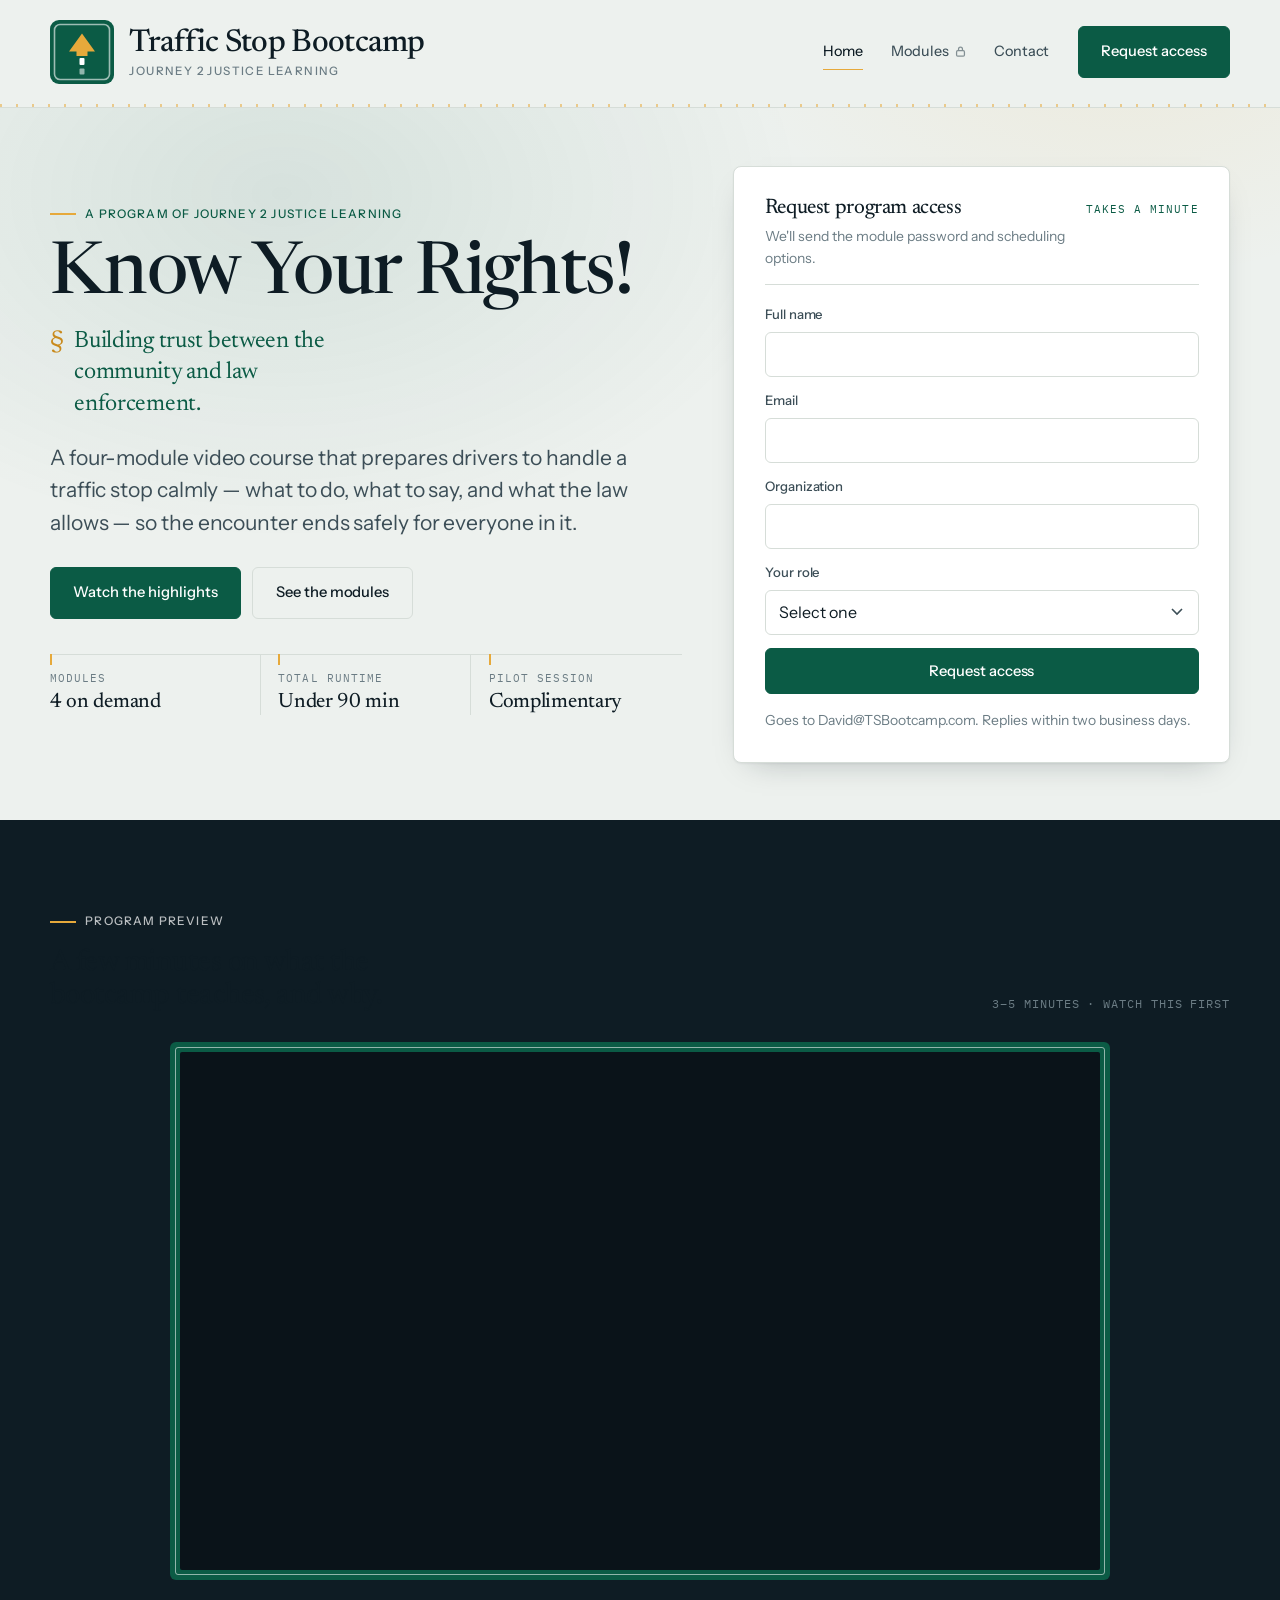
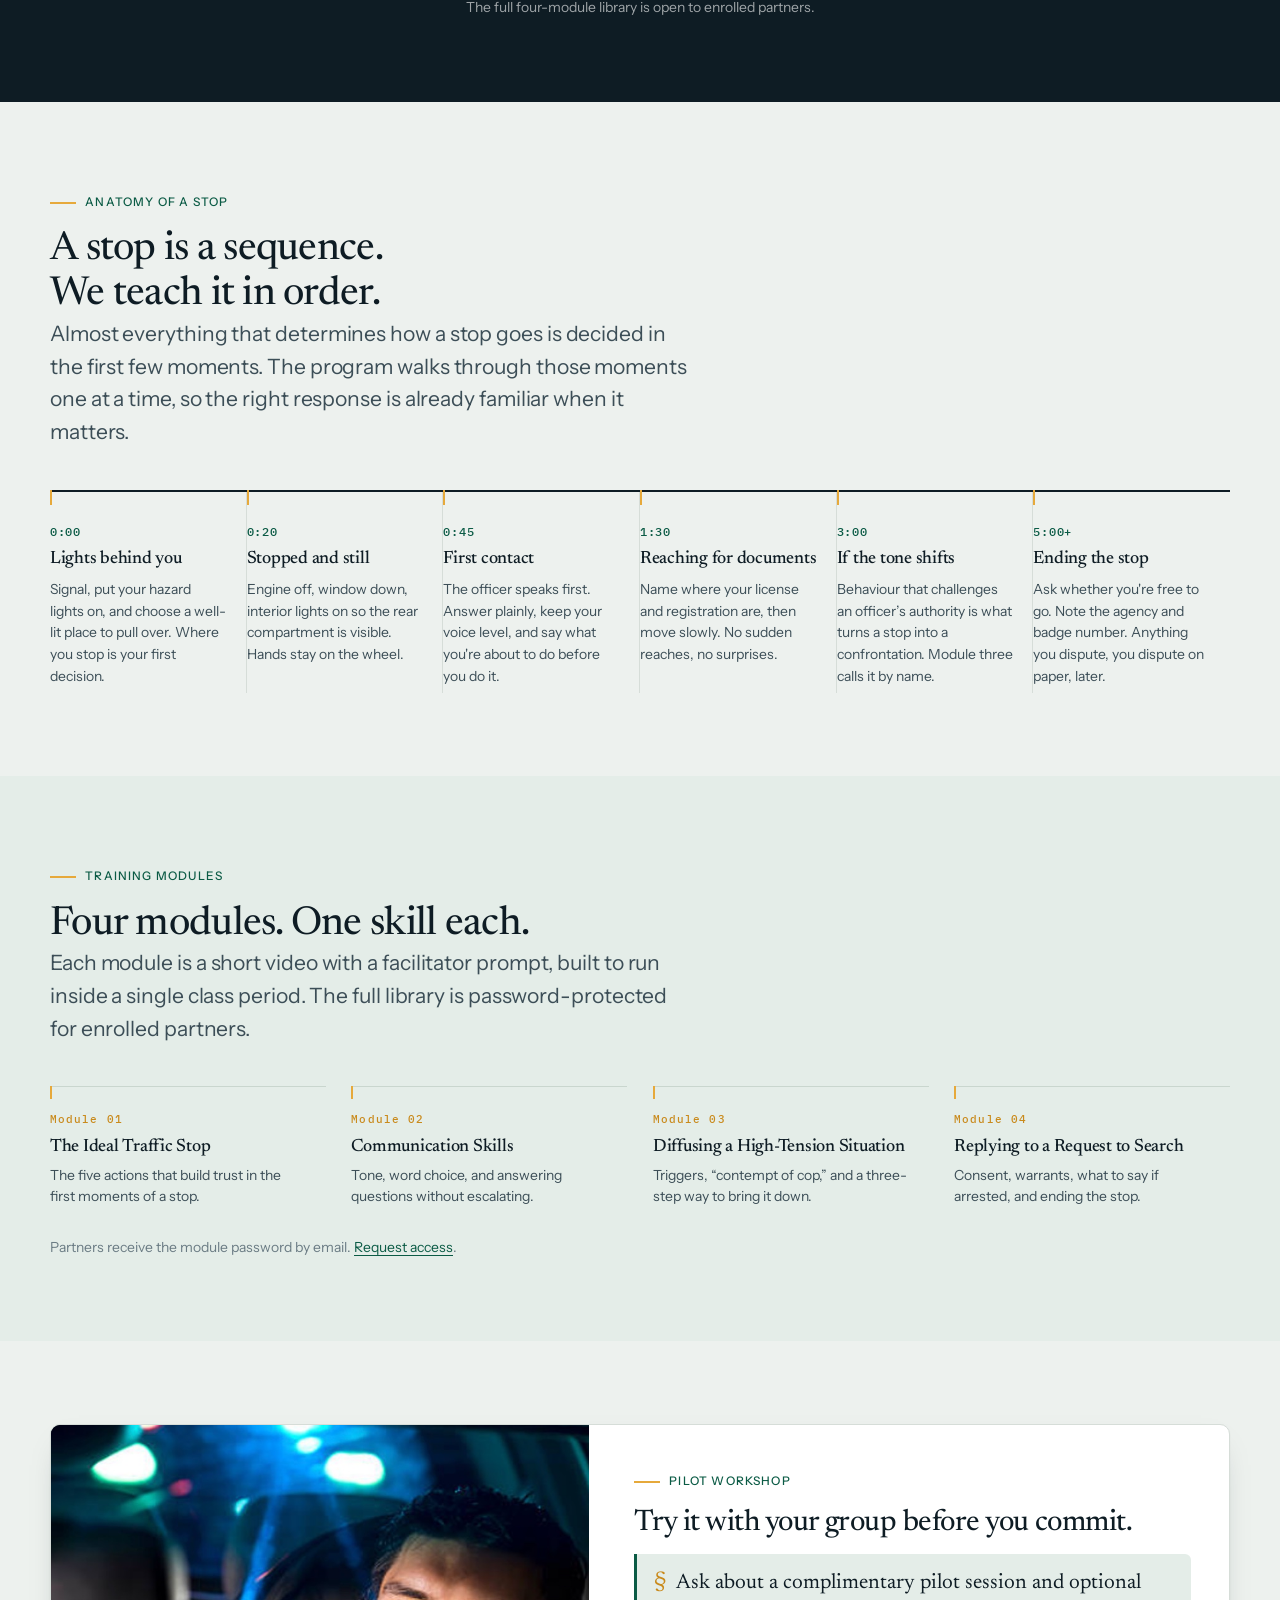
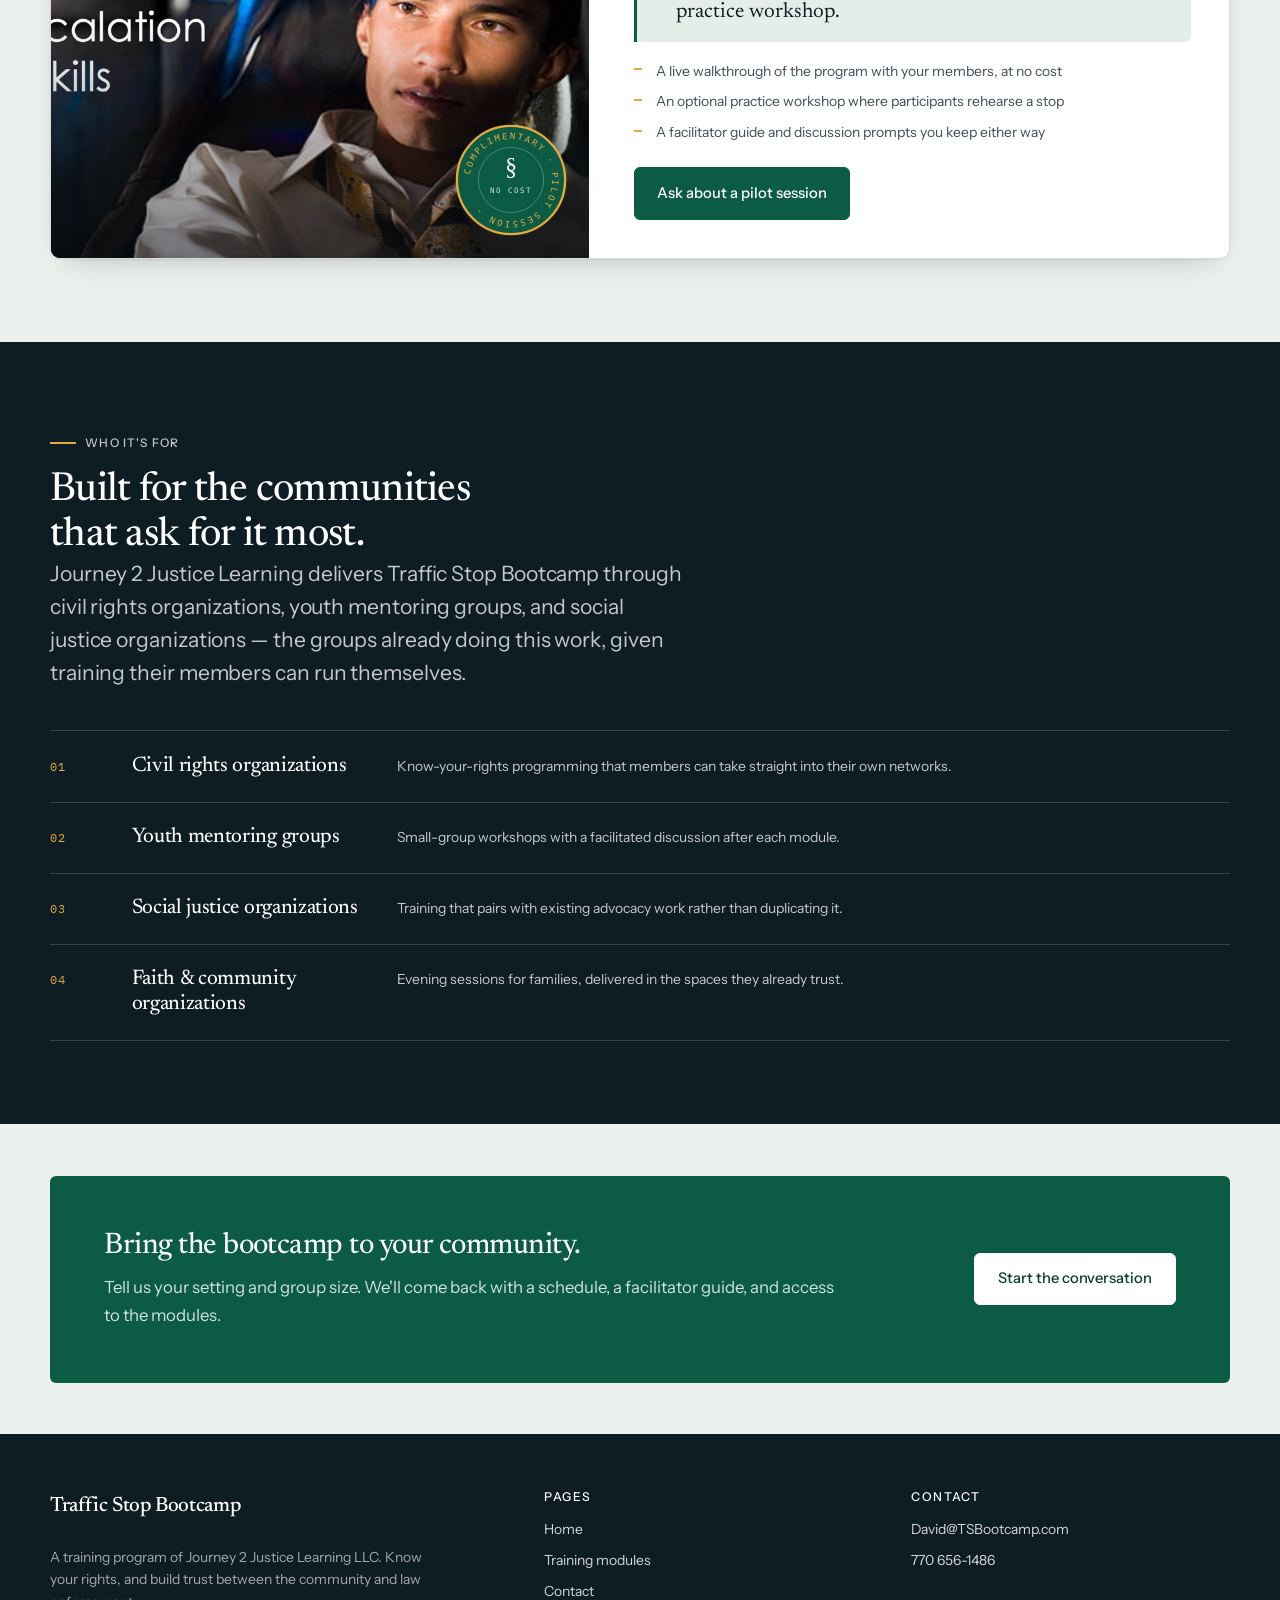
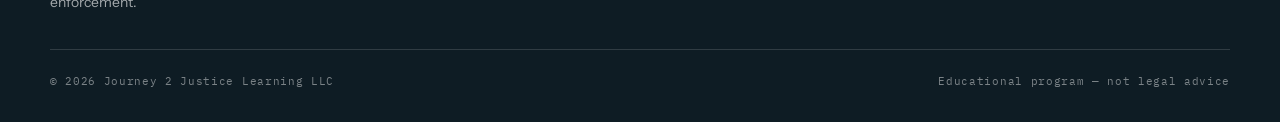
==== index.html @ fedb3378 "Client content pass: tagline, videos, pilot workshop, real contact Home: tagline is now "Know Your R" ====
<!DOCTYPE html>
<html lang="en">
<head>
<meta charset="utf-8">
<meta name="viewport" content="width=device-width, initial-scale=1">
<title>Traffic Stop Bootcamp — Journey 2 Justice Learning</title>
<meta name="description" content="Know Your Rights. A four-module video program that prepares drivers to handle a traffic stop calmly, know their rights, and end the encounter safely.">
<meta name="theme-color" content="#0B5B45">

<meta property="og:title" content="Traffic Stop Bootcamp">
<meta property="og:description" content="Know Your Rights — building trust between the community and law enforcement.">
<meta property="og:type" content="website">

<link rel="icon" href="assets/img/logo.svg" type="image/svg+xml">

<link rel="preconnect" href="https://fonts.googleapis.com">
<link rel="preconnect" href="https://fonts.gstatic.com" crossorigin>
<link href="https://fonts.googleapis.com/css2?family=IBM+Plex+Mono:wght@400;500&family=Instrument+Sans:wght@400..600&family=Newsreader:ital,opsz,wght@0,6..72,300..600;1,6..72,300..600&display=swap" rel="stylesheet">
<link rel="stylesheet" href="assets/css/site.css">
</head>
<body>

<a class="skip-link" href="#main">Skip to content</a>

<!-- ===================== HEADER ===================== -->
<header class="site-header">
  <div class="shell header__inner">

    <!-- LOGO SLOT: replace assets/img/logo.svg with the client's file. -->
    <a class="brand" href="index.html">
      <img class="brand__mark" src="assets/img/logo.svg" alt="" width="68" height="68">
      <span class="brand__text">
        <span class="brand__name">Traffic Stop Bootcamp</span>
        <span class="brand__org">Journey 2 Justice Learning</span>
      </span>
    </a>

    <button class="nav-toggle" type="button" aria-expanded="false" aria-controls="primary-nav" aria-label="Menu">
      <svg viewBox="0 0 20 14" fill="none" stroke="currentColor" stroke-width="2" aria-hidden="true">
        <path d="M0 1h20M0 7h20M0 13h20"/>
      </svg>
    </button>

    <nav class="nav" id="primary-nav" aria-label="Primary">
      <a class="nav__link" href="index.html" aria-current="page">Home</a>
      <a class="nav__link nav__lock" href="modules.html">
        Modules
        <svg viewBox="0 0 12 14" fill="none" stroke="currentColor" stroke-width="1.6" aria-hidden="true">
          <rect x="1" y="6" width="10" height="7" rx="1.5"/><path d="M3.5 6V4a2.5 2.5 0 015 0v2"/>
        </svg>
      </a>
      <a class="nav__link" href="contact.html">Contact</a>
      <a class="btn btn--primary" href="contact.html">Request access</a>
    </nav>

  </div>
  <div class="tick-rule" aria-hidden="true"></div>
</header>

<main id="main">

  <!-- ===================== HERO ===================== -->
  <section class="hero">
    <div class="shell hero__grid">

      <div class="hero__lead">
        <p class="eyebrow">A program of Journey 2 Justice Learning</p>
        <h1>Know Your Rights!</h1>
        <p class="hero__tagline">Building trust between the community and law enforcement.</p>
        <p class="lede">
          A four-module video course that prepares drivers to handle a traffic stop calmly —
          what to do, what to say, and what the law allows — so the encounter ends safely for
          everyone in it.
        </p>

        <div class="hero__actions">
          <a class="btn btn--primary" href="#highlights">Watch the highlights</a>
          <a class="btn btn--ghost" href="modules.html">See the modules</a>
        </div>

        <dl class="hero__stats">
          <div class="hero__stat">
            <dt>Modules</dt>
            <dd>4 on demand</dd>
          </div>
          <div class="hero__stat">
            <dt>Total runtime</dt>
            <dd>Under 90 min</dd>
          </div>
          <div class="hero__stat">
            <dt>Pilot session</dt>
            <dd>Complimentary</dd>
          </div>
        </dl>
      </div>

      <!-- Lead form. Endpoint is configured once, in assets/js/site.js -->
      <div class="lead-card">
        <div class="lead-card__head">
          <div>
            <h2>Request program access</h2>
            <p>We'll send the module password and scheduling options.</p>
          </div>
          <span class="lead-card__step">Takes a minute</span>
        </div>

        <form class="js-form" novalidate>
          <input type="hidden" name="_subject" value="Traffic Stop Bootcamp — access request">
          <p class="hp"><label>Leave this empty <input type="text" name="_honey" tabindex="-1" autocomplete="off"></label></p>

          <div class="field">
            <label for="lead-name">Full name</label>
            <input id="lead-name" name="name" type="text" autocomplete="name" required>
          </div>

          <div class="field">
            <label for="lead-email">Email</label>
            <input id="lead-email" name="email" type="email" autocomplete="email" required>
          </div>

          <div class="field">
            <label for="lead-org">Organization</label>
            <input id="lead-org" name="organization" type="text" autocomplete="organization" required>
          </div>

          <div class="field">
            <label for="lead-role">Your role</label>
            <select id="lead-role" name="role" required>
              <option value="">Select one</option>
              <option>Civil rights organization</option>
              <option>Youth mentoring group</option>
              <option>Social justice organization</option>
              <option>Faith or community organization</option>
              <option>Parent or guardian</option>
              <option>Other</option>
            </select>
          </div>

          <button class="btn btn--primary btn--block" type="submit">Request access</button>
          <p class="form-status js-status" role="status" aria-live="polite"></p>
          <p class="form-note">Goes to David@TSBootcamp.com. Replies within two business days.</p>
        </form>
      </div>

    </div>
  </section>

  <!-- ===================== HIGHLIGHTS VIDEO ===================== -->
  <section class="section video-band" id="highlights">
    <div class="shell">

      <div class="video-head reveal">
        <div>
          <p class="eyebrow eyebrow--light">Program preview</p>
          <h2>A few minutes on what the bootcamp teaches, and why.</h2>
        </div>
        <p class="meta">3–5 minutes · Watch this first</p>
      </div>

      <div class="video-shell reveal">
        <div class="sign-frame">
          <div class="video-well">
            <iframe
              src="https://www.youtube-nocookie.com/embed/TdifiG6M3fw?rel=0"
              title="Traffic Stop Bootcamp — program preview"
              loading="lazy" allowfullscreen
              allow="accelerometer; clipboard-write; encrypted-media; gyroscope; picture-in-picture"></iframe>
          </div>
        </div>
        <p class="video-caption">The full four-module library is open to enrolled partners.</p>
      </div>

    </div>
  </section>

  <!-- ===================== SIGNATURE: ANATOMY OF A STOP ===================== -->
  <section class="section">
    <div class="shell">

      <div class="section__head reveal">
        <p class="eyebrow">Anatomy of a stop</p>
        <h2>A stop is a sequence. We teach it in order.</h2>
        <p class="lede">
          Almost everything that determines how a stop goes is decided in the first
          few moments. The program walks through those moments one at a time, so the
          right response is already familiar when it matters.
        </p>
      </div>

      <div class="anatomy__track reveal">

        <div class="beat">
          <span class="beat__time">0:00</span>
          <h3 class="beat__title">Lights behind you</h3>
          <p class="beat__text">Signal, put your hazard lights on, and choose a well-lit place to pull over. Where you stop is your first decision.</p>
        </div>

        <div class="beat">
          <span class="beat__time">0:20</span>
          <h3 class="beat__title">Stopped and still</h3>
          <p class="beat__text">Engine off, window down, interior lights on so the rear compartment is visible. Hands stay on the wheel.</p>
        </div>

        <div class="beat">
          <span class="beat__time">0:45</span>
          <h3 class="beat__title">First contact</h3>
          <p class="beat__text">The officer speaks first. Answer plainly, keep your voice level, and say what you're about to do before you do it.</p>
        </div>

        <div class="beat">
          <span class="beat__time">1:30</span>
          <h3 class="beat__title">Reaching for documents</h3>
          <p class="beat__text">Name where your license and registration are, then move slowly. No sudden reaches, no surprises.</p>
        </div>

        <div class="beat">
          <span class="beat__time">3:00</span>
          <h3 class="beat__title">If the tone shifts</h3>
          <p class="beat__text">Behaviour that challenges an officer’s authority is what turns a stop into a confrontation. Module three calls it by name.</p>
        </div>

        <div class="beat">
          <span class="beat__time">5:00+</span>
          <h3 class="beat__title">Ending the stop</h3>
          <p class="beat__text">Ask whether you're free to go. Note the agency and badge number. Anything you dispute, you dispute on paper, later.</p>
        </div>

      </div>
    </div>
  </section>

  <!-- ===================== MODULE PREVIEW ===================== -->
  <section class="section section--tint">
    <div class="shell">

      <div class="section__head reveal">
        <p class="eyebrow">Training modules</p>
        <h2>Four modules. One skill each.</h2>
        <p class="lede">
          Each module is a short video with a facilitator prompt, built to run inside a
          single class period. The full library is password-protected for enrolled partners.
        </p>
      </div>

      <div class="grid grid--4 reveal">

        <a class="module-preview" href="modules.html">
          <span class="module-preview__num">Module 01</span>
          <h3>The Ideal Traffic Stop</h3>
          <p>The five actions that build trust in the first moments of a stop.</p>
        </a>

        <a class="module-preview" href="modules.html">
          <span class="module-preview__num">Module 02</span>
          <h3>Communication Skills</h3>
          <p>Tone, word choice, and answering questions without escalating.</p>
        </a>

        <a class="module-preview" href="modules.html">
          <span class="module-preview__num">Module 03</span>
          <h3>Diffusing a High-Tension Situation</h3>
          <p>Triggers, “contempt of cop,” and a three-step way to bring it down.</p>
        </a>

        <a class="module-preview" href="modules.html">
          <span class="module-preview__num">Module 04</span>
          <h3>Replying to a Request to Search</h3>
          <p>Consent, warrants, what to say if arrested, and ending the stop.</p>
        </a>

      </div>

      <p class="form-note reveal" style="margin-top:1.4rem">
        Partners receive the module password by email. <a href="contact.html">Request access</a>.
      </p>

    </div>
  </section>


  <!-- ===================== PILOT WORKSHOP ===================== -->
  <section class="section" id="pilot">
    <div class="shell">
      <div class="pilot reveal">

        <figure class="pilot__figure" style="margin:0">
          <img class="pilot__photo" src="assets/img/de-escalation.jpg" width="1280" height="689"
               alt="A driver stays calm and keeps still as police lights fill the car during a night-time traffic stop.">
          <img class="pilot__seal" src="assets/img/pilot-seal.svg" width="120" height="120"
               alt="Complimentary pilot session">
        </figure>

        <div class="pilot__body">
          <p class="eyebrow">Pilot workshop</p>
          <h2>Try it with your group before you commit.</h2>

          <p class="pilot__offer">Ask about a complimentary pilot session and optional practice workshop.</p>

          <ul class="pilot__points">
            <li>A live walkthrough of the program with your members, at no cost</li>
            <li>An optional practice workshop where participants rehearse a stop</li>
            <li>A facilitator guide and discussion prompts you keep either way</li>
          </ul>

          <a class="btn btn--primary" href="contact.html">Ask about a pilot session</a>
        </div>

      </div>
    </div>
  </section>

  <!-- ===================== WHO IT'S FOR ===================== -->
  <section class="section section--dark">
    <div class="shell">

      <div class="section__head reveal">
        <p class="eyebrow eyebrow--light">Who it's for</p>
        <h2>Built for the communities that ask for it most.</h2>
        <p class="lede" style="color:rgba(255,255,255,0.76)">
          Journey 2 Justice Learning delivers Traffic Stop Bootcamp through civil rights
          organizations, youth mentoring groups, and social justice organizations — the
          groups already doing this work, given training their members can run themselves.
        </p>
      </div>

      <div class="audience reveal">

        <div class="audience__row">
          <span class="audience__idx">01</span>
          <span class="audience__name">Civil rights organizations</span>
          <p class="audience__note">Know-your-rights programming that members can take straight into their own networks.</p>
        </div>

        <div class="audience__row">
          <span class="audience__idx">02</span>
          <span class="audience__name">Youth mentoring groups</span>
          <p class="audience__note">Small-group workshops with a facilitated discussion after each module.</p>
        </div>

        <div class="audience__row">
          <span class="audience__idx">03</span>
          <span class="audience__name">Social justice organizations</span>
          <p class="audience__note">Training that pairs with existing advocacy work rather than duplicating it.</p>
        </div>

        <div class="audience__row">
          <span class="audience__idx">04</span>
          <span class="audience__name">Faith &amp; community organizations</span>
          <p class="audience__note">Evening sessions for families, delivered in the spaces they already trust.</p>
        </div>

      </div>
    </div>
  </section>

  <!-- ===================== CTA ===================== -->
  <section class="section section--tight">
    <div class="shell">
      <div class="cta-band reveal">
        <div>
          <h2>Bring the bootcamp to your community.</h2>
          <p>Tell us your setting and group size. We'll come back with a schedule, a facilitator guide, and access to the modules.</p>
        </div>
        <a class="btn" href="contact.html">Start the conversation</a>
      </div>
    </div>
  </section>

</main>

<!-- ===================== FOOTER ===================== -->
<footer class="site-footer">
  <div class="shell">
    <div class="footer__grid">

      <div>
        <p class="brand__name" style="color:#fff">Traffic Stop Bootcamp</p>
        <p class="footer__brand-line" style="margin-top:0.7rem">
          A training program of Journey 2 Justice Learning LLC. Know your rights, and build
          trust between the community and law enforcement.
        </p>
      </div>

      <div>
        <h4>Pages</h4>
        <ul>
          <li><a href="index.html">Home</a></li>
          <li><a href="modules.html">Training modules</a></li>
          <li><a href="contact.html">Contact</a></li>
        </ul>
      </div>

      <div>
        <h4>Contact</h4>
        <ul>
          <li><a href="mailto:David@TSBootcamp.com">David@TSBootcamp.com</a></li>
          <li><a href="tel:+17706561486">770 656-1486</a></li>
        </ul>
      </div>

    </div>

    <div class="footer__bottom">
      <span>© <span class="js-year">2026</span> Journey 2 Justice Learning LLC</span>
      <span>Educational program — not legal advice</span>
    </div>
  </div>
</footer>

<script src="assets/js/site.js" defer></script>
</body>
</html>
---- assets/css/site.css ----
/* ==========================================================================
   Traffic Stop Bootcamp — Journey 2 Justice Learning LLC
   Single stylesheet. No build step, no framework.

   Structure:
     1. Tokens          — colours, type, spacing (edit here first)
     2. Reset & base
     3. Typography
     4. Layout helpers
     5. Components      — buttons, forms, cards, tick rule
     6. Header & footer
     7. Page sections
     8. Motion & responsive
   ========================================================================== */


/* 1. TOKENS ================================================================ */

:root {
  /* Palette — drawn from roadway signage: guide-sign green, reflective
     sheeting, hazard amber. Change these six values to re-skin the site. */
  --ink:          #0E1C24;   /* deepest text + dark bands */
  --ink-soft:     #3C4E57;   /* secondary text */
  --ink-faint:    #6B7C84;   /* captions, meta */

  --sign:         #0B5B45;   /* brand anchor — guide-sign green */
  --sign-deep:    #073E30;   /* pressed / hover state */
  --sign-tint:    #E4EDE8;   /* pale wash behind quiet blocks */

  --hazard:       #E6A93B;   /* hazard amber — ticks + focus only */
  --hazard-deep:  #C98A1C;

  --sheeting:     #EDF1EE;   /* page ground — pale reflective sheeting */
  --mist:         #D6DDD8;   /* hairlines and borders */
  --white:        #FFFFFF;

  /* Type
     Newsreader carries the headlines — an editorial serif with real optical
     sizing and a working italic, set at light weights so it reads composed
     rather than shouted. Instrument Sans handles body and interface. Mono is
     reserved for measured things only: time codes and module numbers. */
  --display: "Newsreader", Georgia, "Times New Roman", serif;
  --body:    "Instrument Sans", -apple-system, BlinkMacSystemFont, "Segoe UI", Helvetica, Arial, sans-serif;
  --mono:    "IBM Plex Mono", ui-monospace, "SF Mono", Menlo, monospace;

  /* Scale — fluid, clamps at both ends so nothing breaks on small phones */
  --step--1: clamp(0.8rem, 0.775rem + 0.12vw, 0.875rem);
  --step-0:  clamp(0.975rem, 0.95rem + 0.13vw, 1.05rem);
  --step-1:  clamp(1.15rem, 1.09rem + 0.3vw, 1.32rem);
  --step-2:  clamp(1.45rem, 1.31rem + 0.68vw, 1.9rem);
  --step-3:  clamp(1.8rem, 1.55rem + 1.2vw, 2.5rem);
  --step-4:  clamp(2.15rem, 1.72rem + 1.95vw, 3.25rem);

  /* Rhythm */
  --gutter:  clamp(1.25rem, 4vw, 3rem);
  --measure: 68ch;
  --shell:   1180px;
  --radius:  6px;         /* signage corners are tight, never pill-shaped */

  --shadow-card: 0 1px 2px rgba(14, 28, 36, 0.05),
                 0 12px 32px -18px rgba(14, 28, 36, 0.35);
}


/* 2. RESET & BASE ========================================================== */

*, *::before, *::after { box-sizing: border-box; }

html {
  -webkit-text-size-adjust: 100%;
  scroll-behavior: smooth;
  scroll-padding-top: 6rem;
}

body {
  margin: 0;
  background: var(--sheeting);
  color: var(--ink);
  font-family: var(--body);
  font-size: var(--step-0);
  line-height: 1.62;
  font-optical-sizing: auto;
  -webkit-font-smoothing: antialiased;
}

img, svg, video, iframe { display: block; max-width: 100%; }
img, video { height: auto; }

/* Visible keyboard focus everywhere — amber reads clearly on both grounds. */
:focus-visible {
  outline: 3px solid var(--hazard);
  outline-offset: 3px;
  border-radius: 2px;
}

::selection { background: var(--hazard); color: var(--ink); }

.visually-hidden {
  position: absolute; width: 1px; height: 1px;
  padding: 0; margin: -1px; overflow: hidden;
  clip: rect(0 0 0 0); white-space: nowrap; border: 0;
}

.skip-link {
  position: absolute; left: 50%; top: 0;
  transform: translate(-50%, -120%);
  z-index: 200;
  background: var(--ink); color: var(--white);
  padding: 0.7rem 1.2rem;
  font-family: var(--body); font-size: var(--step--1); font-weight: 500;
  text-decoration: none;
}
.skip-link:focus { transform: translate(-50%, 0); }


/* 3. TYPOGRAPHY ============================================================ */

h1, h2, h3, h4 {
  font-family: var(--display);
  font-weight: 450;
  font-optical-sizing: auto;
  line-height: 1.12;
  letter-spacing: -0.015em;
  margin: 0;
  text-wrap: balance;
}

h1 { font-size: var(--step-4); line-height: 1.08; letter-spacing: -0.022em; }
h2 { font-size: var(--step-3); letter-spacing: -0.018em; }
h3 { font-size: var(--step-1); font-weight: 500; letter-spacing: -0.008em; }

/* Headline italic is the emphasis device — Newsreader's italic is a true cut,
   so it carries weight without needing bold. */
h1 em, h2 em { font-style: italic; font-weight: 400; }

p { margin: 0 0 1.05em; max-width: var(--measure); }
p:last-child { margin-bottom: 0; }

a { color: var(--sign); text-underline-offset: 0.18em; }
a:hover { color: var(--sign-deep); }

strong { font-weight: 600; }

/* Eyebrow — the small label that names a section's job. */
.eyebrow {
  display: inline-flex;
  align-items: center;
  gap: 0.6rem;
  font-family: var(--body);
  font-size: 0.74rem;
  font-weight: 500;
  letter-spacing: 0.1em;
  text-transform: uppercase;
  color: var(--sign);
  margin: 0 0 1rem;
}
.eyebrow::before {
  content: "";
  width: 1.6rem; height: 2px;
  background: var(--hazard);
  flex: none;
}
.eyebrow--light { color: rgba(255, 255, 255, 0.72); }

.lede {
  font-size: var(--step-1);
  font-weight: 400;
  line-height: 1.55;
  letter-spacing: -0.004em;
  color: var(--ink-soft);
}

.meta {
  font-family: var(--mono);
  font-size: 0.72rem;
  letter-spacing: 0.08em;
  text-transform: uppercase;
  color: var(--ink-faint);
}


/* 4. LAYOUT ================================================================ */

.shell {
  width: min(100% - (var(--gutter) * 2), var(--shell));
  margin-inline: auto;
}

.section { padding-block: clamp(3.25rem, 6.5vw, 5.25rem); }
.section--tight { padding-block: clamp(2.25rem, 4vw, 3.25rem); }

.section--dark {
  background: var(--ink);
  color: var(--white);
}
.section--dark h2, .section--dark h3 { color: var(--white); }
.section--dark p { color: rgba(255, 255, 255, 0.76); }
.section--dark a { color: var(--hazard); }

.section--tint { background: var(--sign-tint); }

.section__head { max-width: 58ch; margin-bottom: clamp(1.8rem, 3.2vw, 2.75rem); }


/* 5. COMPONENTS ============================================================ */

/* --- Tick rule ------------------------------------------------------------
   The site's recurring motif: a measured strip of marks, like the ticks on a
   mile marker. Used under the header, above dark bands, and beside modules. */
.tick-rule {
  height: 6px;
  background-image: repeating-linear-gradient(
    to right,
    var(--hazard) 0 2px,
    transparent 2px 16px
  );
  opacity: 0.7;
}
.tick-rule--dense {
  background-image: repeating-linear-gradient(
    to right,
    var(--sign) 0 2px,
    transparent 2px 9px
  );
}

/* --- Buttons ------------------------------------------------------------- */
.btn {
  display: inline-flex;
  align-items: center;
  justify-content: center;
  gap: 0.6rem;
  font-family: var(--body);
  font-size: 0.92rem;
  font-weight: 500;
  letter-spacing: -0.002em;
  text-decoration: none;
  padding: 0.82rem 1.4rem;
  border: 1px solid transparent;
  border-radius: var(--radius);
  cursor: pointer;
  transition: background-color 0.18s ease, color 0.18s ease,
              border-color 0.18s ease, transform 0.18s ease;
}
.btn:active { transform: translateY(1px); }

.btn--primary {
  background: var(--sign);
  color: var(--white);
  border-color: var(--sign);
}
.btn--primary:hover { background: var(--sign-deep); border-color: var(--sign-deep); color: var(--white); }

.btn--ghost {
  background: transparent;
  color: var(--ink);
  border-color: var(--mist);
}
.btn--ghost:hover { border-color: var(--sign); color: var(--sign); }

.btn--onDark {
  background: transparent;
  color: var(--white);
  border-color: rgba(255, 255, 255, 0.32);
}
.btn--onDark:hover { border-color: var(--hazard); color: var(--hazard); }

.btn--block { width: 100%; }

/* --- Forms --------------------------------------------------------------- */
.field { margin-bottom: 0.85rem; }

.field label {
  display: block;
  font-family: var(--body);
  font-size: 0.82rem;
  font-weight: 500;
  letter-spacing: -0.002em;
  color: var(--ink-soft);
  margin-bottom: 0.38rem;
}

.field input,
.field select,
.field textarea {
  width: 100%;
  font-family: var(--body);
  font-size: 1rem;
  color: var(--ink);
  background: var(--white);
  border: 1px solid var(--mist);
  border-radius: var(--radius);
  padding: 0.72rem 0.85rem;
  transition: border-color 0.16s ease, box-shadow 0.16s ease;
}
.field textarea { min-height: 9.5rem; resize: vertical; line-height: 1.55; }

.field input:hover,
.field select:hover,
.field textarea:hover { border-color: #B8C4BC; }

.field input:focus,
.field select:focus,
.field textarea:focus {
  outline: none;
  border-color: var(--sign);
  box-shadow: 0 0 0 3px rgba(11, 91, 69, 0.14);
}

.field select {
  appearance: none;
  background-image: url("data:image/svg+xml,%3Csvg xmlns='http://www.w3.org/2000/svg' width='12' height='8' viewBox='0 0 12 8'%3E%3Cpath d='M1 1l5 5 5-5' fill='none' stroke='%233C4E57' stroke-width='1.6'/%3E%3C/svg%3E");
  background-repeat: no-repeat;
  background-position: right 0.9rem center;
  padding-right: 2.4rem;
}

.form-note {
  font-size: var(--step--1);
  color: var(--ink-faint);
  margin-top: 0.9rem;
}

/* Honeypot — kept out of view but not hidden from the form itself. */
.hp { position: absolute; left: -9999px; opacity: 0; pointer-events: none; }

.form-status {
  display: none;
  margin-top: 1rem;
  padding: 0.85rem 1rem;
  border-left: 3px solid var(--sign);
  background: var(--sign-tint);
  font-size: var(--step--1);
  color: var(--ink);
}
.form-status[data-state="error"] { border-left-color: var(--hazard-deep); background: #FBF1DF; }
.form-status[data-state="sending"] { border-left-color: var(--ink-faint); background: #E7EBE8; }
.form-status.is-shown { display: block; }

/* --- Cards --------------------------------------------------------------- */
.card {
  background: var(--white);
  border: 1px solid var(--mist);
  border-radius: var(--radius);
  padding: clamp(1.3rem, 2.6vw, 1.9rem);
}

.grid { display: grid; gap: clamp(1rem, 2vw, 1.6rem); }
.grid--3 { grid-template-columns: repeat(3, 1fr); }
.grid--4 { grid-template-columns: repeat(4, 1fr); }

/* --- Guide-sign frame -----------------------------------------------------
   Highway signs carry a white keyline inset from the edge. Reused on the
   logo mark and on the highlights video so the two read as one system. */
.sign-frame {
  position: relative;
  background: var(--sign);
  border-radius: 6px;
  padding: 10px;
}
.sign-frame::after {
  content: "";
  position: absolute;
  inset: 5px;
  border: 1.5px solid rgba(255, 255, 255, 0.55);
  border-radius: 3px;
  pointer-events: none;
}
.sign-frame > * { border-radius: 2px; }


/* 6. HEADER & FOOTER ======================================================= */

.site-header {
  position: sticky;
  top: 0;
  z-index: 100;
  background: rgba(237, 241, 238, 0.92);
  backdrop-filter: blur(10px);
  border-bottom: 1px solid var(--mist);
}
.site-header .tick-rule { height: 3px; opacity: 0.55; }

.header__inner {
  display: flex;
  align-items: center;
  justify-content: space-between;
  gap: 1.5rem;
  min-height: 104px;
  padding-block: 0.8rem;
}

/* Logo slot — swap the <img> inside for the client's file, nothing else. */
.brand {
  display: inline-flex;
  align-items: center;
  gap: clamp(0.7rem, 1.2vw, 1.05rem);
  text-decoration: none;
  color: var(--ink);
}
.brand__mark { width: clamp(52px, 5vw, 68px); height: auto; flex: none; }
.brand__text { display: flex; flex-direction: column; line-height: 1.05; }
.brand__name {
  font-family: var(--display);
  font-size: clamp(1.45rem, 1.05rem + 1.15vw, 2.1rem);
  font-weight: 500;
  letter-spacing: -0.022em;
}
.brand__org {
  font-family: var(--body);
  font-size: clamp(0.66rem, 0.6rem + 0.16vw, 0.76rem);
  font-weight: 500;
  letter-spacing: 0.12em;
  text-transform: uppercase;
  color: var(--ink-faint);
  margin-top: 0.34rem;
}

.nav { display: flex; align-items: center; gap: clamp(1rem, 2.2vw, 1.9rem); }

.nav__link {
  font-family: var(--body);
  font-size: 0.9rem;
  font-weight: 450;
  letter-spacing: -0.002em;
  text-decoration: none;
  color: var(--ink-soft);
  padding-block: 0.35rem;
  border-bottom: 1.5px solid transparent;
  transition: color 0.16s ease, border-color 0.16s ease;
}
.nav__link:hover { color: var(--sign); }
.nav__link[aria-current="page"] { color: var(--ink); border-bottom-color: var(--hazard); }

.nav__lock { display: inline-flex; align-items: center; gap: 0.35rem; }
.nav__lock svg { width: 11px; height: 11px; opacity: 0.6; }

.nav-toggle {
  display: none;
  background: none;
  border: 1px solid var(--mist);
  border-radius: var(--radius);
  padding: 0.55rem 0.7rem;
  cursor: pointer;
  color: var(--ink);
}
.nav-toggle svg { width: 20px; height: 14px; }

/* Footer */
.site-footer {
  background: var(--ink);
  color: rgba(255, 255, 255, 0.72);
  padding-block: clamp(2.5rem, 5vw, 3.5rem) 2rem;
  font-size: var(--step--1);
}
.footer__grid {
  display: grid;
  grid-template-columns: 1.4fr 1fr 1fr;
  gap: clamp(1.5rem, 4vw, 3rem);
  padding-bottom: 2.2rem;
  border-bottom: 1px solid rgba(255, 255, 255, 0.14);
}
.site-footer .brand__name { font-size: 1.3rem; letter-spacing: -0.018em; }

.site-footer h4 {
  font-size: 0.76rem;
  letter-spacing: 0.12em;
  text-transform: uppercase;
  color: var(--white);
  margin-bottom: 0.9rem;
  font-family: var(--body);
  font-weight: 500;
}
.site-footer a { color: rgba(255, 255, 255, 0.82); text-decoration: none; }
.site-footer a:hover { color: var(--hazard); }
.site-footer ul { list-style: none; margin: 0; padding: 0; display: grid; gap: 0.5rem; }
.footer__bottom {
  display: flex;
  flex-wrap: wrap;
  justify-content: space-between;
  gap: 0.8rem;
  padding-top: 1.4rem;
  font-family: var(--mono);
  font-size: 0.7rem;
  letter-spacing: 0.06em;
  color: rgba(255, 255, 255, 0.45);
}
.footer__brand-line { max-width: 42ch; color: rgba(255, 255, 255, 0.62); }


/* 7. PAGE SECTIONS ========================================================= */

/* --- Hero: catch line beside the lead form -------------------------------
   Two columns that don't sit at the same height: the copy starts higher and
   breathes, the form sits slightly lower and tighter. The wash behind them is
   the only atmosphere on the page — a low, cool light off the top edge.     */
.hero {
  position: relative;
  padding-block: clamp(2.5rem, 4.5vw, 3.75rem) clamp(2.5rem, 4.5vw, 3.75rem);
  overflow: hidden;
}
.hero::before {
  content: "";
  position: absolute;
  inset: -40% 0 auto 0;
  height: 130%;
  background:
    radial-gradient(60% 55% at 22% 40%, rgba(11, 91, 69, 0.10), transparent 68%),
    radial-gradient(45% 45% at 88% 18%, rgba(230, 169, 59, 0.11), transparent 70%);
  pointer-events: none;
}
.hero > .shell { position: relative; }

.hero__grid {
  display: grid;
  grid-template-columns: minmax(0, 1.12fr) minmax(340px, 0.88fr);
  gap: clamp(2rem, 4vw, 3.5rem);
  align-items: center;
}

/* No max-width here — the grid track is the measure. Capping the copy
   narrower than its own column is what opened a dead gutter beside it. */
.hero__lead { padding-top: 0; }

.hero h1 {
  font-size: clamp(2.7rem, 1.9rem + 3.4vw, 4.5rem);
  line-height: 1;
  margin-bottom: 0.9rem;
}

/* The section mark is the program's own vernacular — it reads as statute,
   which is exactly what "know your rights" is about. */
.hero__tagline {
  display: flex;
  align-items: baseline;
  gap: 0.65rem;
  max-width: 24ch;
  margin: 0 0 1.35rem;
  font-family: var(--display);
  font-size: clamp(1.15rem, 1rem + 0.6vw, 1.5rem);
  font-weight: 400;
  line-height: 1.32;
  letter-spacing: -0.012em;
  color: var(--sign);
}
.hero__tagline::before {
  content: "\00a7";
  flex: none;
  font-size: 1.15em;
  line-height: 1;
  color: var(--hazard-deep);
  transform: translateY(0.06em);
}
.hero h1 em {
  color: var(--sign);
  /* A hazard-amber rule under the phrase that names the program. */
  background-image: linear-gradient(var(--hazard), var(--hazard));
  background-repeat: no-repeat;
  background-size: 100% 2px;
  background-position: 0 92%;
  padding-bottom: 0.06em;
}

.hero .lede { max-width: 44ch; }

.hero__actions { display: flex; flex-wrap: wrap; gap: 0.7rem; margin-top: 1.7rem; }

.hero__stats {
  display: grid;
  grid-template-columns: repeat(3, 1fr);
  gap: 0;
  margin-top: 2.2rem;
  border-top: 1px solid var(--mist);
}
.hero__stat {
  padding: 0.95rem 1.1rem 0 0;
  border-right: 1px solid var(--mist);
  position: relative;
}
.hero__stat + .hero__stat { padding-left: 1.1rem; }
.hero__stat + .hero__stat::before { left: 1.1rem; }
.hero__stat:last-child { border-right: 0; padding-right: 0; }
/* The tick motif, repeated: each figure hangs off a mark on the rule. */
.hero__stat::before {
  content: "";
  position: absolute;
  top: -1px; left: 0;
  width: 2px; height: 11px;
  background: var(--hazard);
}
.hero__stat dt {
  font-family: var(--mono);
  font-size: 0.66rem;
  letter-spacing: 0.1em;
  text-transform: uppercase;
  color: var(--ink-faint);
  margin-bottom: 0.25rem;
}
.hero__stat dd {
  margin: 0;
  font-family: var(--display);
  font-size: 1.3rem;
  font-weight: 450;
  letter-spacing: -0.015em;
  line-height: 1.15;
}

/* Lead form card */
.lead-card {
  background: var(--white);
  border: 1px solid var(--mist);
  border-radius: 8px;
  padding: clamp(1.4rem, 2.8vw, 1.9rem);
  box-shadow: var(--shadow-card);
}
.lead-card__head {
  display: flex;
  align-items: baseline;
  justify-content: space-between;
  gap: 1rem;
  padding-bottom: 0.9rem;
  margin-bottom: 1.2rem;
  border-bottom: 1px solid var(--mist);
}
.lead-card h2 {
  font-size: var(--step-1);
  margin-bottom: 0.25rem;
}
.lead-card__head p { font-size: var(--step--1); color: var(--ink-faint); margin: 0; }
.lead-card__step {
  font-family: var(--mono);
  font-size: 0.66rem;
  letter-spacing: 0.1em;
  text-transform: uppercase;
  color: var(--sign);
  white-space: nowrap;
  flex: none;
}

/* --- Highlights video ---------------------------------------------------- */
.video-band { background: var(--ink); }
.video-band .shell { position: relative; }

.video-head {
  display: flex;
  flex-wrap: wrap;
  align-items: flex-end;
  justify-content: space-between;
  gap: 1.2rem;
  margin-bottom: 1.8rem;
}
.video-head h2 { font-size: var(--step-2); max-width: 22ch; }

.video-shell { max-width: 940px; margin-inline: auto; }

/* 16:9 well. A poster image + <video> drops straight in; so does an iframe. */
.video-well {
  position: relative;
  aspect-ratio: 16 / 9;
  background: #0A1319;
  overflow: hidden;
}
.video-well > video,
.video-well > iframe,
.video-well > img { width: 100%; height: 100%; object-fit: cover; border: 0; }

/* Placeholder shown until the client's file is dropped in. */
.video-placeholder {
  position: absolute;
  inset: 0;
  display: flex;
  flex-direction: column;
  align-items: center;
  justify-content: center;
  gap: 1rem;
  text-align: center;
  padding: 1.5rem;
  background:
    radial-gradient(120% 90% at 50% 0%, rgba(11, 91, 69, 0.5), transparent 70%),
    #0A1319;
  color: rgba(255, 255, 255, 0.75);
}
.video-placeholder__play {
  width: 68px; height: 68px;
  border-radius: 50%;
  display: grid; place-items: center;
  border: 2px solid rgba(255, 255, 255, 0.35);
  color: var(--white);
}
.video-placeholder__play svg { width: 20px; height: 22px; margin-left: 3px; }
.video-placeholder p {
  margin: 0;
  font-family: var(--mono);
  font-size: 0.72rem;
  letter-spacing: 0.12em;
  text-transform: uppercase;
}
.video-caption {
  margin-top: 1rem;
  font-size: var(--step--1);
  color: rgba(255, 255, 255, 0.6);
  text-align: center;
  max-width: none;
}

/* --- Signature: anatomy of a stop ---------------------------------------- */
.anatomy__track {
  display: grid;
  grid-template-columns: repeat(6, 1fr);
  gap: 0;
  margin-top: clamp(1.5rem, 3vw, 2.5rem);
  border-top: 2px solid var(--ink);
}

.beat {
  position: relative;
  padding: 1.9rem 1.15rem 0.4rem 0;
  border-right: 1px solid var(--mist);
}
.beat:last-child { border-right: 0; }

/* The tick that anchors each beat to the rule above it. */
.beat::before {
  content: "";
  position: absolute;
  top: -2px; left: 0;
  width: 2px; height: 15px;
  background: var(--hazard);
}
.beat__time {
  display: block;
  font-family: var(--mono);
  font-size: 0.76rem;
  font-weight: 500;
  letter-spacing: 0.06em;
  color: var(--sign);
  margin-bottom: 0.45rem;
}
.beat__title {
  font-family: var(--display);
  font-size: 1.12rem;
  font-weight: 500;
  letter-spacing: -0.014em;
  line-height: 1.22;
  margin: 0 0 0.45rem;
}
.beat__text {
  font-size: var(--step--1);
  line-height: 1.55;
  color: var(--ink-soft);
  margin: 0;
  max-width: none;
}

/* --- Module preview (home) ----------------------------------------------- */
/* Not boxes — four columns hanging off one rule, so the row reads as a
   sequence rather than four separate tiles. */
.module-preview {
  position: relative;
  display: block;
  padding: 1.5rem 1.3rem 0.4rem 0;
  border-top: 1px solid #C9D6CE;
  text-decoration: none;
  color: inherit;
  transition: border-color 0.2s ease;
}
.module-preview::before {
  content: "";
  position: absolute;
  top: -1px; left: 0;
  width: 2px; height: 13px;
  background: var(--hazard);
  transition: height 0.2s ease;
}
.module-preview:hover { border-color: var(--sign); }
.module-preview:hover::before { height: 22px; }
.module-preview:hover h3 { color: var(--sign); }

.module-preview__num {
  display: block;
  font-family: var(--mono);
  font-size: 0.68rem;
  font-weight: 500;
  letter-spacing: 0.1em;
  color: var(--hazard-deep);
  margin-bottom: 0.5rem;
}
.module-preview h3 {
  font-size: 1.12rem;
  font-weight: 500;
  letter-spacing: -0.014em;
  margin-bottom: 0.4rem;
  transition: color 0.2s ease;
}
.module-preview p { font-size: var(--step--1); line-height: 1.55; color: var(--ink-soft); margin: 0; max-width: none; }

/* --- Audience list ------------------------------------------------------- */
.audience {
  display: grid;
  gap: 0;
  border-top: 1px solid rgba(255, 255, 255, 0.16);
}
.audience__row {
  display: grid;
  grid-template-columns: 3.5rem minmax(0, 15rem) minmax(0, 1fr);
  gap: clamp(0.8rem, 2vw, 2rem);
  align-items: baseline;
  padding: 1.4rem 0;
  border-bottom: 1px solid rgba(255, 255, 255, 0.16);
}
.audience__idx {
  font-family: var(--mono);
  font-size: 0.72rem;
  letter-spacing: 0.1em;
  color: var(--hazard);
}
.audience__name {
  font-family: var(--display);
  font-size: var(--step-1);
  font-weight: 450;
  letter-spacing: -0.015em;
  color: var(--white);
  line-height: 1.2;
}
.audience__note { font-size: var(--step--1); color: rgba(255, 255, 255, 0.68); margin: 0; max-width: none; }


/* --- Pilot workshop ------------------------------------------------------
   The one offer on the page that costs nothing, so it gets the one piece of
   photography and a seal rather than another block of text. */
.pilot {
  display: grid;
  grid-template-columns: minmax(0, 0.95fr) minmax(0, 1.05fr);
  gap: clamp(1.5rem, 3.5vw, 3rem);
  align-items: center;
  background: var(--white);
  border: 1px solid var(--mist);
  border-radius: 10px;
  overflow: hidden;
  box-shadow: var(--shadow-card);
}

.pilot__figure {
  position: relative;
  align-self: stretch;
  min-height: 300px;
  background: var(--ink);
}
.pilot__photo {
  width: 100%; height: 100%;
  object-fit: cover;
  object-position: 62% 40%;
}
/* Keeps the amber seal legible over the brightest part of the photograph. */
.pilot__figure::after {
  content: "";
  position: absolute;
  inset: auto 0 0 0;
  height: 55%;
  background: linear-gradient(transparent, rgba(10, 19, 25, 0.55));
  pointer-events: none;
}

.pilot__seal {
  position: absolute;
  right: clamp(0.9rem, 2vw, 1.4rem);
  bottom: clamp(0.9rem, 2vw, 1.4rem);
  z-index: 1;
  width: clamp(88px, 10vw, 112px);
  height: auto;
  filter: drop-shadow(0 4px 14px rgba(10, 19, 25, 0.45));
}

.pilot__body { padding: clamp(1.6rem, 3vw, 2.4rem) clamp(1.6rem, 3vw, 2.4rem) clamp(1.6rem, 3vw, 2.4rem) 0; }
.pilot__body h2 { font-size: var(--step-2); margin-bottom: 0.85rem; }

/* Repeats the hero's statute mark, so the two offers read as one voice. */
.pilot__offer {
  display: flex;
  align-items: baseline;
  gap: 0.65rem;
  margin: 0 0 1.1rem;
  padding: 0.9rem 1.05rem;
  background: var(--sign-tint);
  border-left: 3px solid var(--sign);
  border-radius: 0 var(--radius) var(--radius) 0;
  font-family: var(--display);
  font-size: var(--step-1);
  line-height: 1.4;
  color: var(--ink);
  max-width: none;
}
.pilot__offer::before {
  content: "\00a7";
  flex: none;
  font-size: 1.15em;
  line-height: 1;
  color: var(--hazard-deep);
}

.pilot__points {
  list-style: none;
  margin: 0 0 1.5rem;
  padding: 0;
  display: grid;
  gap: 0.5rem;
}
.pilot__points li {
  position: relative;
  padding-left: 1.4rem;
  font-size: var(--step--1);
  color: var(--ink-soft);
}
.pilot__points li::before {
  content: "";
  position: absolute;
  left: 0; top: 0.62em;
  width: 8px; height: 2px;
  background: var(--hazard);
}

/* --- Closing CTA --------------------------------------------------------- */
.cta-band {
  background: var(--sign);
  color: var(--white);
  border-radius: var(--radius);
  padding: clamp(2rem, 5vw, 3.4rem);
  display: grid;
  grid-template-columns: minmax(0, 1fr) auto;
  gap: clamp(1.5rem, 4vw, 3rem);
  align-items: center;
}
.cta-band h2 { color: var(--white); font-size: var(--step-2); margin-bottom: 0.7rem; }
.cta-band p { color: rgba(255, 255, 255, 0.82); margin: 0; }
.cta-band .btn {
  background: var(--white);
  color: var(--sign-deep);
  border-color: var(--white);
  white-space: nowrap;
}
.cta-band .btn:hover { background: var(--hazard); border-color: var(--hazard); color: var(--ink); }


/* --- Modules page: gate -------------------------------------------------- */
.gate {
  min-height: 74vh;
  display: grid;
  place-items: center;
  padding-block: clamp(3rem, 8vw, 6rem);
}
.gate__card {
  width: min(100%, 460px);
  background: var(--white);
  border: 1px solid var(--mist);
  border-top: 4px solid var(--sign);
  border-radius: var(--radius);
  padding: clamp(1.6rem, 4vw, 2.4rem);
  box-shadow: var(--shadow-card);
  text-align: left;
}
.gate__lock {
  width: 46px; height: 46px;
  display: grid; place-items: center;
  background: var(--sign-tint);
  border-radius: 50%;
  color: var(--sign);
  margin-bottom: 1.2rem;
}
.gate__lock svg { width: 20px; height: 20px; }
.gate__card h1 { font-size: var(--step-2); margin-bottom: 0.6rem; }
.gate__card > p { font-size: var(--step--1); color: var(--ink-soft); margin-bottom: 1.5rem; }
.gate__error {
  display: none;
  margin-top: 0.85rem;
  font-size: var(--step--1);
  color: #A33A21;
}
.gate__error.is-shown { display: block; }
.gate__help {
  margin-top: 1.4rem;
  padding-top: 1.2rem;
  border-top: 1px solid var(--mist);
  font-size: var(--step--1);
  color: var(--ink-faint);
}

/* Locked content stays out of the DOM flow until unlocked. */
[hidden] { display: none !important; }

/* Set by an inline script in modules.html so a returning, already-unlocked
   visitor never sees the gate flash before the script runs. */
html[data-gate="open"] .gate { display: none; }

/* --- Modules page: one row per module ------------------------------------ */
.module {
  display: grid;
  grid-template-columns: minmax(0, 1.05fr) minmax(0, 0.95fr);
  gap: clamp(1.5rem, 4vw, 3.5rem);
  align-items: center;
  padding-block: clamp(2.2rem, 5vw, 3.6rem);
  border-top: 1px solid var(--mist);
}
.module:first-of-type { border-top: 0; padding-top: clamp(1rem, 2vw, 1.5rem); }
.module:nth-child(even) .module__body { order: -1; }

.module__head {
  display: flex;
  align-items: center;
  gap: clamp(0.9rem, 1.6vw, 1.25rem);
  margin-bottom: 1.1rem;
}

/* Module picture — a still from the module itself, sitting where a generic
   icon would. Swap the <img> src; the frame handles cropping. */
.module__pic {
  display: block;
  width: clamp(96px, 11vw, 132px);
  aspect-ratio: 4 / 3;
  flex: none;
  overflow: hidden;
  border-radius: var(--radius);
  border: 1px solid var(--mist);
  background: var(--ink);
}
.module__pic img { width: 100%; height: 100%; object-fit: cover; }

.module__num {
  font-family: var(--mono);
  font-size: 0.7rem;
  letter-spacing: 0.14em;
  text-transform: uppercase;
  color: var(--hazard-deep);
  display: block;
  margin-bottom: 0.3rem;
}
.module__title { font-size: var(--step-2); }
.module__body p { color: var(--ink-soft); }

.module__points {
  list-style: none;
  margin: 1.2rem 0 0;
  padding: 0;
  display: grid;
  gap: 0.55rem;
  max-width: var(--measure);
}
.module__points li {
  position: relative;
  padding-left: 1.4rem;
  font-size: var(--step--1);
  color: var(--ink-soft);
}
.module__points li::before {
  content: "";
  position: absolute;
  left: 0; top: 0.62em;
  width: 8px; height: 2px;
  background: var(--hazard);
}

.module__media .video-well { border: 1px solid var(--mist); border-radius: var(--radius); }
.module__runtime {
  margin-top: 0.7rem;
  display: flex;
  justify-content: space-between;
  font-family: var(--mono);
  font-size: 0.7rem;
  letter-spacing: 0.08em;
  text-transform: uppercase;
  color: var(--ink-faint);
}

/* --- Contact page -------------------------------------------------------- */
.contact__grid {
  display: grid;
  grid-template-columns: minmax(0, 0.85fr) minmax(0, 1.15fr);
  gap: clamp(2rem, 5vw, 4.5rem);
  align-items: start;
}

.contact-card {
  background: var(--white);
  border: 1px solid var(--mist);
  border-radius: var(--radius);
  padding: clamp(1.4rem, 3vw, 2rem);
}
.contact-card__name {
  font-family: var(--display);
  font-size: var(--step-1);
  font-weight: 500;
  letter-spacing: -0.015em;
  line-height: 1.15;
}
.contact-card__role {
  font-size: var(--step--1);
  color: var(--sign);
  margin: 0.35rem 0 0;
}
.contact-card__org {
  font-family: var(--mono);
  font-size: 0.7rem;
  letter-spacing: 0.1em;
  text-transform: uppercase;
  color: var(--ink-faint);
  margin: 0.55rem 0 0;
}

.detail-list {
  list-style: none;
  margin: 1.5rem 0 0;
  padding: 1.4rem 0 0;
  border-top: 1px solid var(--mist);
  display: grid;
  gap: 1.05rem;
}
.detail-list dt {
  font-family: var(--mono);
  font-size: 0.66rem;
  letter-spacing: 0.13em;
  text-transform: uppercase;
  color: var(--ink-faint);
  margin-bottom: 0.2rem;
}
.detail-list dd { margin: 0; font-size: var(--step-0); }
.detail-list dd a { text-decoration: none; }
.detail-list dd a:hover { text-decoration: underline; }

.response-note {
  margin-top: 1.5rem;
  padding: 1rem 1.1rem;
  background: var(--sign-tint);
  border-left: 3px solid var(--sign);
  font-size: var(--step--1);
  color: var(--ink-soft);
}
.response-note p { max-width: none; }

.form-grid { display: grid; grid-template-columns: 1fr 1fr; gap: 0 1rem; }
.form-grid .field--wide { grid-column: 1 / -1; }


/* 8. MOTION & RESPONSIVE =================================================== */

/* One reveal, used sparingly — content lifts once as it enters. */
.reveal {
  opacity: 0;
  transform: translateY(14px);
  transition: opacity 0.6s ease, transform 0.6s ease;
}
.reveal.is-visible { opacity: 1; transform: none; }

@media (prefers-reduced-motion: reduce) {
  html { scroll-behavior: auto; }
  .reveal { opacity: 1; transform: none; transition: none; }
  *, *::before, *::after {
    animation-duration: 0.001ms !important;
    transition-duration: 0.001ms !important;
  }
}

@media (max-width: 1000px) {
  .anatomy__track { grid-template-columns: repeat(3, 1fr); }
  .beat { padding-bottom: 1.6rem; }
  .beat:nth-child(3) { border-right: 0; }
  .grid--4 { grid-template-columns: repeat(2, 1fr); }
  .footer__grid { grid-template-columns: 1fr 1fr; }
}

@media (max-width: 940px) {
  .hero__grid,
  .contact__grid,
  .module { grid-template-columns: 1fr; }

  .module { gap: 1.6rem; }
  .module:nth-child(even) .module__body { order: 0; }
  .module__media { order: -1; }

  .cta-band { grid-template-columns: 1fr; }
  .cta-band .btn { justify-self: start; }

  .pilot { grid-template-columns: 1fr; }
  .pilot__figure { min-height: 260px; }
  .pilot__body { padding: clamp(1.4rem, 4vw, 2rem); }

  .audience__row { grid-template-columns: 2.5rem 1fr; }
  .audience__note { grid-column: 2 / -1; }

  /* Mobile nav: a simple disclosure panel, no overlay theatrics. */
  .nav-toggle { display: inline-flex; }
  .nav {
    display: none;
    position: absolute;
    top: 100%;
    left: 0;
    right: 0;
    flex-direction: column;
    align-items: stretch;
    gap: 0;
    background: var(--white);
    border-bottom: 1px solid var(--mist);
    box-shadow: var(--shadow-card);
    padding: 0.5rem var(--gutter) 1.2rem;
  }
  .nav.is-open { display: flex; }
  .nav__link {
    padding-block: 0.85rem;
    border-bottom: 1px solid var(--mist);
    border-left: 2px solid transparent;
  }
  .nav__link[aria-current="page"] { border-bottom-color: var(--mist); border-left-color: var(--hazard); padding-left: 0.6rem; }
  .nav .btn { margin-top: 1rem; }
  .header__inner { position: relative; }
}

@media (max-width: 620px) {
  .anatomy__track { grid-template-columns: 1fr; border-top: 0; }
  .beat {
    border-right: 0;
    border-top: 2px solid var(--ink);
    padding: 1.5rem 0 1.3rem;
  }
  .grid--3, .grid--4 { grid-template-columns: 1fr; }

  .module__head { align-items: flex-start; }
  .module__pic { width: 84px; }
  .header__inner { min-height: 84px; }
  .form-grid { grid-template-columns: 1fr; }
  .footer__grid { grid-template-columns: 1fr; }

  /* Stats stack two-up rather than squeezing three columns into a phone. */
  .hero__stats { grid-template-columns: 1fr 1fr; border-top: 0; }
  .hero__stat,
  .hero__stat + .hero__stat {
    border-right: 0;
    border-top: 1px solid var(--mist);
    padding: 0.85rem 0.8rem 0 0;
  }
  .hero__stat + .hero__stat::before { left: 0; }
  .hero__stat:last-child { grid-column: 1 / -1; }
}

@media print {
  .site-header, .site-footer, .video-band, .btn { display: none; }
  body { background: #fff; }
}
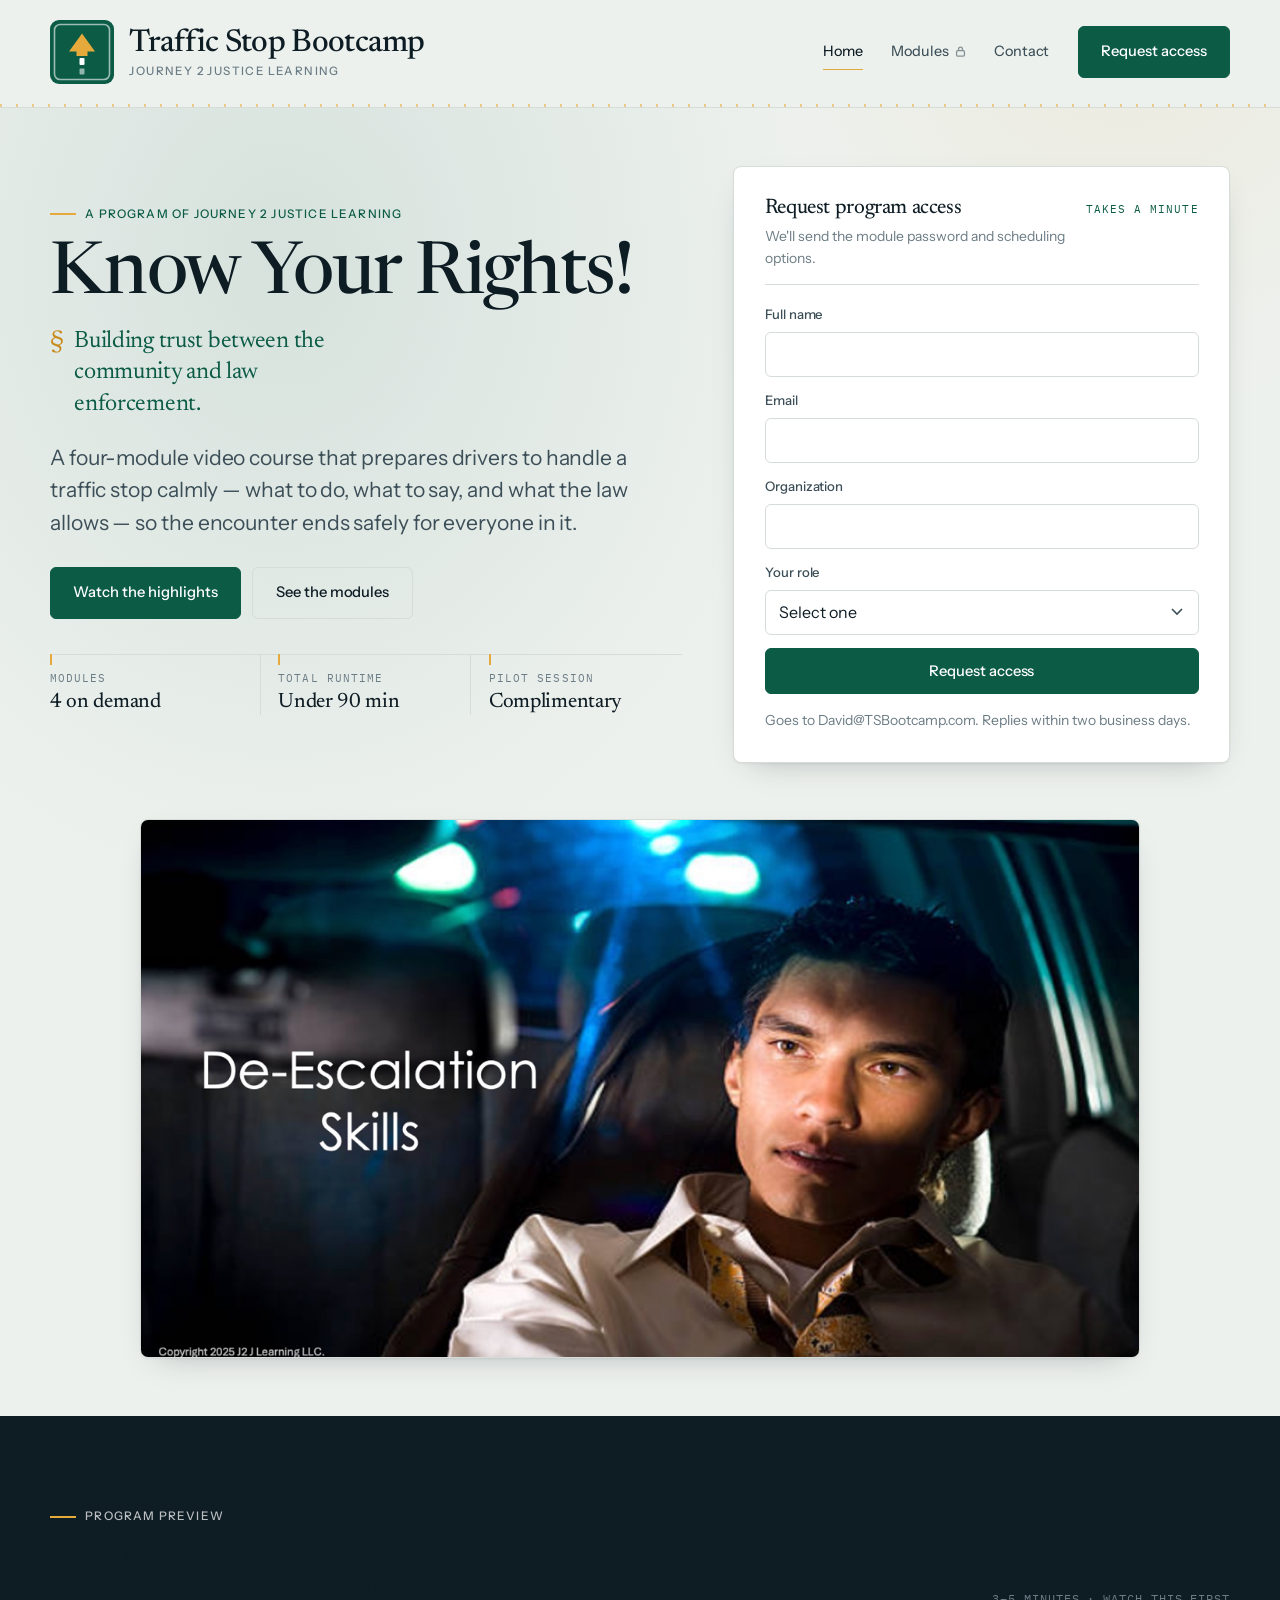
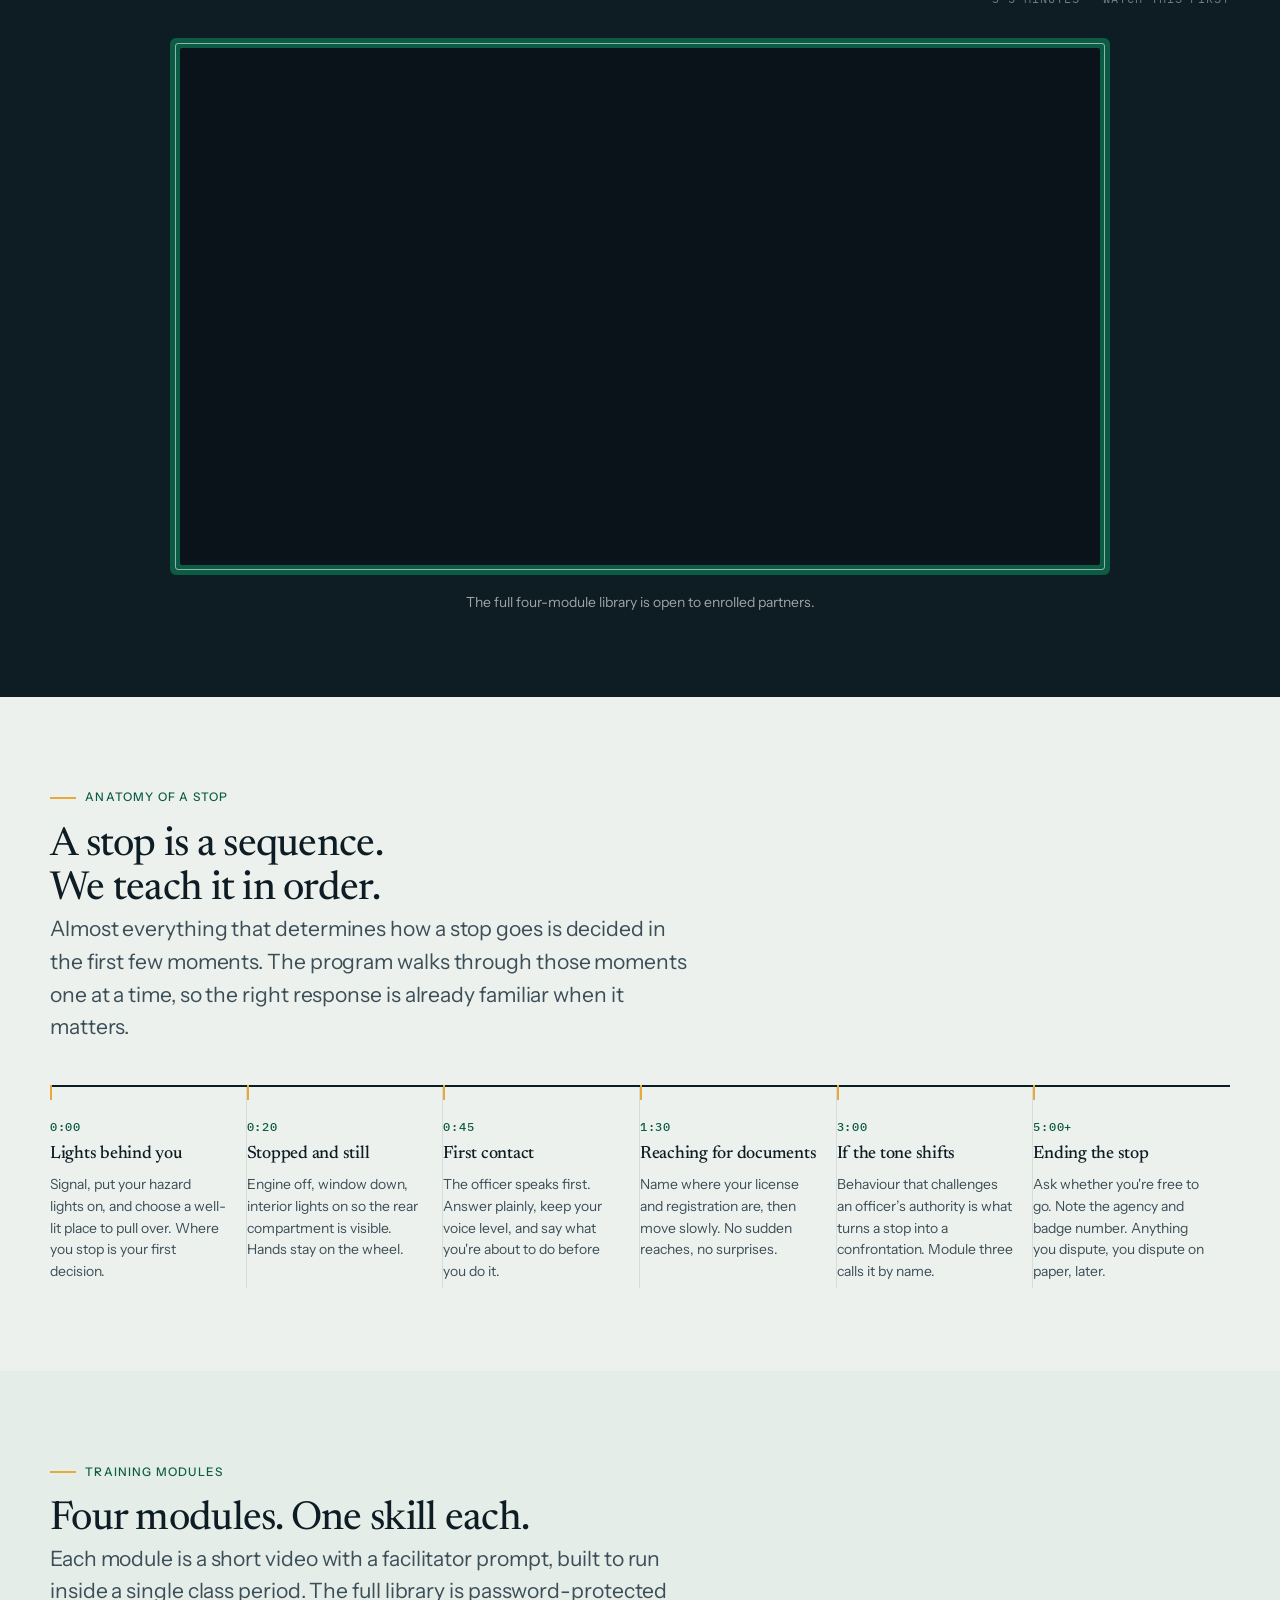
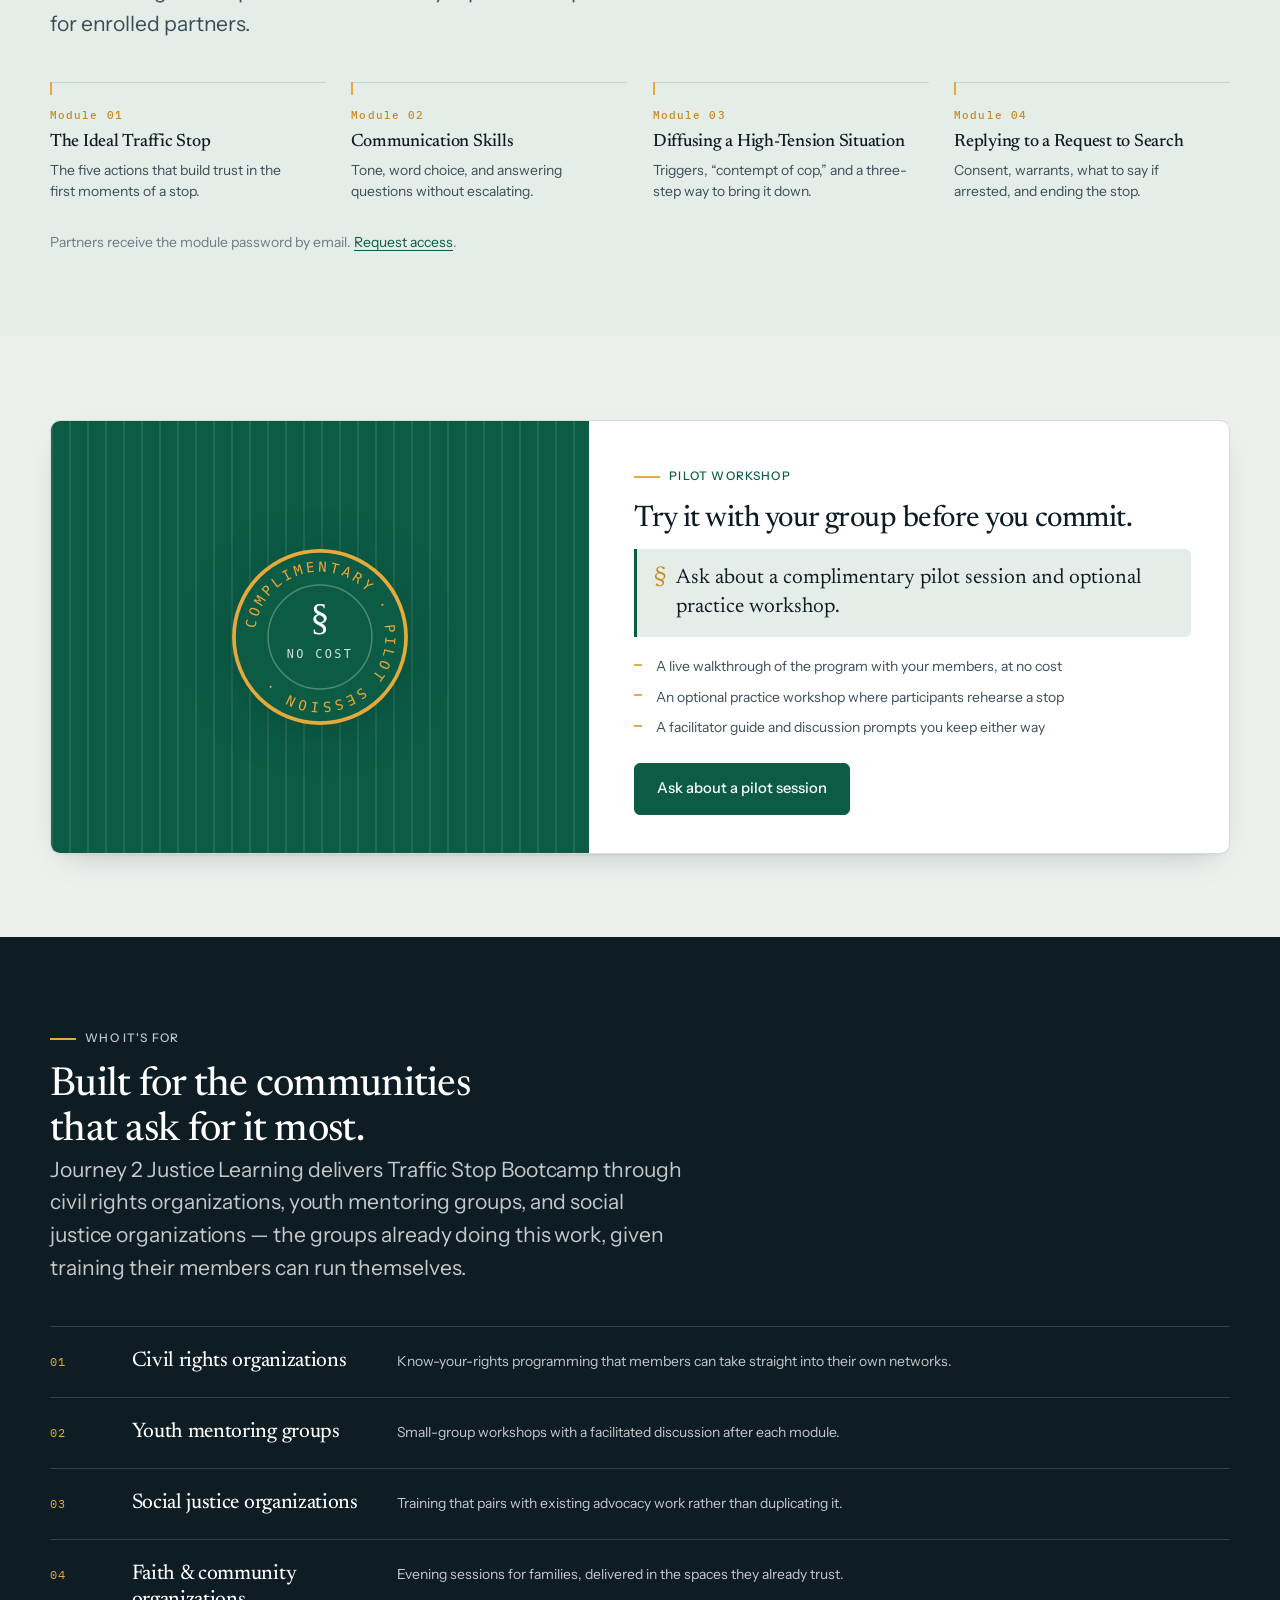
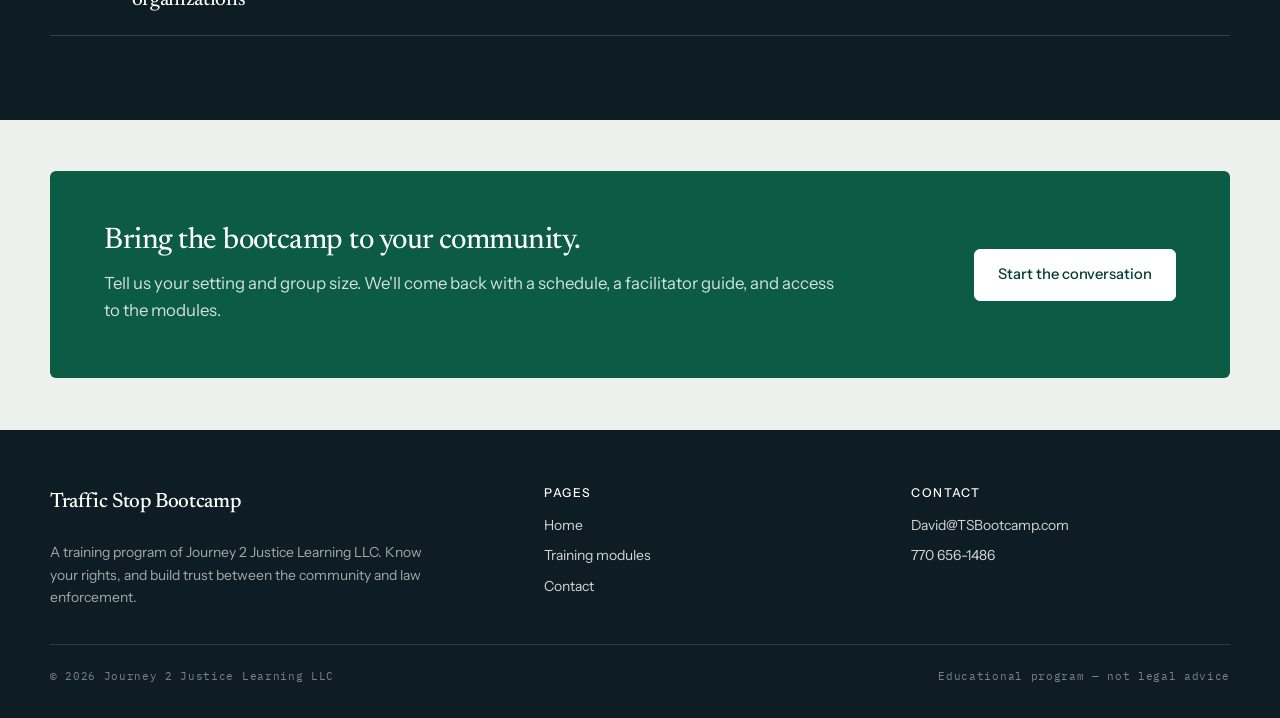
==== commit 507b9c93: "Move the programme still into the hero, shown whole The image now sits under the hero copy and form " ====
--- a/index.html
+++ b/index.html
@@ -61,7 +61,8 @@
 
   <!-- ===================== HERO ===================== -->
   <section class="hero">
-    <div class="shell hero__grid">
+    <div class="shell">
+      <div class="hero__grid">
 
       <div class="hero__lead">
         <p class="eyebrow">A program of Journey 2 Justice Learning</p>
@@ -142,6 +143,13 @@
         </form>
       </div>
 
+      </div>
+
+      <figure class="hero__figure">
+        <img src="assets/img/de-escalation.jpg" width="1280" height="689"
+             alt="A driver stays calm and keeps still as police lights fill the car during a night-time traffic stop — a still from the de-escalation module.">
+      </figure>
+
     </div>
   </section>
 
@@ -283,12 +291,10 @@
     <div class="shell">
       <div class="pilot reveal">
 
-        <figure class="pilot__figure" style="margin:0">
-          <img class="pilot__photo" src="assets/img/de-escalation.jpg" width="1280" height="689"
-               alt="A driver stays calm and keeps still as police lights fill the car during a night-time traffic stop.">
-          <img class="pilot__seal" src="assets/img/pilot-seal.svg" width="120" height="120"
-               alt="Complimentary pilot session">
-        </figure>
+        <div class="pilot__badge">
+          <img class="pilot__seal" src="assets/img/pilot-seal.svg" width="178" height="178"
+               alt="Complimentary pilot session — no cost">
+        </div>
 
         <div class="pilot__body">
           <p class="eyebrow">Pilot workshop</p>
--- a/assets/css/site.css
+++ b/assets/css/site.css
@@ -605,6 +605,20 @@
   line-height: 1.15;
 }
 
+/* The programme still, shown whole — no cropping, so the full frame reads.
+   Sits under the copy and form, and hands off into the dark video band. */
+.hero__figure {
+  margin: clamp(2.25rem, 4.5vw, 3.5rem) auto 0;
+  max-width: 1000px;
+}
+.hero__figure img {
+  width: 100%;
+  height: auto;              /* natural 1280 x 689 — never cropped */
+  border-radius: 8px;
+  border: 1px solid var(--mist);
+  box-shadow: var(--shadow-card);
+}
+
 /* Lead form card */
 .lead-card {
   background: var(--white);
@@ -840,35 +854,23 @@
   box-shadow: var(--shadow-card);
 }
 
-.pilot__figure {
+.pilot__badge {
   position: relative;
   align-self: stretch;
-  min-height: 300px;
-  background: var(--ink);
-}
-.pilot__photo {
-  width: 100%; height: 100%;
-  object-fit: cover;
-  object-position: 62% 40%;
-}
-/* Keeps the amber seal legible over the brightest part of the photograph. */
-.pilot__figure::after {
-  content: "";
-  position: absolute;
-  inset: auto 0 0 0;
-  height: 55%;
-  background: linear-gradient(transparent, rgba(10, 19, 25, 0.55));
-  pointer-events: none;
-}
-
+  display: grid;
+  place-items: center;
+  min-height: 260px;
+  padding: clamp(1.8rem, 4vw, 2.6rem);
+  background: var(--sign);
+  /* The tick motif again, this time as a quiet texture behind the seal. */
+  background-image:
+    repeating-linear-gradient(to right, rgba(255,255,255,0.09) 0 2px, transparent 2px 18px);
+  background-size: 100% 100%;
+}
 .pilot__seal {
-  position: absolute;
-  right: clamp(0.9rem, 2vw, 1.4rem);
-  bottom: clamp(0.9rem, 2vw, 1.4rem);
-  z-index: 1;
-  width: clamp(88px, 10vw, 112px);
+  width: clamp(132px, 16vw, 178px);
   height: auto;
-  filter: drop-shadow(0 4px 14px rgba(10, 19, 25, 0.45));
+  filter: drop-shadow(0 6px 20px rgba(7, 62, 48, 0.5));
 }
 
 .pilot__body { padding: clamp(1.6rem, 3vw, 2.4rem) clamp(1.6rem, 3vw, 2.4rem) clamp(1.6rem, 3vw, 2.4rem) 0; }
@@ -1179,7 +1181,7 @@
   .cta-band .btn { justify-self: start; }
 
   .pilot { grid-template-columns: 1fr; }
-  .pilot__figure { min-height: 260px; }
+  .pilot__badge { min-height: 200px; }
   .pilot__body { padding: clamp(1.4rem, 4vw, 2rem); }
 
   .audience__row { grid-template-columns: 2.5rem 1fr; }
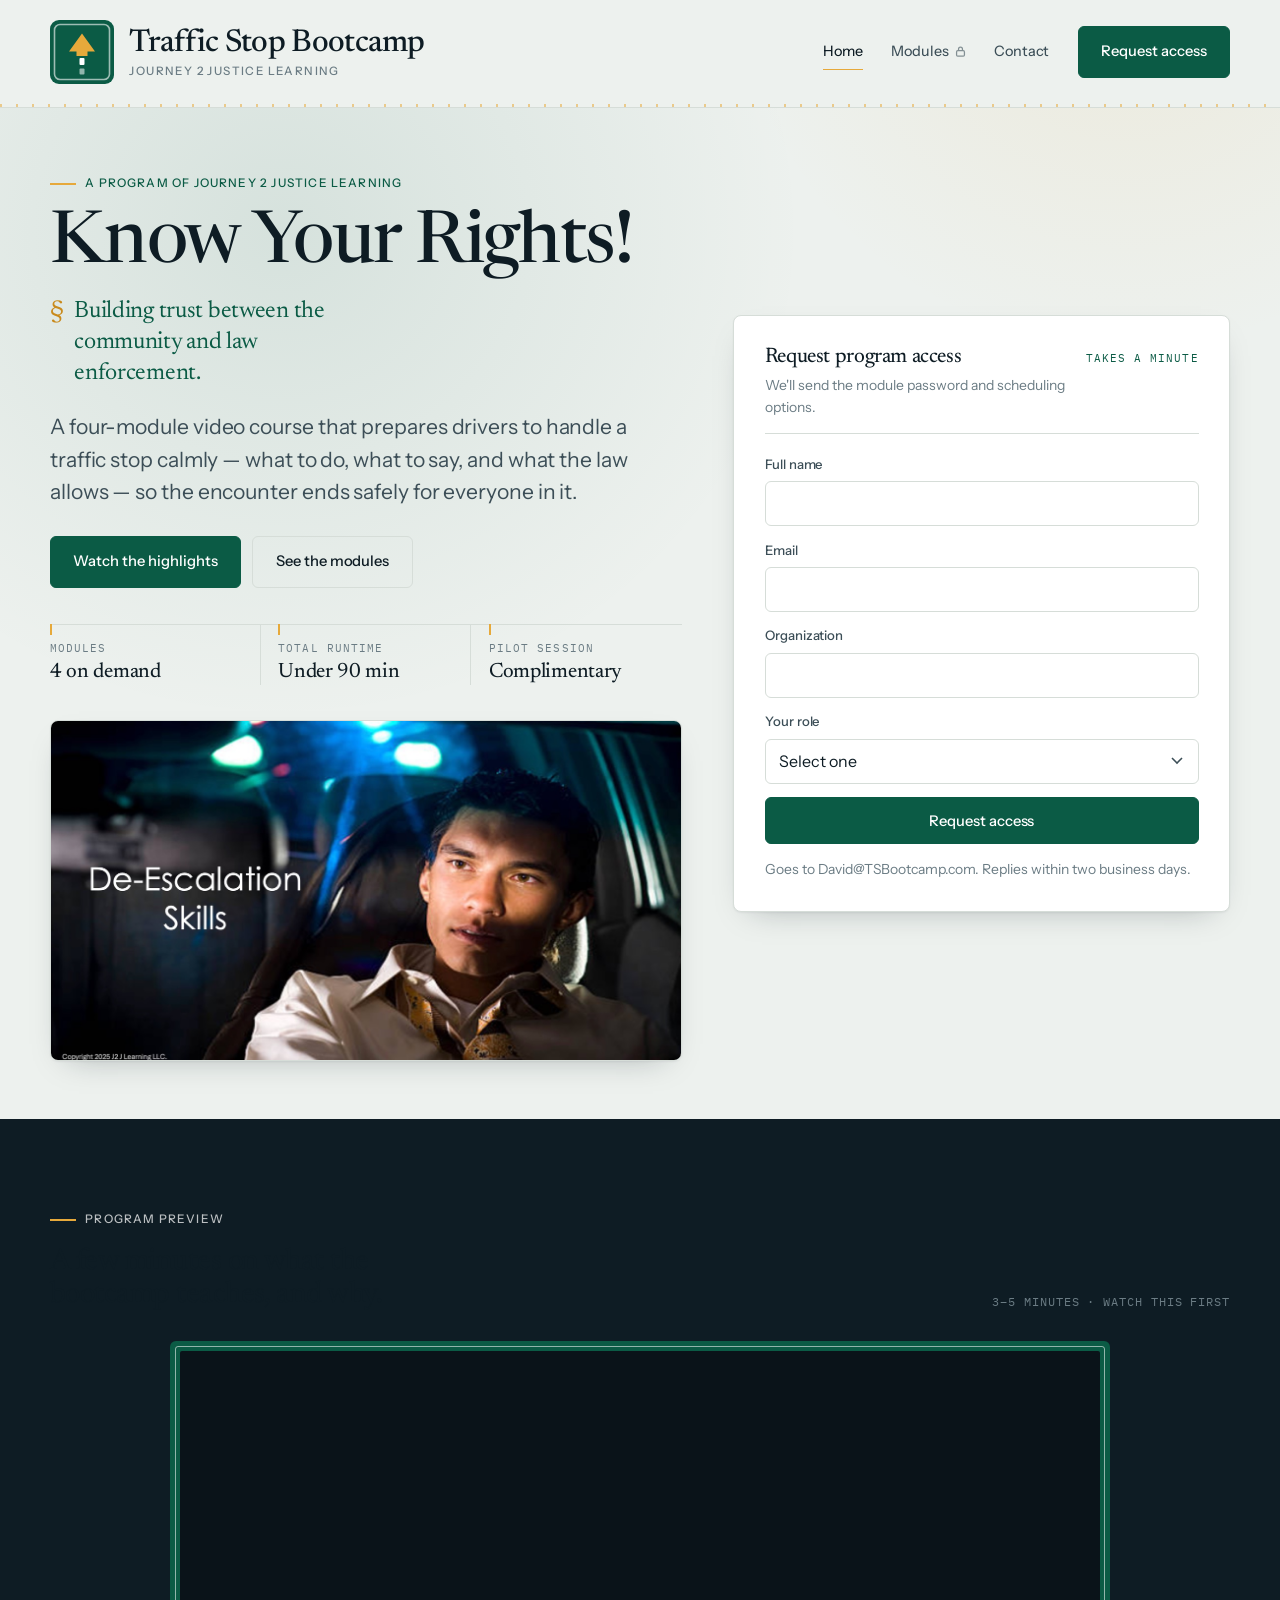
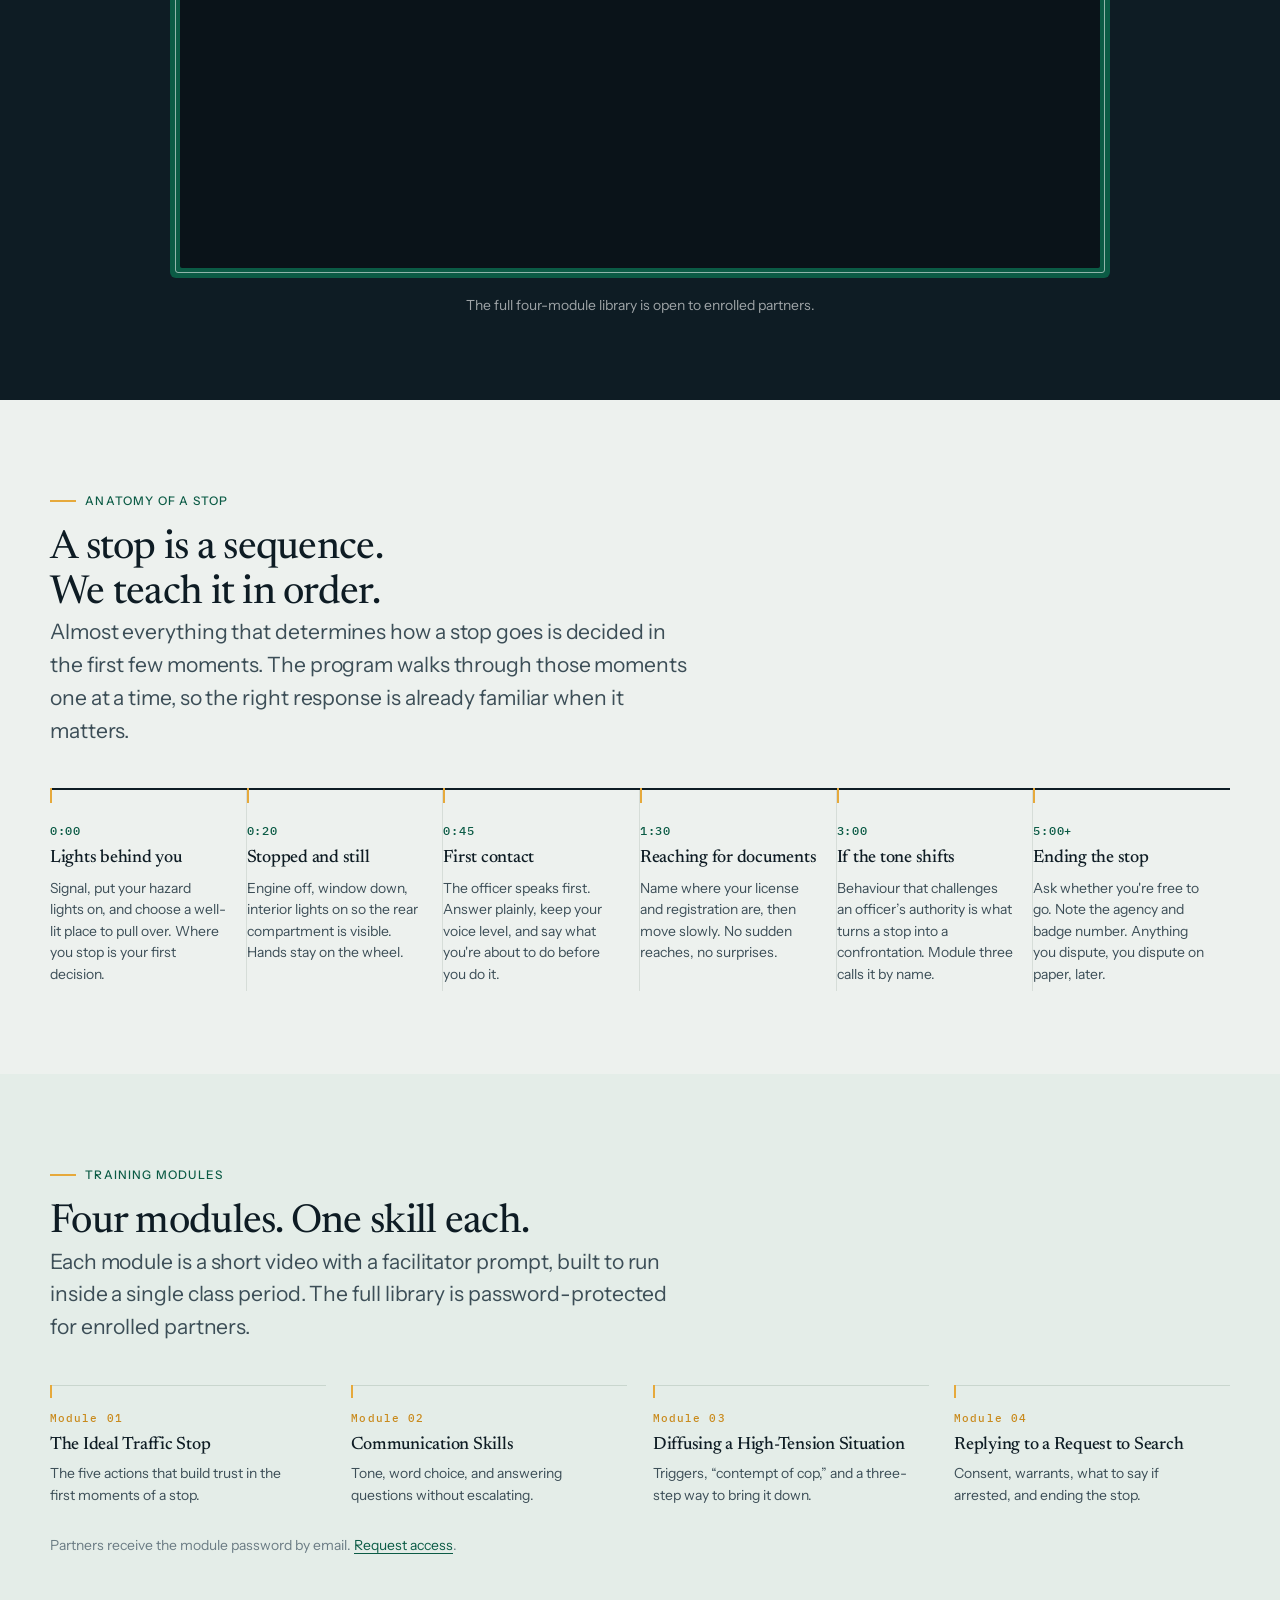
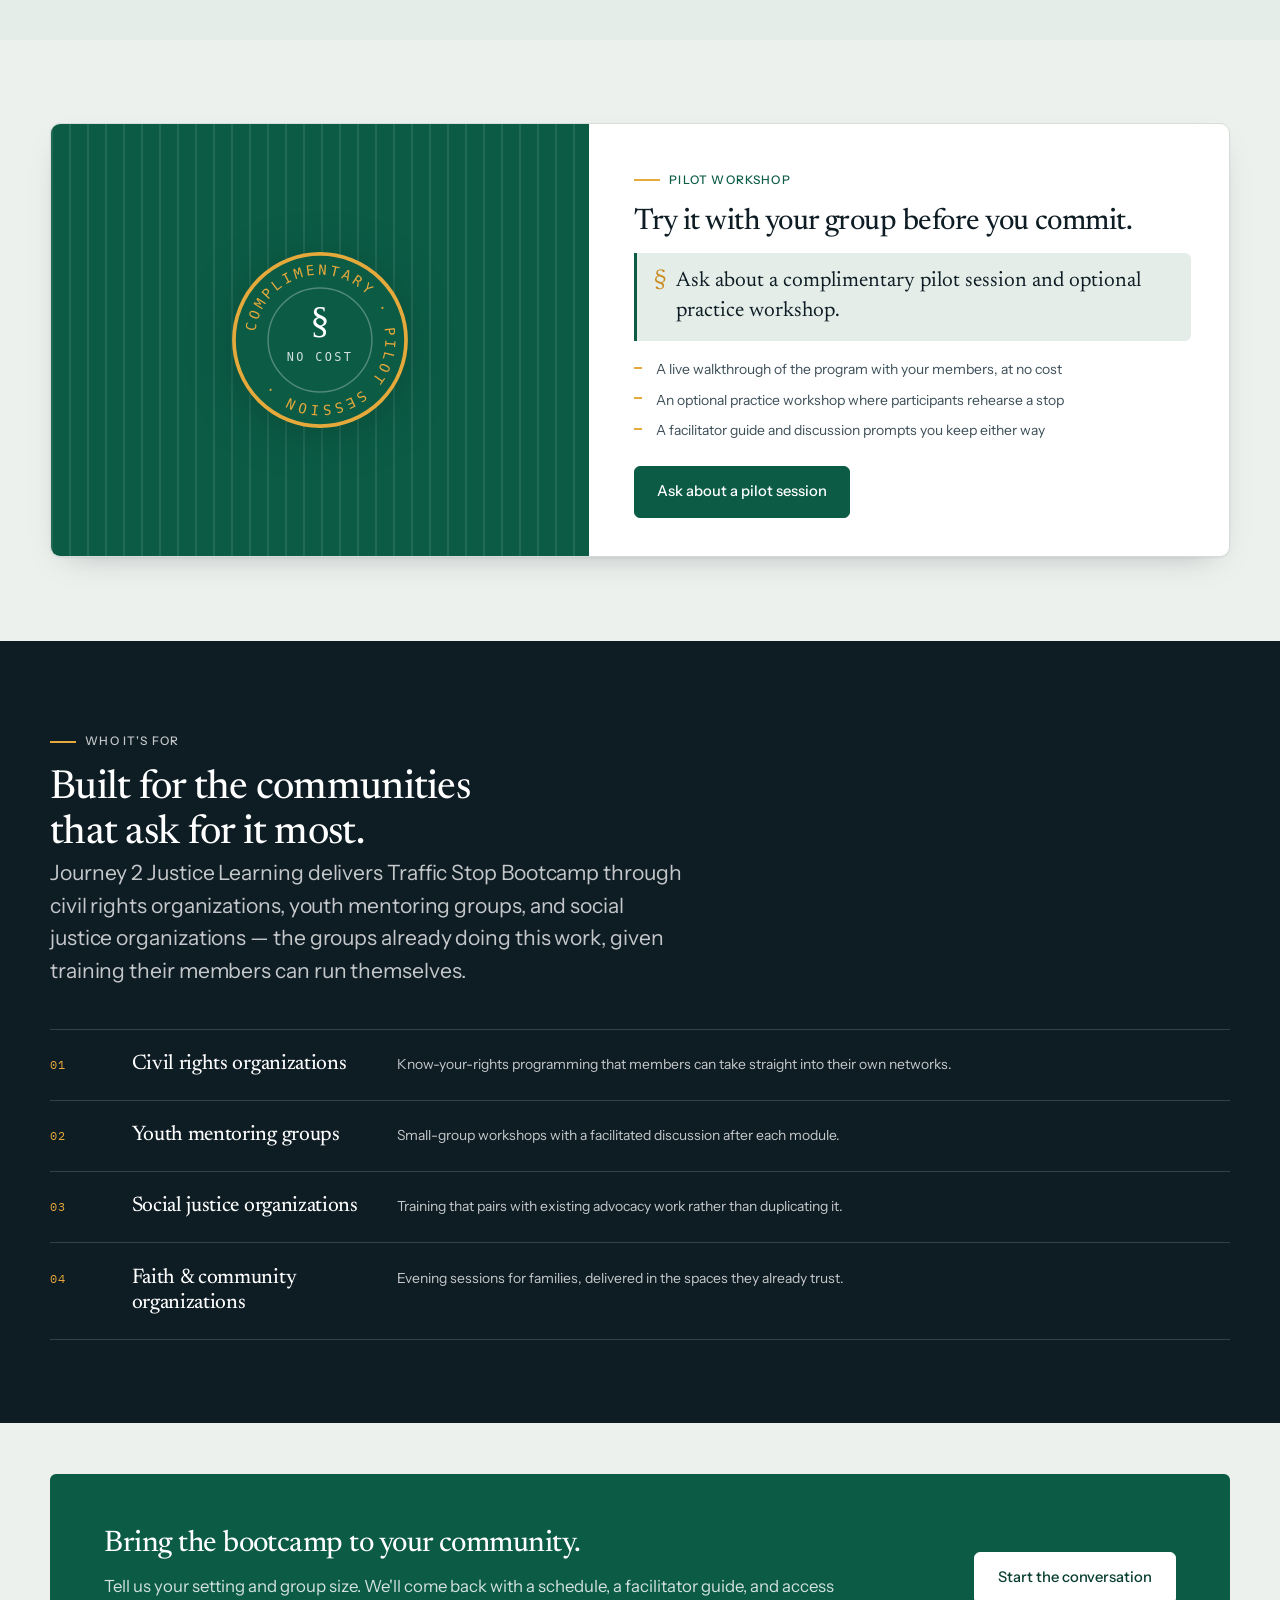
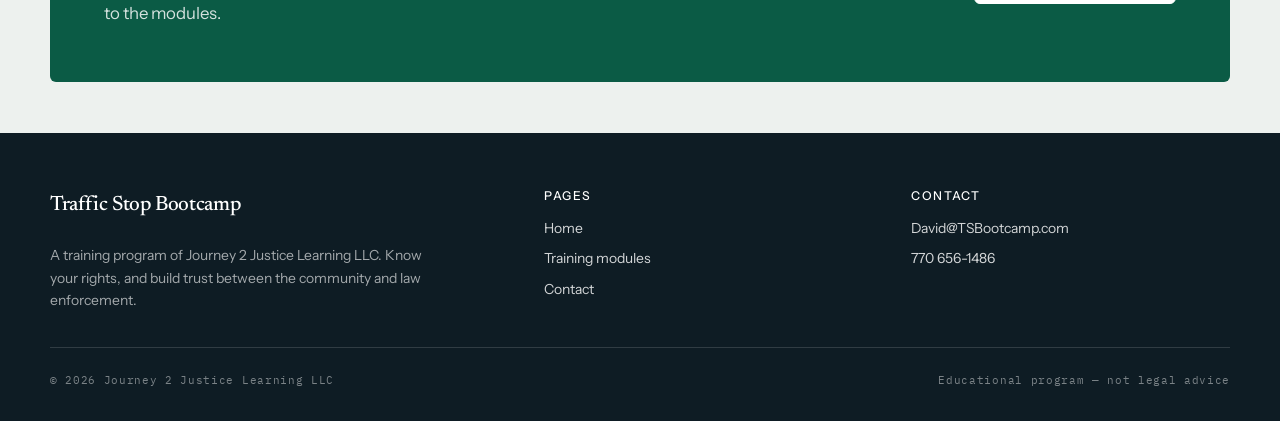
==== commit 6348807c: "Bring the still up into the hero at column width It was sitting below the fold at 1000px wide. Now i" ====
--- a/index.html
+++ b/index.html
@@ -61,8 +61,7 @@
 
   <!-- ===================== HERO ===================== -->
   <section class="hero">
-    <div class="shell">
-      <div class="hero__grid">
+    <div class="shell hero__grid">
 
       <div class="hero__lead">
         <p class="eyebrow">A program of Journey 2 Justice Learning</p>
@@ -93,6 +92,11 @@
             <dd>Complimentary</dd>
           </div>
         </dl>
+
+        <figure class="hero__figure">
+          <img src="assets/img/de-escalation.jpg" width="1280" height="689"
+               alt="A driver stays calm and keeps still as police lights fill the car during a night-time traffic stop — a still from the de-escalation module.">
+        </figure>
       </div>
 
       <!-- Lead form. Endpoint is configured once, in assets/js/site.js -->
@@ -143,13 +147,6 @@
         </form>
       </div>
 
-      </div>
-
-      <figure class="hero__figure">
-        <img src="assets/img/de-escalation.jpg" width="1280" height="689"
-             alt="A driver stays calm and keeps still as police lights fill the car during a night-time traffic stop — a still from the de-escalation module.">
-      </figure>
-
     </div>
   </section>
 
--- a/assets/css/site.css
+++ b/assets/css/site.css
@@ -606,10 +606,11 @@
 }
 
 /* The programme still, shown whole — no cropping, so the full frame reads.
-   Sits under the copy and form, and hands off into the dark video band. */
+   Sits at the foot of the copy column, sized to that column rather than the
+   page, so it stays inside the hero instead of pushing past the fold. */
 .hero__figure {
-  margin: clamp(2.25rem, 4.5vw, 3.5rem) auto 0;
-  max-width: 1000px;
+  margin: clamp(1.6rem, 3vw, 2.2rem) 0 0;
+  max-width: 100%;
 }
 .hero__figure img {
   width: 100%;
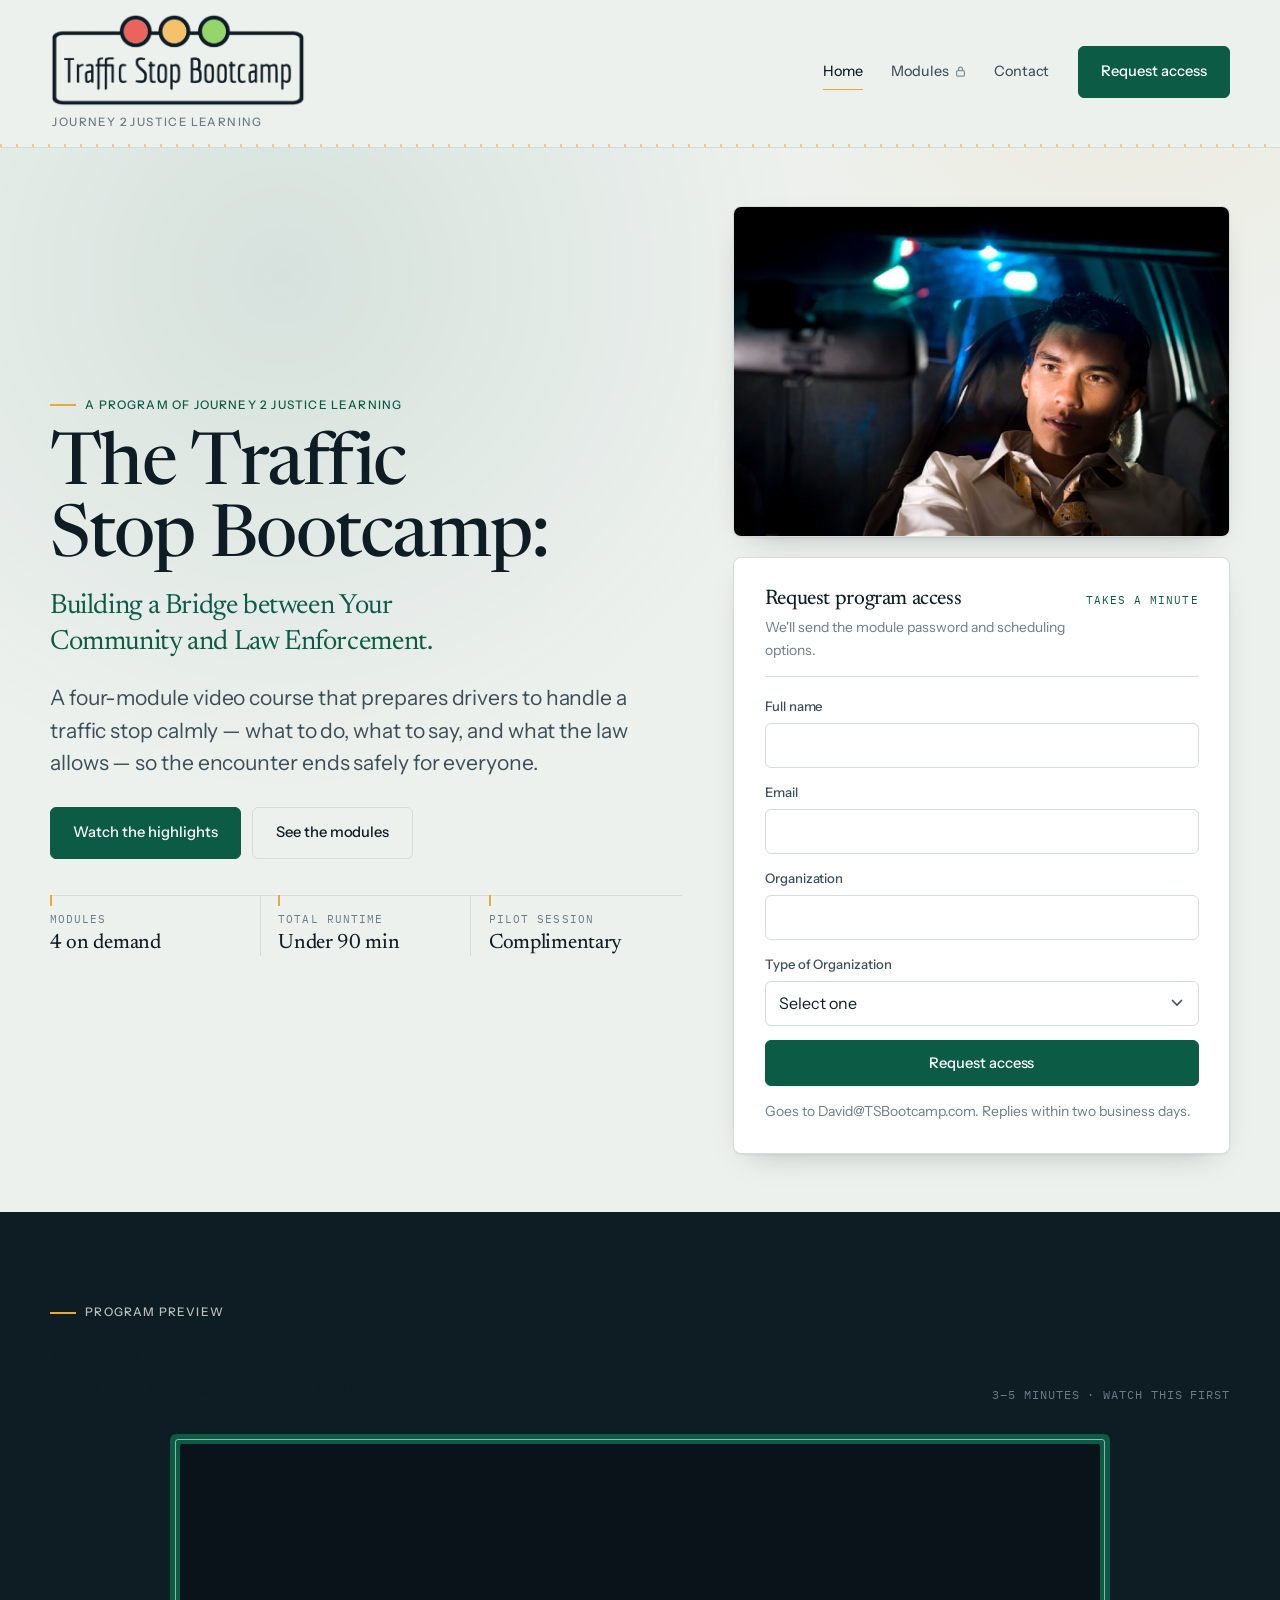
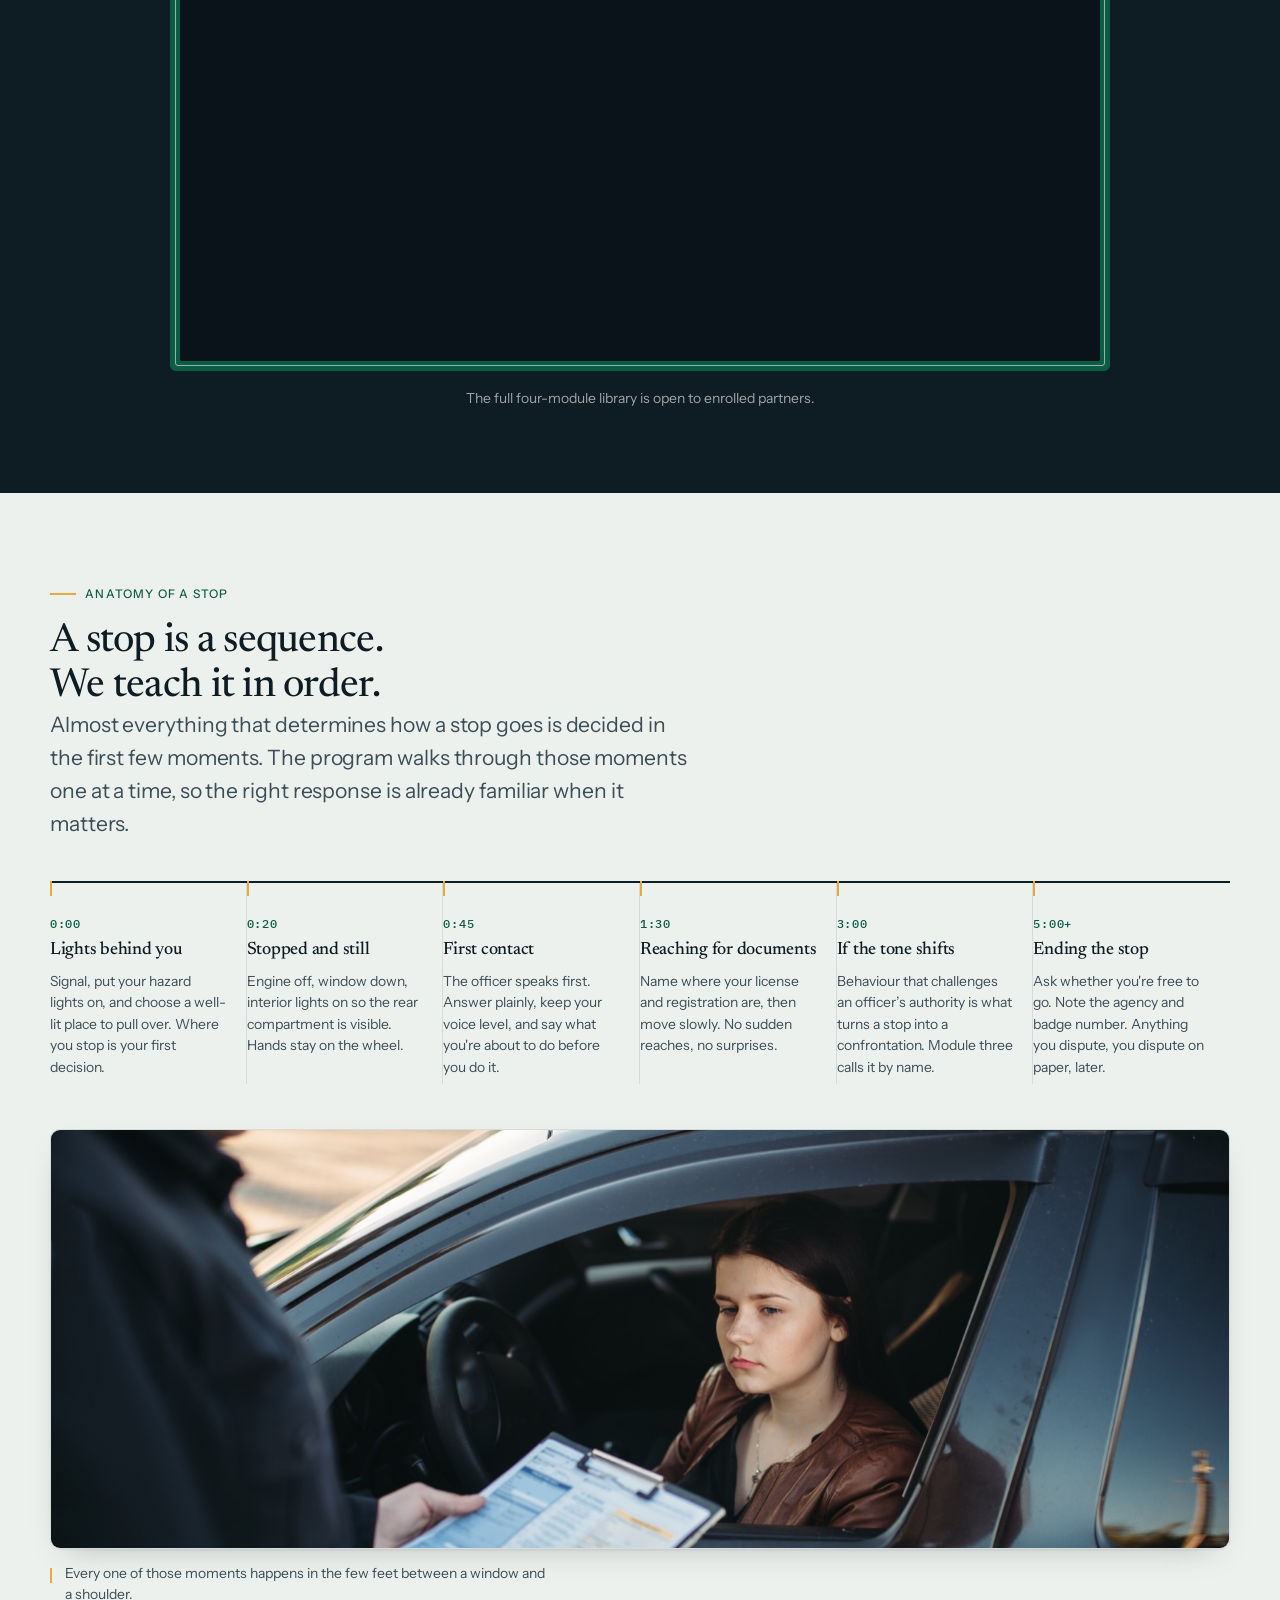
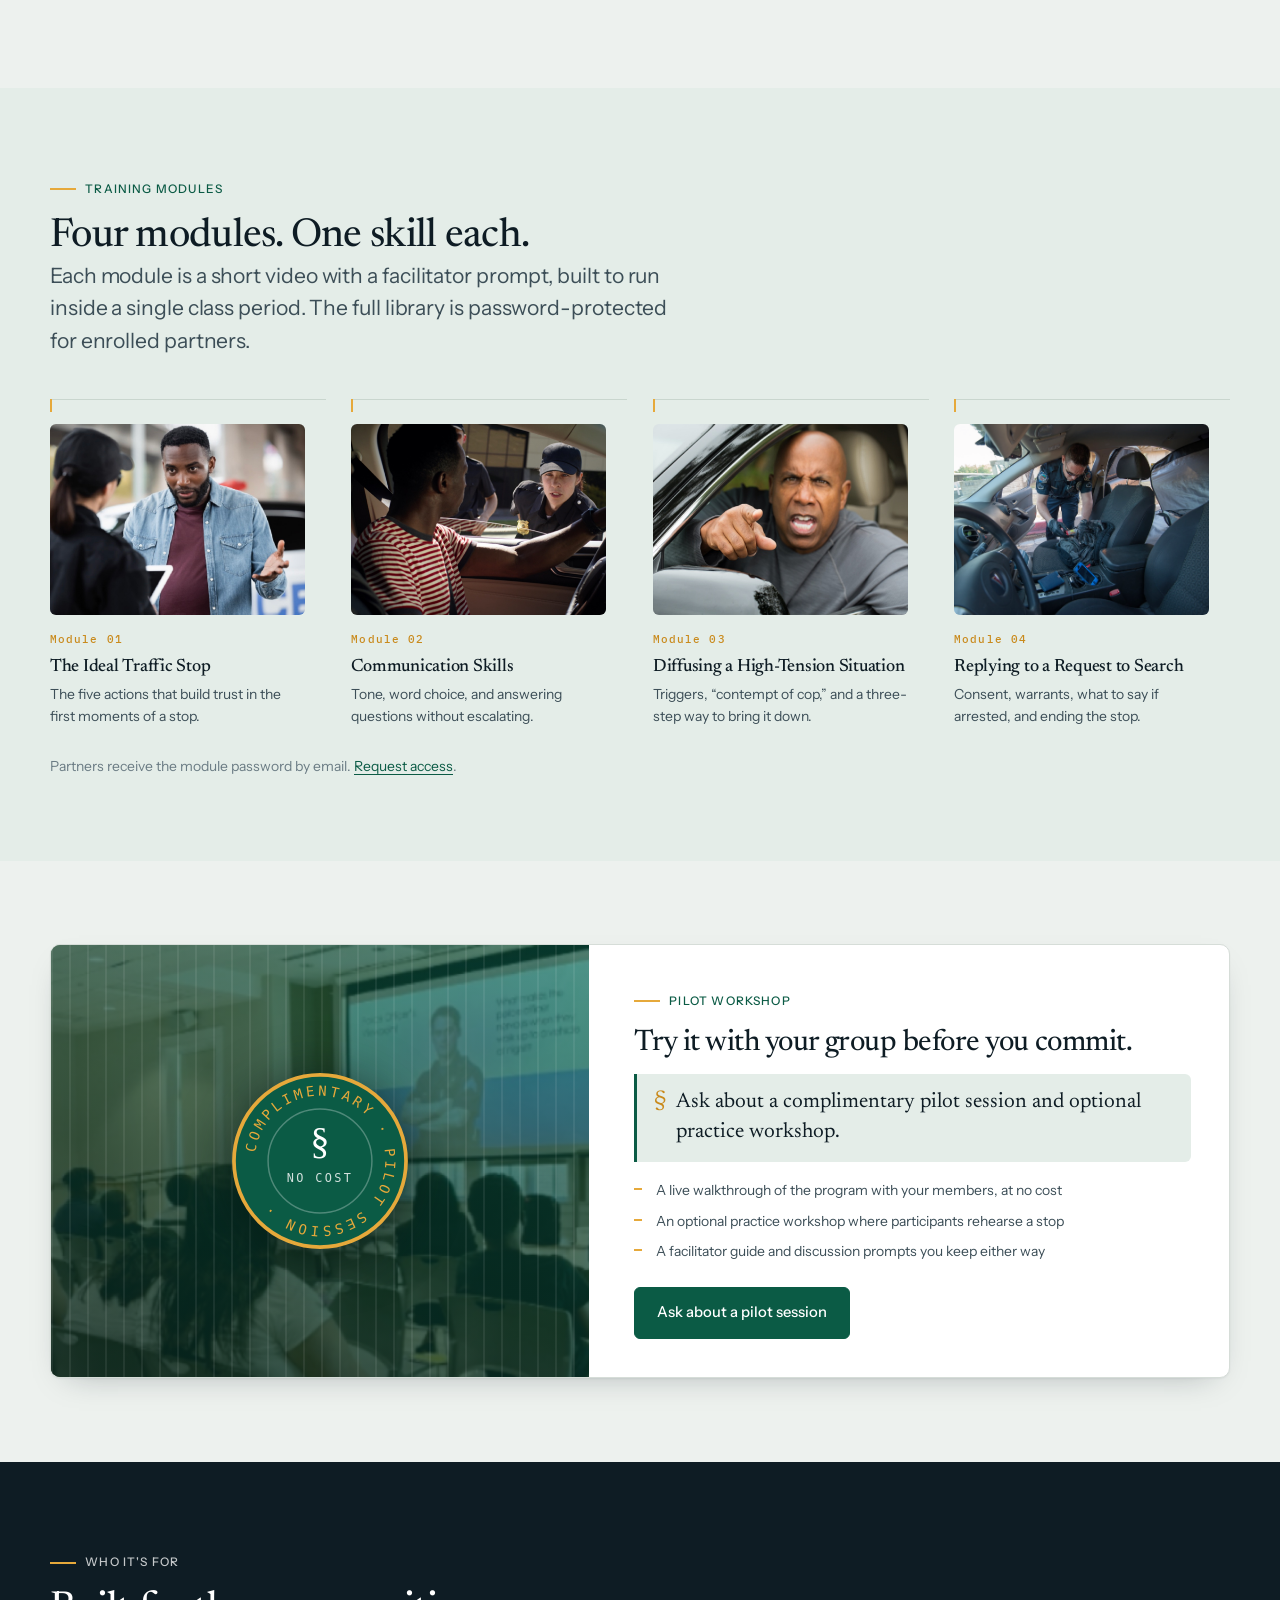
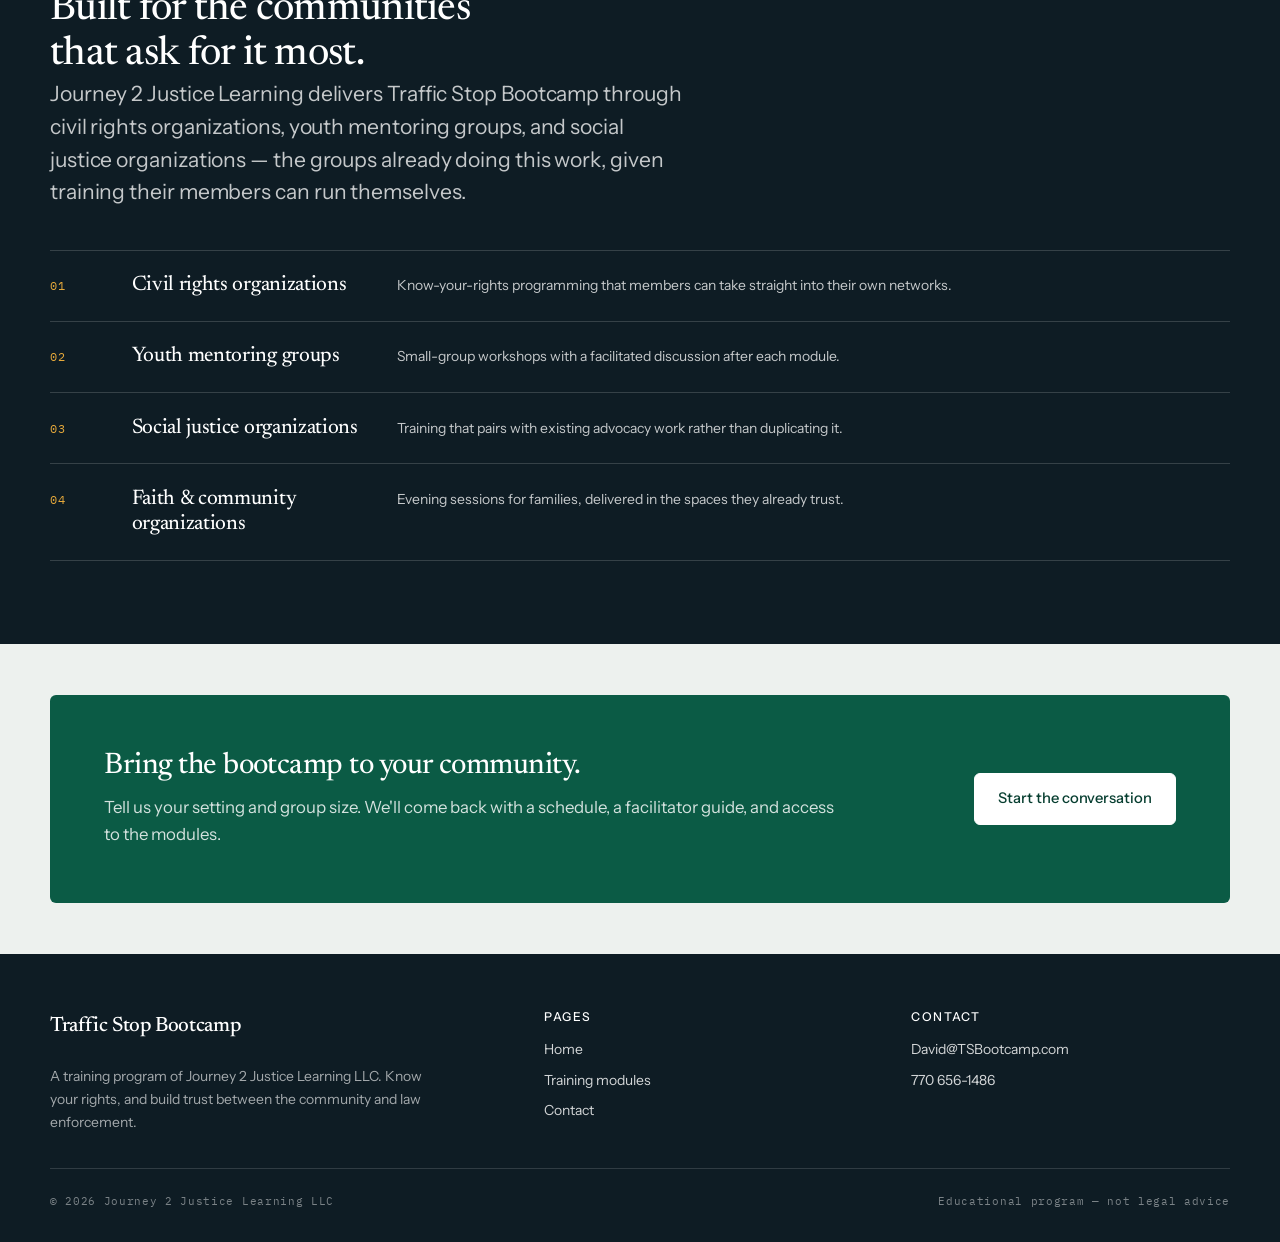
==== commit b787d166: "Apply client's final round of changes Home page title is now "The Traffic Stop Bootcamp: Building a " ====
--- a/index.html
+++ b/index.html
@@ -11,7 +11,7 @@
 <meta property="og:description" content="Know Your Rights — building trust between the community and law enforcement.">
 <meta property="og:type" content="website">
 
-<link rel="icon" href="assets/img/logo.svg" type="image/svg+xml">
+<link rel="icon" href="assets/img/mark.svg" type="image/svg+xml">
 
 <link rel="preconnect" href="https://fonts.googleapis.com">
 <link rel="preconnect" href="https://fonts.gstatic.com" crossorigin>
@@ -26,13 +26,12 @@
 <header class="site-header">
   <div class="shell header__inner">
 
-    <!-- LOGO SLOT: replace assets/img/logo.svg with the client's file. -->
+    <!-- LOGO: client wordmark lockup. assets/img/logo.png for light grounds,
+         assets/img/logo-light.png is the same artwork knocked out white. -->
     <a class="brand" href="index.html">
-      <img class="brand__mark" src="assets/img/logo.svg" alt="" width="68" height="68">
-      <span class="brand__text">
-        <span class="brand__name">Traffic Stop Bootcamp</span>
-        <span class="brand__org">Journey 2 Justice Learning</span>
-      </span>
+      <img class="brand__lockup" src="assets/img/logo.png"
+           alt="Traffic Stop Bootcamp" width="1100" height="406">
+      <span class="brand__org">Journey 2 Justice Learning</span>
     </a>
 
     <button class="nav-toggle" type="button" aria-expanded="false" aria-controls="primary-nav" aria-label="Menu">
@@ -65,12 +64,12 @@
 
       <div class="hero__lead">
         <p class="eyebrow">A program of Journey 2 Justice Learning</p>
-        <h1>Know Your Rights!</h1>
-        <p class="hero__tagline">Building trust between the community and law enforcement.</p>
+        <h1>The Traffic Stop Bootcamp:</h1>
+        <p class="hero__tagline">Building a Bridge between Your Community and Law Enforcement.</p>
         <p class="lede">
           A four-module video course that prepares drivers to handle a traffic stop calmly —
           what to do, what to say, and what the law allows — so the encounter ends safely for
-          everyone in it.
+          everyone.
         </p>
 
         <div class="hero__actions">
@@ -92,15 +91,17 @@
             <dd>Complimentary</dd>
           </div>
         </dl>
+      </div>
+
+      <div class="hero__aside">
 
         <figure class="hero__figure">
-          <img src="assets/img/de-escalation.jpg" width="1280" height="689"
-               alt="A driver stays calm and keeps still as police lights fill the car during a night-time traffic stop — a still from the de-escalation module.">
+          <img src="assets/img/de-escalation.jpg" width="1400" height="931"
+               alt="A driver stays calm and keeps his hands visible as police lights fill the car during a night-time traffic stop.">
         </figure>
-      </div>
-
-      <!-- Lead form. Endpoint is configured once, in assets/js/site.js -->
-      <div class="lead-card">
+
+        <!-- Lead form. Endpoint is configured once, in assets/js/site.js -->
+        <div class="lead-card">
         <div class="lead-card__head">
           <div>
             <h2>Request program access</h2>
@@ -129,8 +130,8 @@
           </div>
 
           <div class="field">
-            <label for="lead-role">Your role</label>
-            <select id="lead-role" name="role" required>
+            <label for="lead-role">Type of Organization</label>
+            <select id="lead-role" name="organization_type" required>
               <option value="">Select one</option>
               <option>Civil rights organization</option>
               <option>Youth mentoring group</option>
@@ -145,6 +146,8 @@
           <p class="form-status js-status" role="status" aria-live="polite"></p>
           <p class="form-note">Goes to David@TSBootcamp.com. Replies within two business days.</p>
         </form>
+        </div>
+
       </div>
 
     </div>
@@ -165,8 +168,11 @@
       <div class="video-shell reveal">
         <div class="sign-frame">
           <div class="video-well">
-            <iframe
-              src="https://www.youtube-nocookie.com/embed/TdifiG6M3fw?rel=0"
+            <!-- cc_load_policy=0 leaves YouTube's caption track off, so only the
+                 captions burned into the film itself show. enablejsapi=1 lets
+                 assets/js/site.js send the viewer to the contact form on ENDED. -->
+            <iframe id="preview-video"
+              src="https://www.youtube-nocookie.com/embed/0hLbRYU_4K4?rel=0&amp;cc_load_policy=0&amp;enablejsapi=1"
               title="Traffic Stop Bootcamp — program preview"
               loading="lazy" allowfullscreen
               allow="accelerometer; clipboard-write; encrypted-media; gyroscope; picture-in-picture"></iframe>
@@ -231,6 +237,13 @@
         </div>
 
       </div>
+
+      <!-- PICTURE SLOT — the stop itself, under the sequence that describes it. -->
+      <figure class="anatomy__figure reveal">
+        <img src="assets/img/anatomy.jpg" width="1600" height="1068" loading="lazy"
+             alt="An officer stands at the driver's window writing on a clipboard while the driver waits, hands in view.">
+        <figcaption>Every one of those moments happens in the few feet between a window and a shoulder.</figcaption>
+      </figure>
     </div>
   </section>
 
@@ -250,24 +263,36 @@
       <div class="grid grid--4 reveal">
 
         <a class="module-preview" href="modules.html">
+          <span class="module-preview__pic">
+            <img src="assets/img/module-1.jpg" alt="A driver speaks calmly with an officer beside a patrol car." width="640" height="480" loading="lazy">
+          </span>
           <span class="module-preview__num">Module 01</span>
           <h3>The Ideal Traffic Stop</h3>
           <p>The five actions that build trust in the first moments of a stop.</p>
         </a>
 
         <a class="module-preview" href="modules.html">
+          <span class="module-preview__pic">
+            <img src="assets/img/module-2.jpg" alt="A seated driver hands his licence through the window to an officer." width="640" height="480" loading="lazy">
+          </span>
           <span class="module-preview__num">Module 02</span>
           <h3>Communication Skills</h3>
           <p>Tone, word choice, and answering questions without escalating.</p>
         </a>
 
         <a class="module-preview" href="modules.html">
+          <span class="module-preview__pic">
+            <img src="assets/img/module-3.jpg" alt="A driver leans out of his window mid-argument, pointing angrily." width="640" height="480" loading="lazy">
+          </span>
           <span class="module-preview__num">Module 03</span>
           <h3>Diffusing a High-Tension Situation</h3>
           <p>Triggers, “contempt of cop,” and a three-step way to bring it down.</p>
         </a>
 
         <a class="module-preview" href="modules.html">
+          <span class="module-preview__pic">
+            <img src="assets/img/module-4.jpg" alt="An officer searches the front seat of a stopped car." width="640" height="480" loading="lazy">
+          </span>
           <span class="module-preview__num">Module 04</span>
           <h3>Replying to a Request to Search</h3>
           <p>Consent, warrants, what to say if arrested, and ending the stop.</p>
@@ -289,6 +314,9 @@
       <div class="pilot reveal">
 
         <div class="pilot__badge">
+          <!-- PICTURE SLOT — a real session, with the seal riding over it. -->
+          <img class="pilot__photo" src="assets/img/workshop.jpg" width="1400" height="927" loading="lazy"
+               alt="A facilitator presents a Traffic Stop Bootcamp slide to a seated group in a community room.">
           <img class="pilot__seal" src="assets/img/pilot-seal.svg" width="178" height="178"
                alt="Complimentary pilot session — no cost">
         </div>
--- a/assets/css/site.css
+++ b/assets/css/site.css
@@ -390,16 +390,21 @@
   padding-block: 0.8rem;
 }
 
-/* Logo slot — swap the <img> inside for the client's file, nothing else. */
+/* Logo slot — the client's wordmark lockup carries the name itself, so the
+   only type set here is the parent organisation underneath it. */
 .brand {
   display: inline-flex;
-  align-items: center;
-  gap: clamp(0.7rem, 1.2vw, 1.05rem);
+  flex-direction: column;
+  align-items: flex-start;
+  gap: 0.34rem;
   text-decoration: none;
   color: var(--ink);
 }
-.brand__mark { width: clamp(52px, 5vw, 68px); height: auto; flex: none; }
-.brand__text { display: flex; flex-direction: column; line-height: 1.05; }
+.brand__lockup {
+  display: block;
+  width: clamp(186px, 20vw, 266px);
+  height: auto;
+}
 .brand__name {
   font-family: var(--display);
   font-size: clamp(1.45rem, 1.05rem + 1.15vw, 2.1rem);
@@ -413,7 +418,7 @@
   letter-spacing: 0.12em;
   text-transform: uppercase;
   color: var(--ink-faint);
-  margin-top: 0.34rem;
+  padding-left: 0.15rem;
 }
 
 .nav { display: flex; align-items: center; gap: clamp(1rem, 2.2vw, 1.9rem); }
@@ -528,28 +533,18 @@
   margin-bottom: 0.9rem;
 }
 
-/* The section mark is the program's own vernacular — it reads as statute,
-   which is exactly what "know your rights" is about. */
+/* Second half of the title, not a strapline under it — so it takes the
+   headline's own measure and no ornament in front of it. The section mark
+   the program uses elsewhere still opens the pilot offer. */
 .hero__tagline {
-  display: flex;
-  align-items: baseline;
-  gap: 0.65rem;
-  max-width: 24ch;
-  margin: 0 0 1.35rem;
+  max-width: 30ch;
+  margin: 0.45rem 0 1.35rem;
   font-family: var(--display);
-  font-size: clamp(1.15rem, 1rem + 0.6vw, 1.5rem);
+  font-size: clamp(1.28rem, 1.05rem + 0.85vw, 1.8rem);
   font-weight: 400;
-  line-height: 1.32;
-  letter-spacing: -0.012em;
+  line-height: 1.28;
+  letter-spacing: -0.014em;
   color: var(--sign);
-}
-.hero__tagline::before {
-  content: "\00a7";
-  flex: none;
-  font-size: 1.15em;
-  line-height: 1;
-  color: var(--hazard-deep);
-  transform: translateY(0.06em);
 }
 .hero h1 em {
   color: var(--sign);
@@ -605,11 +600,13 @@
   line-height: 1.15;
 }
 
-/* The programme still, shown whole — no cropping, so the full frame reads.
-   Sits at the foot of the copy column, sized to that column rather than the
-   page, so it stays inside the hero instead of pushing past the fold. */
+/* Right-hand column of the hero: the programme still sitting above the form. */
+.hero__aside { display: grid; gap: clamp(0.9rem, 1.8vw, 1.25rem); }
+
+/* Shown whole — no cropping, so the full frame reads. Sized to the aside,
+   which keeps it small next to the headline. */
 .hero__figure {
-  margin: clamp(1.6rem, 3vw, 2.2rem) 0 0;
+  margin: 0;
   max-width: 100%;
 }
 .hero__figure img {
@@ -767,6 +764,39 @@
   max-width: none;
 }
 
+/* The photograph that closes the sequence. Wide and shallow so it reads as a
+   band under the track rather than competing with it. */
+.anatomy__figure {
+  margin: clamp(1.8rem, 3.5vw, 2.8rem) 0 0;
+  max-width: 100%;
+}
+.anatomy__figure img {
+  display: block;
+  width: 100%;
+  height: clamp(230px, 34vw, 420px);
+  object-fit: cover;
+  object-position: 50% 42%;
+  border-radius: 10px;
+  border: 1px solid var(--mist);
+  box-shadow: var(--shadow-card);
+}
+.anatomy__figure figcaption {
+  position: relative;
+  margin-top: 0.9rem;
+  padding-left: 0.95rem;
+  font-size: var(--step--1);
+  line-height: 1.5;
+  color: var(--ink-soft);
+  max-width: 56ch;
+}
+.anatomy__figure figcaption::before {
+  content: "";
+  position: absolute;
+  left: 0; top: 0.36em;
+  width: 2px; height: 1.05em;
+  background: var(--hazard);
+}
+
 /* --- Module preview (home) ----------------------------------------------- */
 /* Not boxes — four columns hanging off one rule, so the row reads as a
    sequence rather than four separate tiles. */
@@ -791,6 +821,24 @@
 .module-preview:hover::before { height: 22px; }
 .module-preview:hover h3 { color: var(--sign); }
 
+/* Sits below the rule, not above it, so the row still reads left to right as
+   one sequence hanging off a single line. */
+.module-preview__pic {
+  display: block;
+  aspect-ratio: 4 / 3;
+  margin-bottom: 1rem;
+  overflow: hidden;
+  border-radius: var(--radius);
+  background: var(--ink);
+}
+.module-preview__pic img {
+  width: 100%;
+  height: 100%;
+  object-fit: cover;
+  transition: transform 0.45s ease;
+}
+.module-preview:hover .module-preview__pic img { transform: scale(1.035); }
+
 .module-preview__num {
   display: block;
   font-family: var(--mono);
@@ -863,15 +911,35 @@
   min-height: 260px;
   padding: clamp(1.8rem, 4vw, 2.6rem);
   background: var(--sign);
-  /* The tick motif again, this time as a quiet texture behind the seal. */
+  isolation: isolate;
+}
+/* A real session behind the seal. The green wash keeps the seal legible over
+   whatever the photograph is doing underneath it. */
+.pilot__photo {
+  position: absolute;
+  inset: 0;
+  width: 100%;
+  height: 100%;
+  object-fit: cover;
+  object-position: 50% 40%;
+  z-index: -1;
+}
+.pilot__badge::after {
+  content: "";
+  position: absolute;
+  inset: 0;
+  background: linear-gradient(200deg, rgba(11, 91, 69, 0.58), rgba(7, 40, 32, 0.82));
+  /* The tick motif again, this time over the photograph. */
   background-image:
-    repeating-linear-gradient(to right, rgba(255,255,255,0.09) 0 2px, transparent 2px 18px);
-  background-size: 100% 100%;
+    repeating-linear-gradient(to right, rgba(255,255,255,0.07) 0 2px, transparent 2px 18px),
+    linear-gradient(200deg, rgba(11, 91, 69, 0.58), rgba(7, 40, 32, 0.82));
+  z-index: -1;
 }
 .pilot__seal {
+  position: relative;
   width: clamp(132px, 16vw, 178px);
   height: auto;
-  filter: drop-shadow(0 6px 20px rgba(7, 62, 48, 0.5));
+  filter: drop-shadow(0 8px 26px rgba(4, 26, 20, 0.7));
 }
 
 .pilot__body { padding: clamp(1.6rem, 3vw, 2.4rem) clamp(1.6rem, 3vw, 2.4rem) clamp(1.6rem, 3vw, 2.4rem) 0; }
@@ -1026,6 +1094,26 @@
   background: var(--ink);
 }
 .module__pic img { width: 100%; height: 100%; object-fit: cover; }
+
+/* A second frame inside a module, for the ground the head picture can't cover. */
+.module__still {
+  margin: 1.3rem 0 0;
+}
+.module__still img {
+  display: block;
+  width: 100%;
+  height: clamp(170px, 22vw, 250px);
+  object-fit: cover;
+  object-position: 50% 38%;
+  border-radius: var(--radius);
+  border: 1px solid var(--mist);
+}
+.module__still figcaption {
+  margin-top: 0.65rem;
+  font-size: var(--step--1);
+  line-height: 1.5;
+  color: var(--ink-faint);
+}
 
 .module__num {
   font-family: var(--mono);
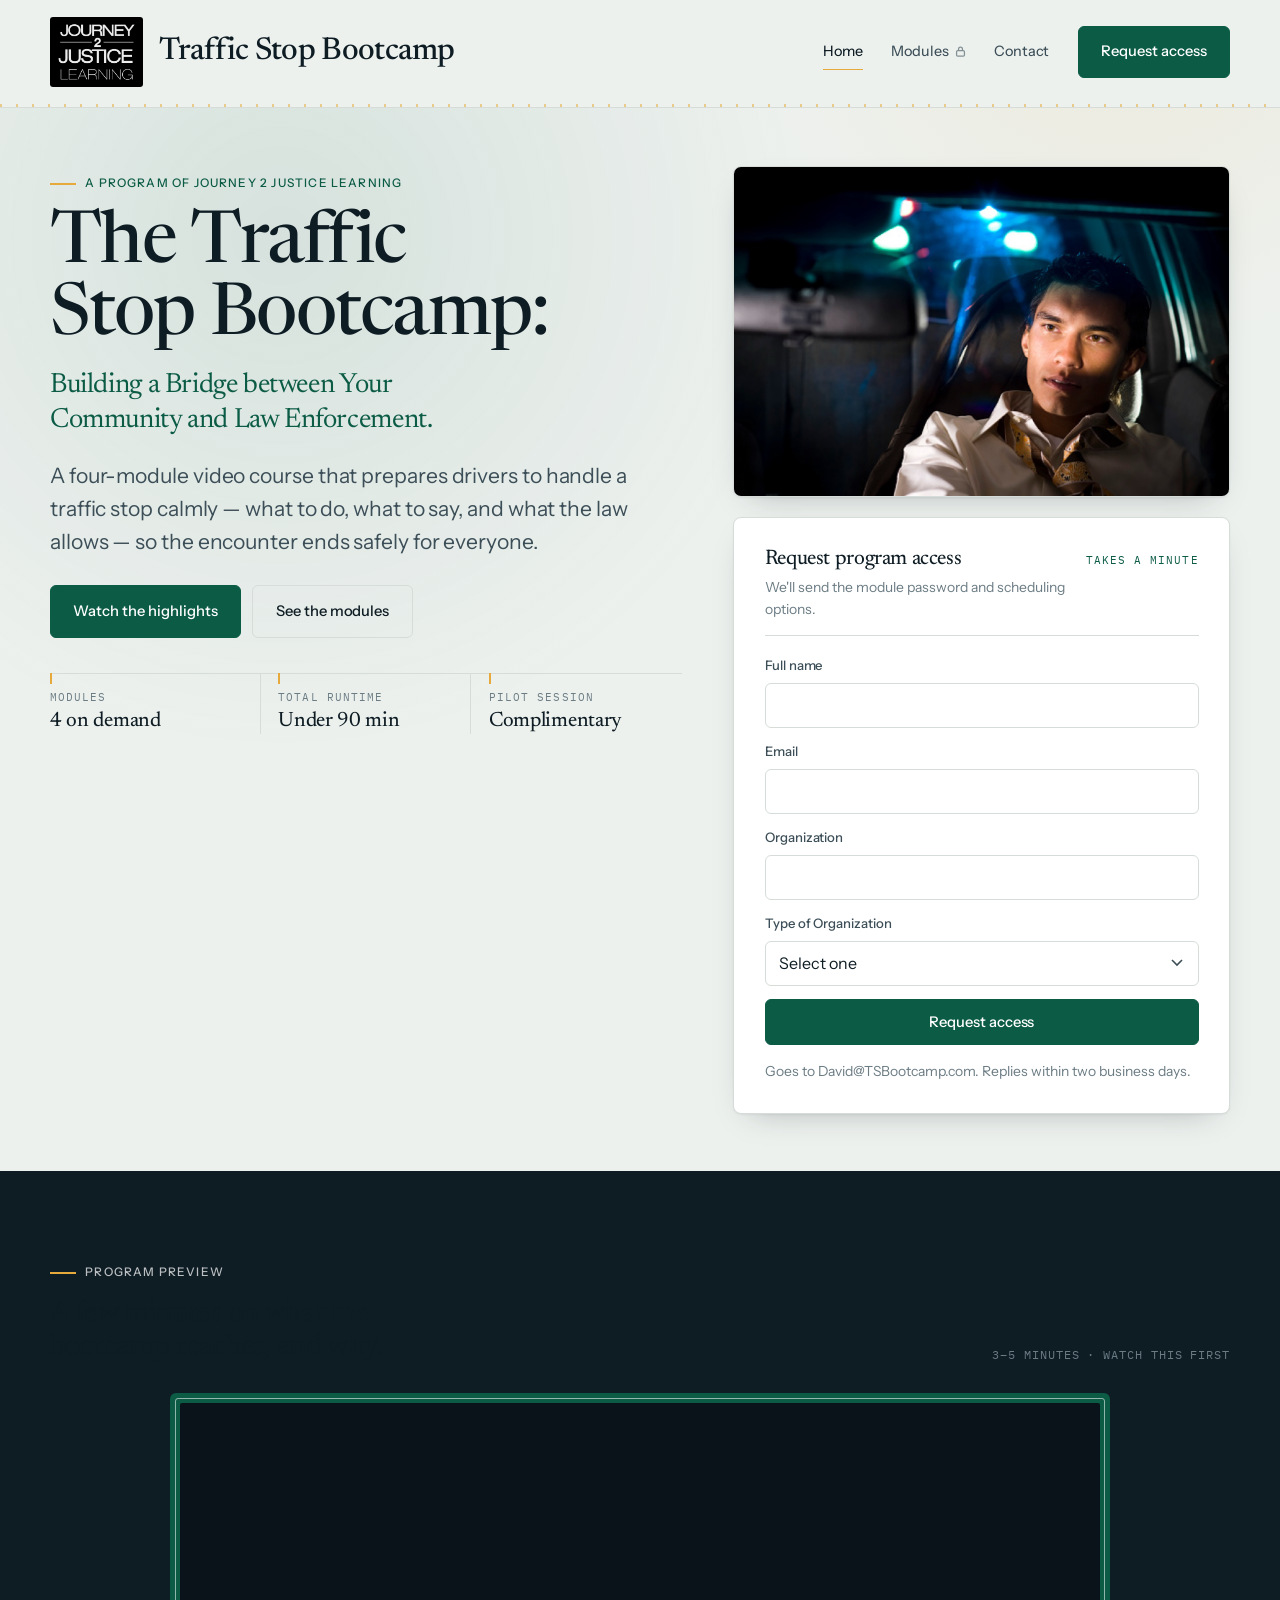
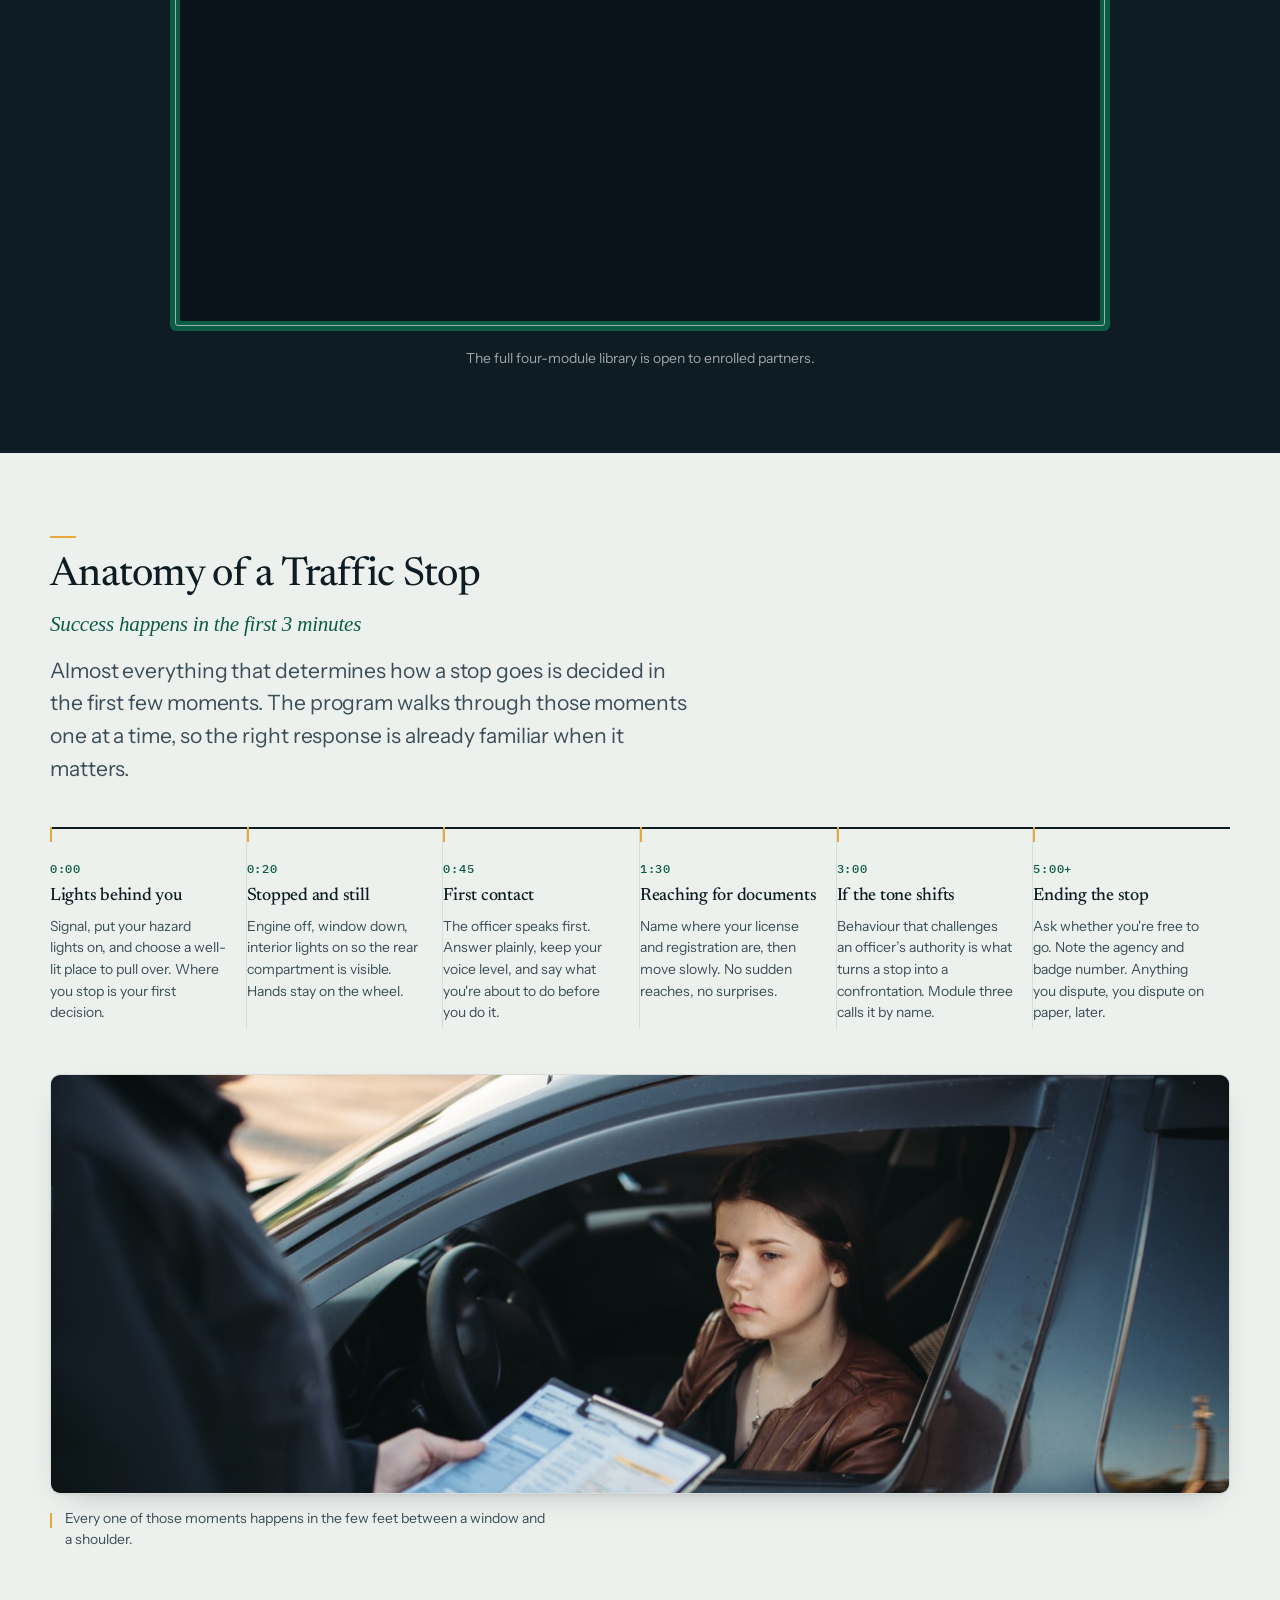
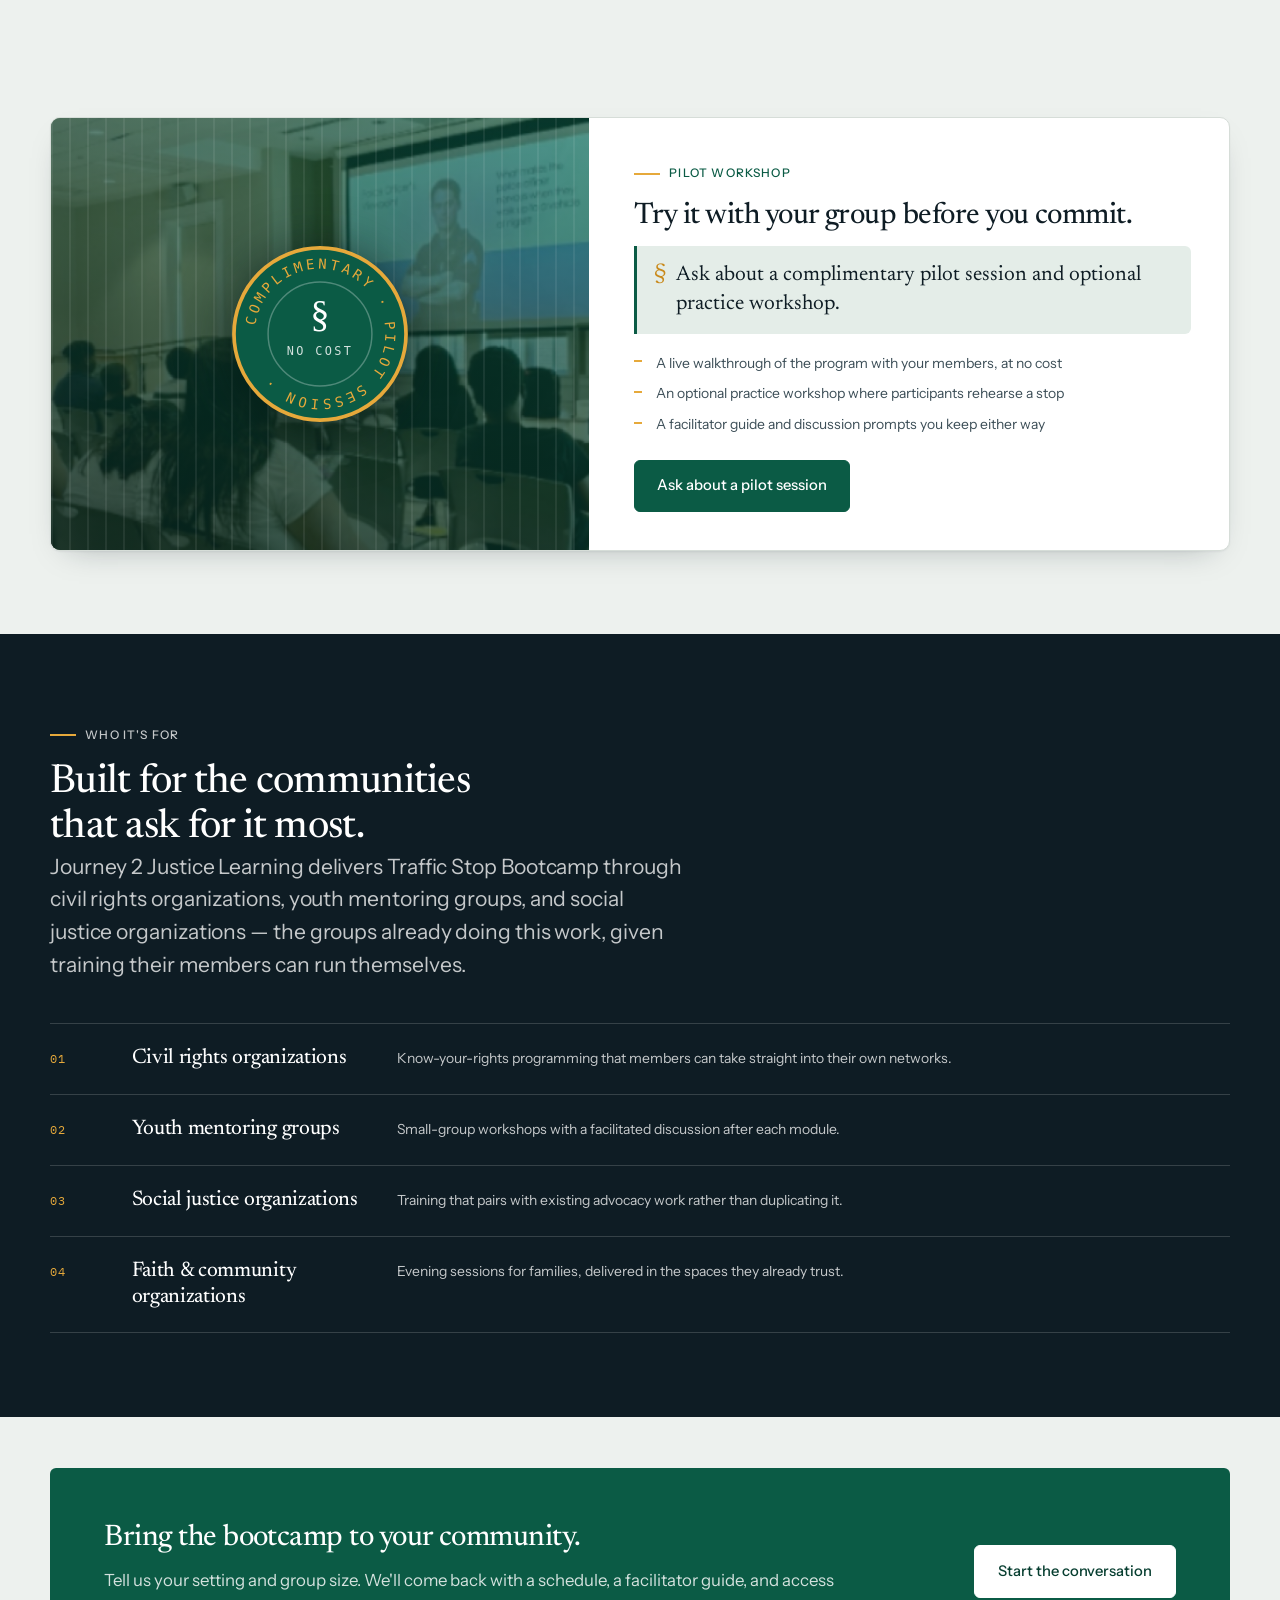
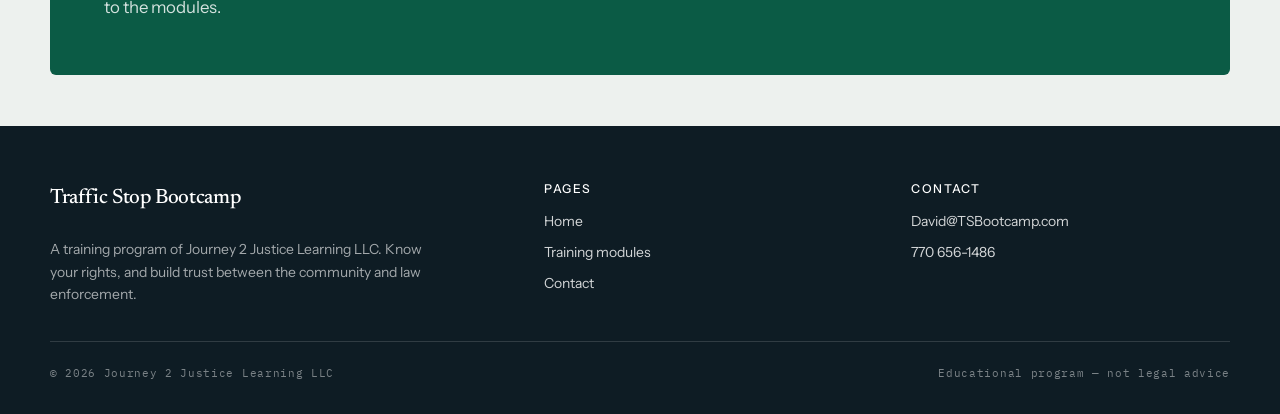
==== commit 216443d8: "Apply the deck's changes Logo: the client prefers the old Journey 2 Justice mark to the traffic-ligh" ====
--- a/index.html
+++ b/index.html
@@ -26,12 +26,12 @@
 <header class="site-header">
   <div class="shell header__inner">
 
-    <!-- LOGO: client wordmark lockup. assets/img/logo.png for light grounds,
-         assets/img/logo-light.png is the same artwork knocked out white. -->
+    <!-- LOGO: the Journey 2 Justice Learning mark, with the program name set
+         beside it. assets/img/logo-traffic-light.png is the earlier lockup. -->
     <a class="brand" href="index.html">
-      <img class="brand__lockup" src="assets/img/logo.png"
-           alt="Traffic Stop Bootcamp" width="1100" height="406">
-      <span class="brand__org">Journey 2 Justice Learning</span>
+      <img class="brand__mark" src="assets/img/logo.png"
+           alt="Journey 2 Justice Learning" width="680" height="507">
+      <span class="brand__name">Traffic Stop Bootcamp</span>
     </a>
 
     <button class="nav-toggle" type="button" aria-expanded="false" aria-controls="primary-nav" aria-label="Menu">
@@ -189,8 +189,8 @@
     <div class="shell">
 
       <div class="section__head reveal">
-        <p class="eyebrow">Anatomy of a stop</p>
-        <h2>A stop is a sequence. We teach it in order.</h2>
+        <h2 class="head--ticked">Anatomy of a Traffic Stop</h2>
+        <p class="head__sub">Success happens in the first 3 minutes</p>
         <p class="lede">
           Almost everything that determines how a stop goes is decided in the first
           few moments. The program walks through those moments one at a time, so the
@@ -246,67 +246,6 @@
       </figure>
     </div>
   </section>
-
-  <!-- ===================== MODULE PREVIEW ===================== -->
-  <section class="section section--tint">
-    <div class="shell">
-
-      <div class="section__head reveal">
-        <p class="eyebrow">Training modules</p>
-        <h2>Four modules. One skill each.</h2>
-        <p class="lede">
-          Each module is a short video with a facilitator prompt, built to run inside a
-          single class period. The full library is password-protected for enrolled partners.
-        </p>
-      </div>
-
-      <div class="grid grid--4 reveal">
-
-        <a class="module-preview" href="modules.html">
-          <span class="module-preview__pic">
-            <img src="assets/img/module-1.jpg" alt="A driver speaks calmly with an officer beside a patrol car." width="640" height="480" loading="lazy">
-          </span>
-          <span class="module-preview__num">Module 01</span>
-          <h3>The Ideal Traffic Stop</h3>
-          <p>The five actions that build trust in the first moments of a stop.</p>
-        </a>
-
-        <a class="module-preview" href="modules.html">
-          <span class="module-preview__pic">
-            <img src="assets/img/module-2.jpg" alt="A seated driver hands his licence through the window to an officer." width="640" height="480" loading="lazy">
-          </span>
-          <span class="module-preview__num">Module 02</span>
-          <h3>Communication Skills</h3>
-          <p>Tone, word choice, and answering questions without escalating.</p>
-        </a>
-
-        <a class="module-preview" href="modules.html">
-          <span class="module-preview__pic">
-            <img src="assets/img/module-3.jpg" alt="A driver leans out of his window mid-argument, pointing angrily." width="640" height="480" loading="lazy">
-          </span>
-          <span class="module-preview__num">Module 03</span>
-          <h3>Diffusing a High-Tension Situation</h3>
-          <p>Triggers, “contempt of cop,” and a three-step way to bring it down.</p>
-        </a>
-
-        <a class="module-preview" href="modules.html">
-          <span class="module-preview__pic">
-            <img src="assets/img/module-4.jpg" alt="An officer searches the front seat of a stopped car." width="640" height="480" loading="lazy">
-          </span>
-          <span class="module-preview__num">Module 04</span>
-          <h3>Replying to a Request to Search</h3>
-          <p>Consent, warrants, what to say if arrested, and ending the stop.</p>
-        </a>
-
-      </div>
-
-      <p class="form-note reveal" style="margin-top:1.4rem">
-        Partners receive the module password by email. <a href="contact.html">Request access</a>.
-      </p>
-
-    </div>
-  </section>
-
 
   <!-- ===================== PILOT WORKSHOP ===================== -->
   <section class="section" id="pilot">
--- a/assets/css/site.css
+++ b/assets/css/site.css
@@ -346,6 +346,7 @@
 }
 
 .grid { display: grid; gap: clamp(1rem, 2vw, 1.6rem); }
+.grid--2 { grid-template-columns: repeat(2, 1fr); }
 .grid--3 { grid-template-columns: repeat(3, 1fr); }
 .grid--4 { grid-template-columns: repeat(4, 1fr); }
 
@@ -390,20 +391,22 @@
   padding-block: 0.8rem;
 }
 
-/* Logo slot — the client's wordmark lockup carries the name itself, so the
-   only type set here is the parent organisation underneath it. */
+/* Logo slot — the Journey 2 Justice mark, with the program name set beside
+   it. The mark is a solid black tile, so it is sized by height to sit level
+   with the type rather than by width. */
 .brand {
   display: inline-flex;
-  flex-direction: column;
-  align-items: flex-start;
-  gap: 0.34rem;
+  align-items: center;
+  gap: clamp(0.75rem, 1.3vw, 1.1rem);
   text-decoration: none;
   color: var(--ink);
 }
-.brand__lockup {
+.brand__mark {
   display: block;
-  width: clamp(186px, 20vw, 266px);
-  height: auto;
+  width: auto;
+  height: clamp(54px, 5.4vw, 74px);
+  flex: none;
+  border-radius: 3px;
 }
 .brand__name {
   font-family: var(--display);
@@ -520,7 +523,9 @@
   display: grid;
   grid-template-columns: minmax(0, 1.12fr) minmax(340px, 0.88fr);
   gap: clamp(2rem, 4vw, 3.5rem);
-  align-items: center;
+  /* Top-aligned, so the headline starts level with the photograph beside it
+     instead of being pushed down the page by the taller form column. */
+  align-items: start;
 }
 
 /* No max-width here — the grid track is the measure. Capping the copy
@@ -764,6 +769,31 @@
   max-width: none;
 }
 
+/* Where the title says what the eyebrow would have said, the tick moves onto
+   the title and the sub-line carries the promise underneath it. */
+.head--ticked {
+  position: relative;
+  padding-top: 1.15rem;
+}
+.head--ticked::before {
+  content: "";
+  position: absolute;
+  top: 0; left: 0;
+  width: 26px; height: 2px;
+  background: var(--hazard);
+}
+.head__sub {
+  margin: 0.5rem 0 0;
+  font-family: var(--display);
+  font-size: clamp(1.1rem, 0.98rem + 0.42vw, 1.4rem);
+  font-weight: 400;
+  font-style: italic;
+  letter-spacing: -0.01em;
+  color: var(--sign);
+  max-width: none;
+}
+.section__head .head__sub + .lede { margin-top: 0.85rem; }
+
 /* The photograph that closes the sequence. Wide and shallow so it reads as a
    band under the track rather than competing with it. */
 .anatomy__figure {
@@ -1013,14 +1043,26 @@
 
 
 /* --- Modules page: gate -------------------------------------------------- */
+/* --- Modules page: descriptions and the gate, side by side ---------------
+   The four modules are described in the open; the password only stands in
+   front of the videos. The card rides alongside the descriptions rather than
+   blocking the page, and follows the reader down on a tall screen. */
+.modules-intro__grid {
+  display: grid;
+  grid-template-columns: minmax(0, 1.15fr) minmax(320px, 0.85fr);
+  gap: clamp(2rem, 4vw, 3.5rem);
+  align-items: start;
+}
+.modules-intro__lead .section__head { margin-bottom: clamp(1.6rem, 3vw, 2.2rem); }
+.modules-intro__lead h1 { font-size: var(--step-3); }
+.modules-intro__cards { row-gap: clamp(1.6rem, 3vw, 2.2rem); }
+
 .gate {
-  min-height: 74vh;
-  display: grid;
-  place-items: center;
-  padding-block: clamp(3rem, 8vw, 6rem);
+  position: sticky;
+  top: clamp(1.2rem, 3vw, 2rem);
 }
 .gate__card {
-  width: min(100%, 460px);
+  width: 100%;
   background: var(--white);
   border: 1px solid var(--mist);
   border-top: 4px solid var(--sign);
@@ -1061,6 +1103,9 @@
 /* Set by an inline script in modules.html so a returning, already-unlocked
    visitor never sees the gate flash before the script runs. */
 html[data-gate="open"] .gate { display: none; }
+/* With the card gone the descriptions take the full measure. */
+html[data-gate="open"] .modules-intro__grid { grid-template-columns: minmax(0, 1fr); }
+html[data-gate="open"] .modules-intro__cards { grid-template-columns: repeat(4, 1fr); }
 
 /* --- Modules page: one row per module ------------------------------------ */
 .module {
@@ -1260,7 +1305,12 @@
 @media (max-width: 940px) {
   .hero__grid,
   .contact__grid,
+  .modules-intro__grid,
   .module { grid-template-columns: 1fr; }
+
+  /* Stacked, the card is just another block — nothing to stick to. */
+  .gate { position: static; }
+  html[data-gate="open"] .modules-intro__cards { grid-template-columns: repeat(2, 1fr); }
 
   .module { gap: 1.6rem; }
   .module:nth-child(even) .module__body { order: 0; }
@@ -1310,7 +1360,8 @@
     border-top: 2px solid var(--ink);
     padding: 1.5rem 0 1.3rem;
   }
-  .grid--3, .grid--4 { grid-template-columns: 1fr; }
+  .grid--2, .grid--3, .grid--4 { grid-template-columns: 1fr; }
+  html[data-gate="open"] .modules-intro__cards { grid-template-columns: 1fr; }
 
   .module__head { align-items: flex-start; }
   .module__pic { width: 84px; }
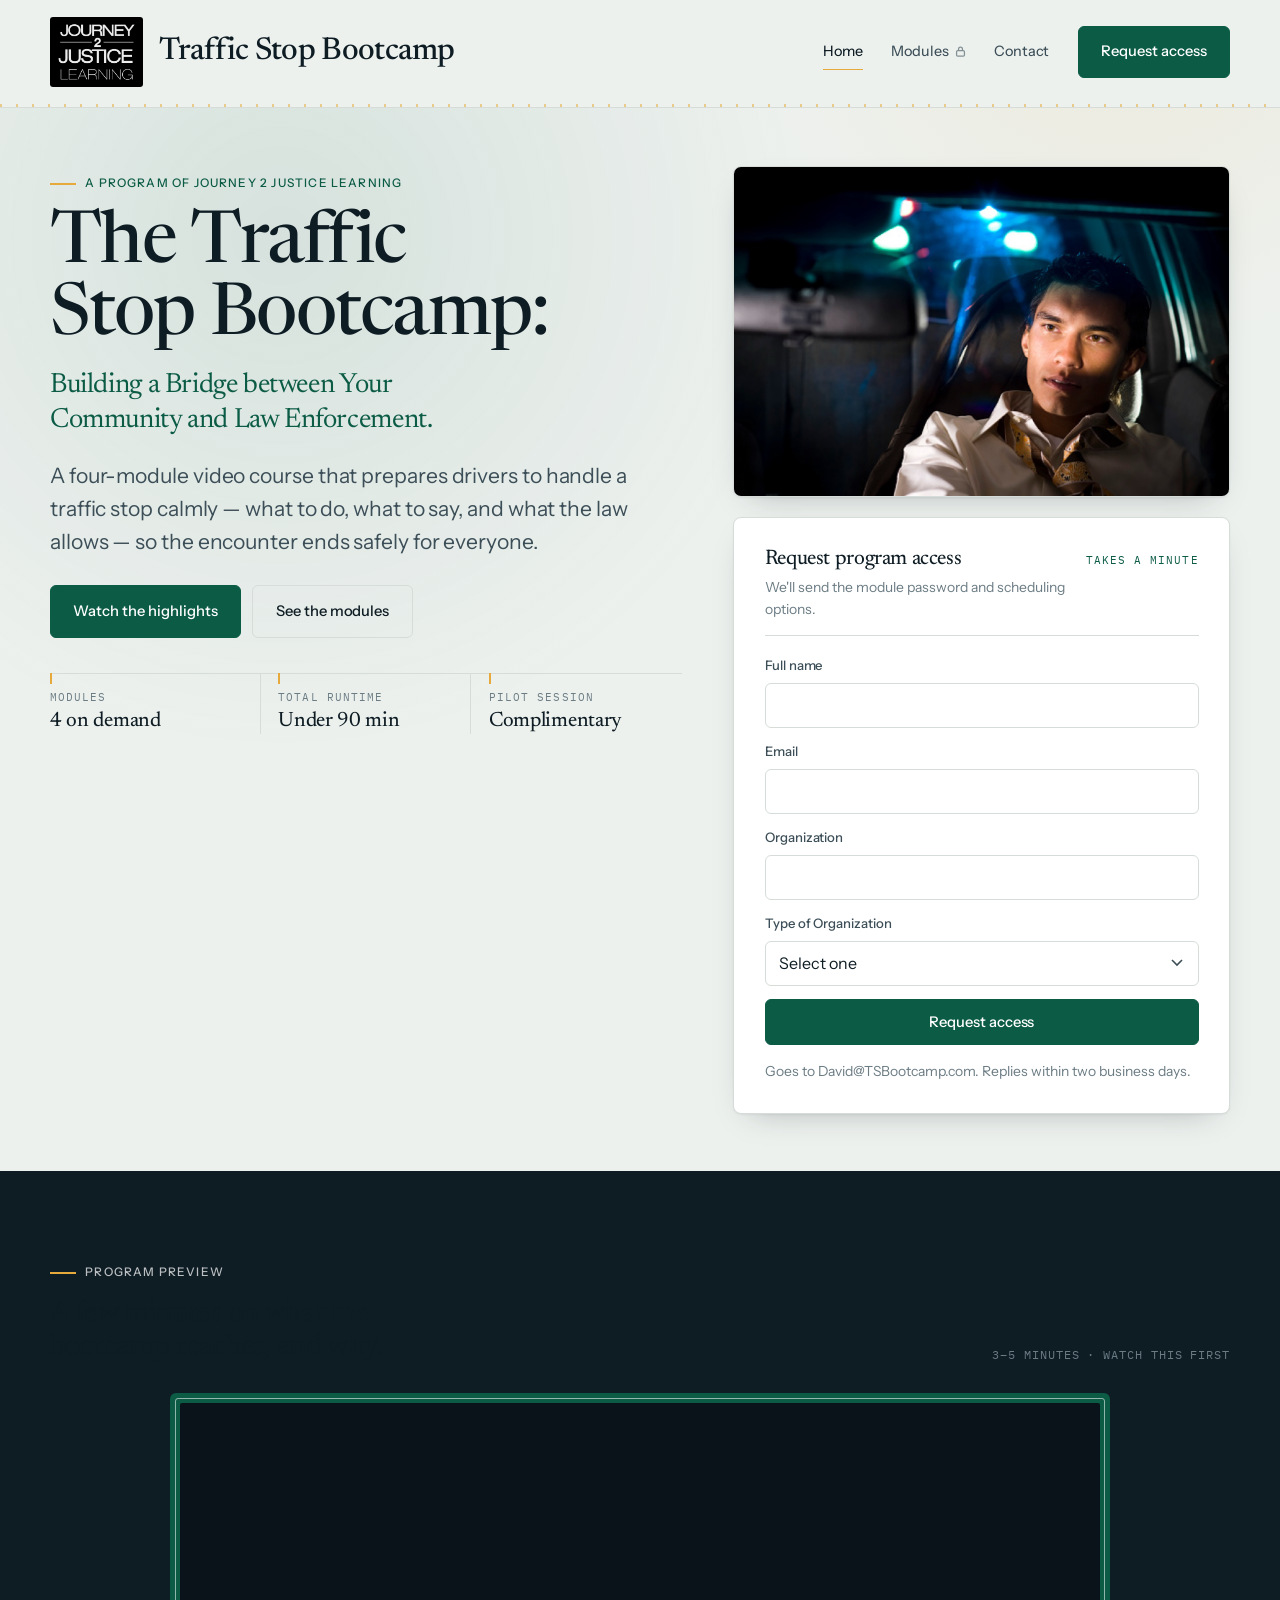
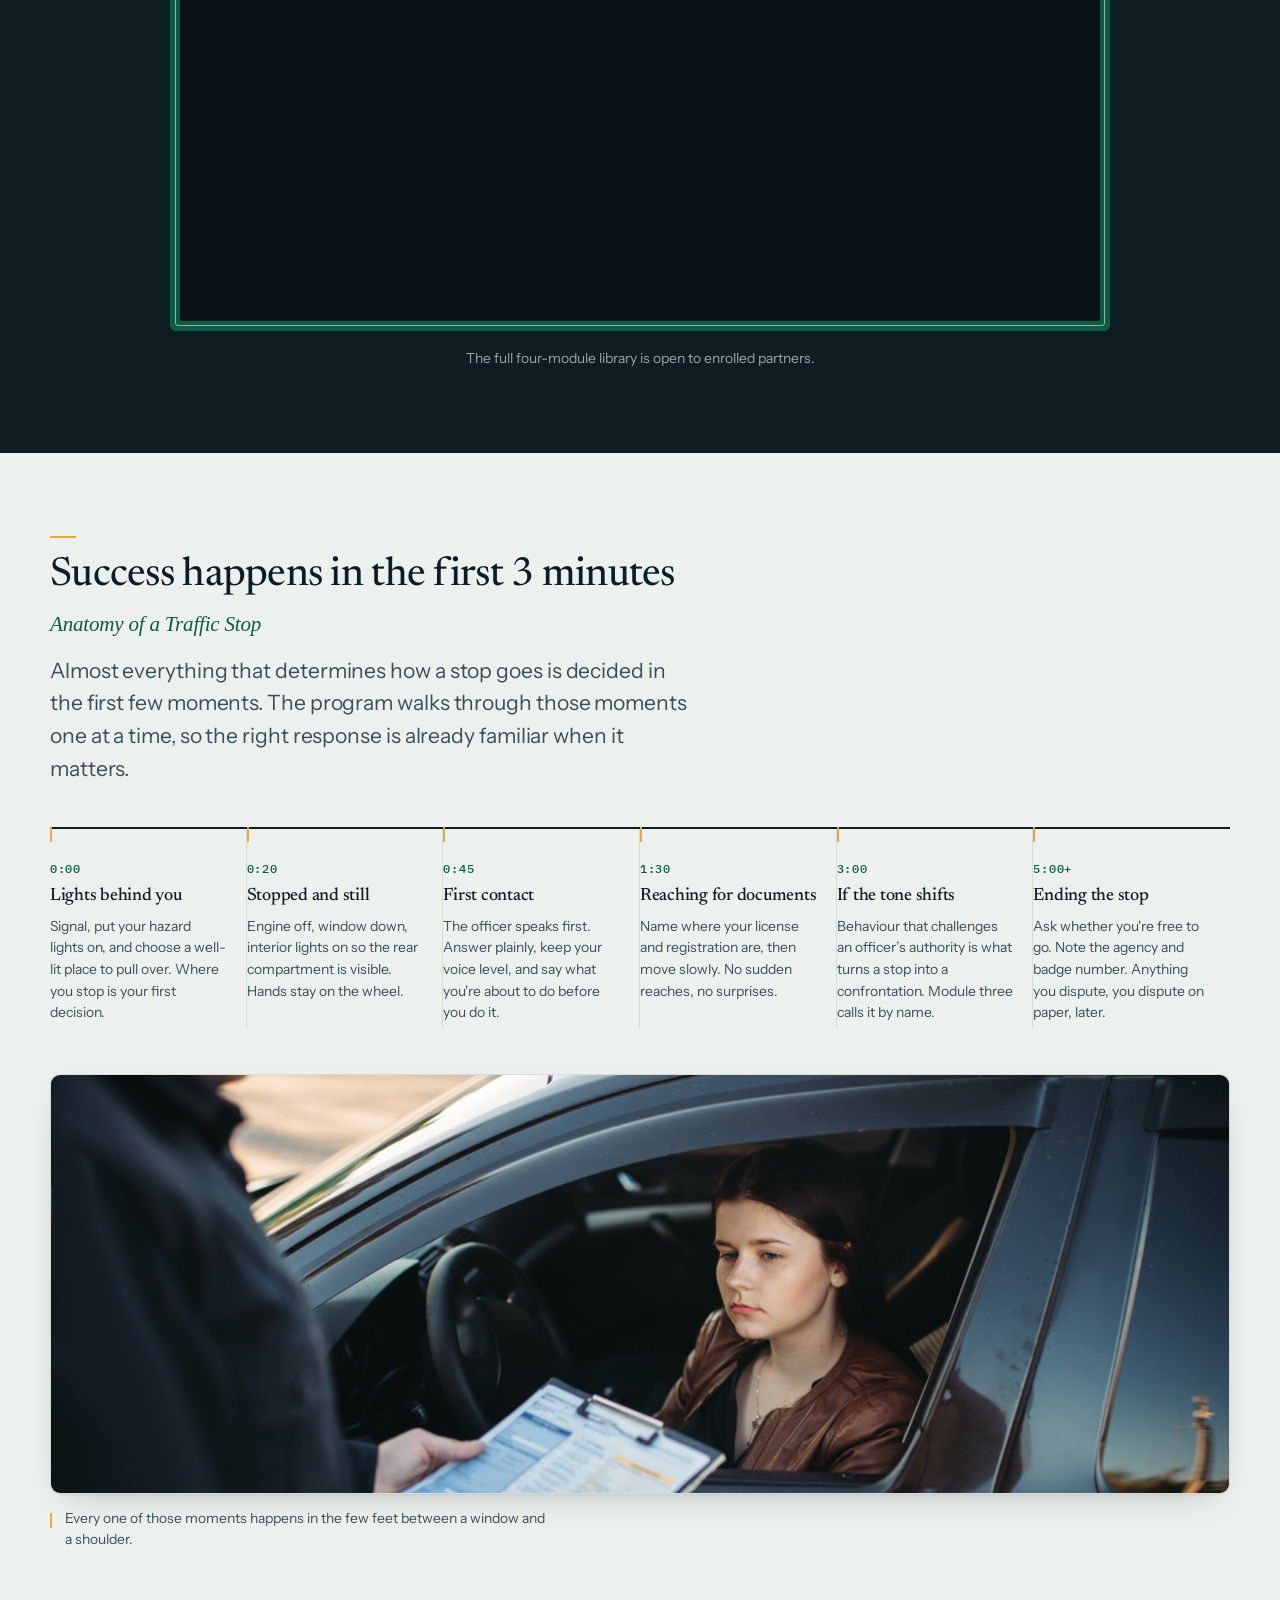
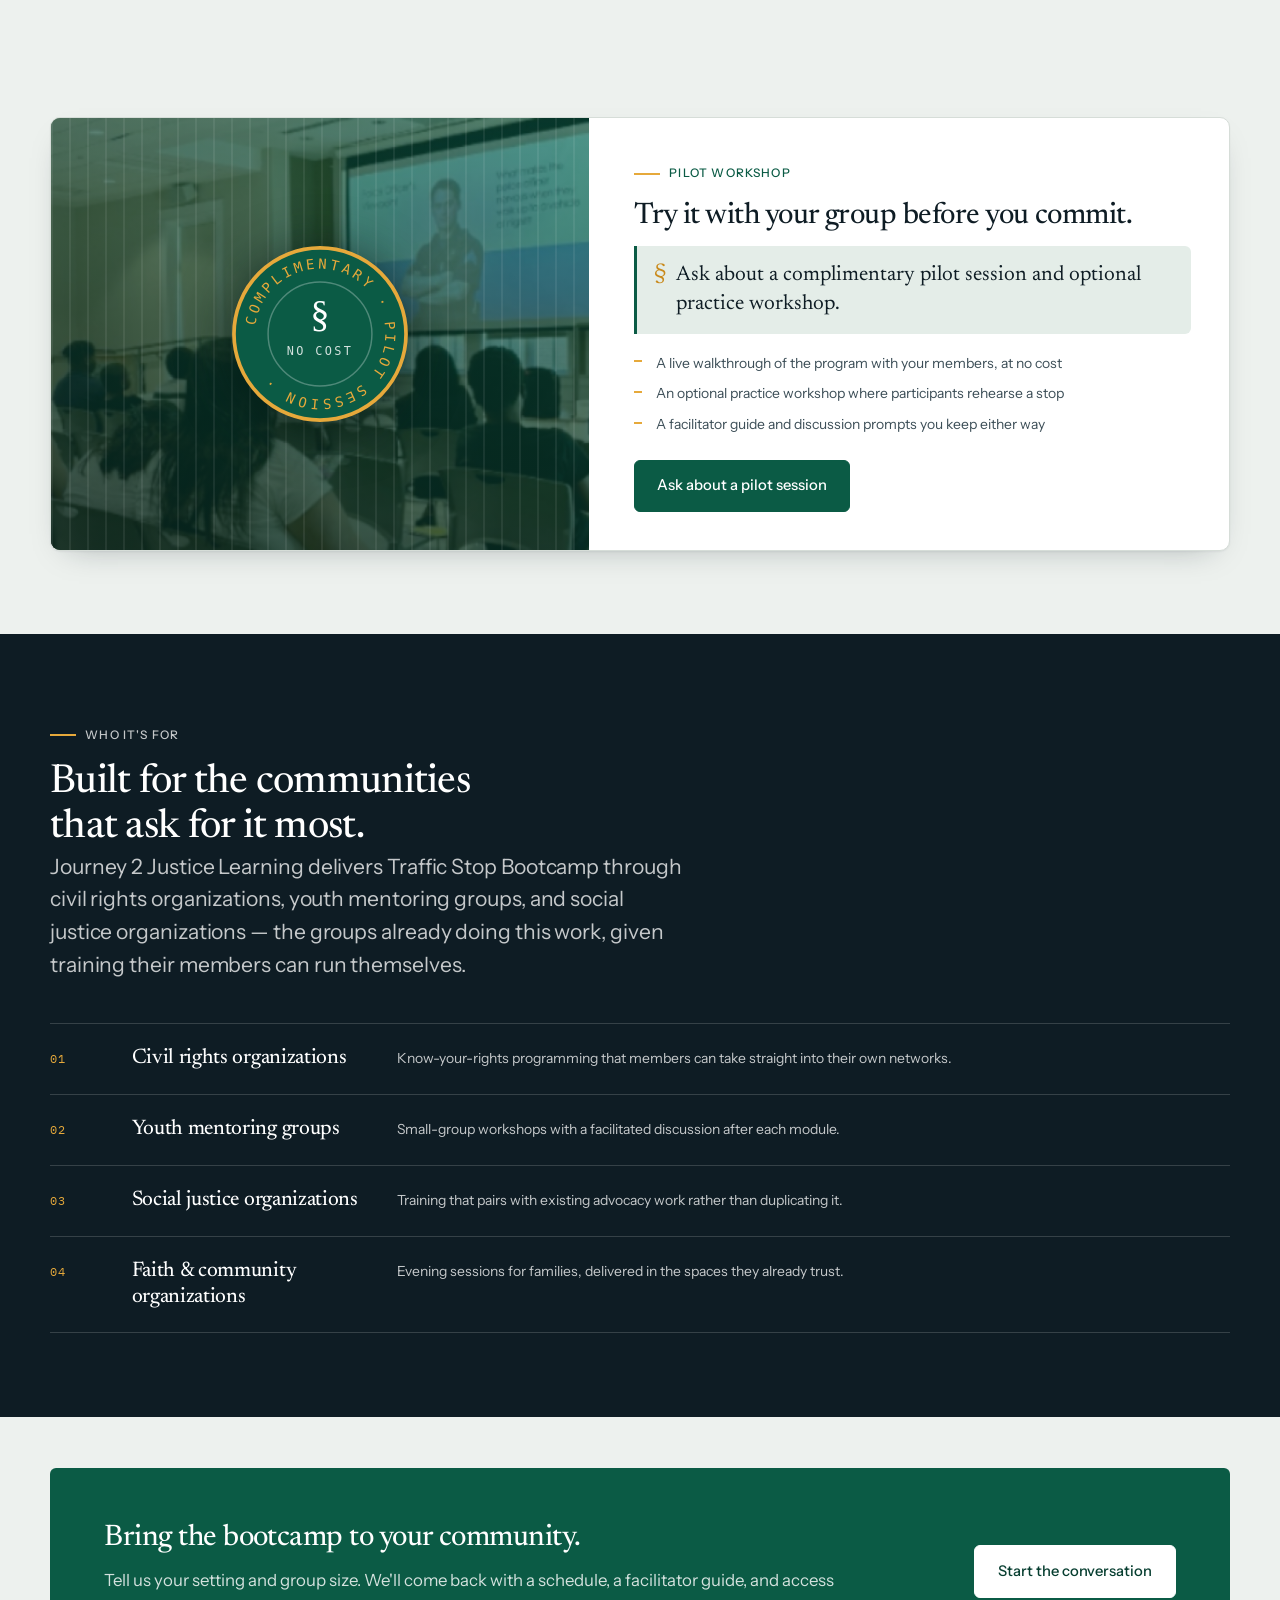
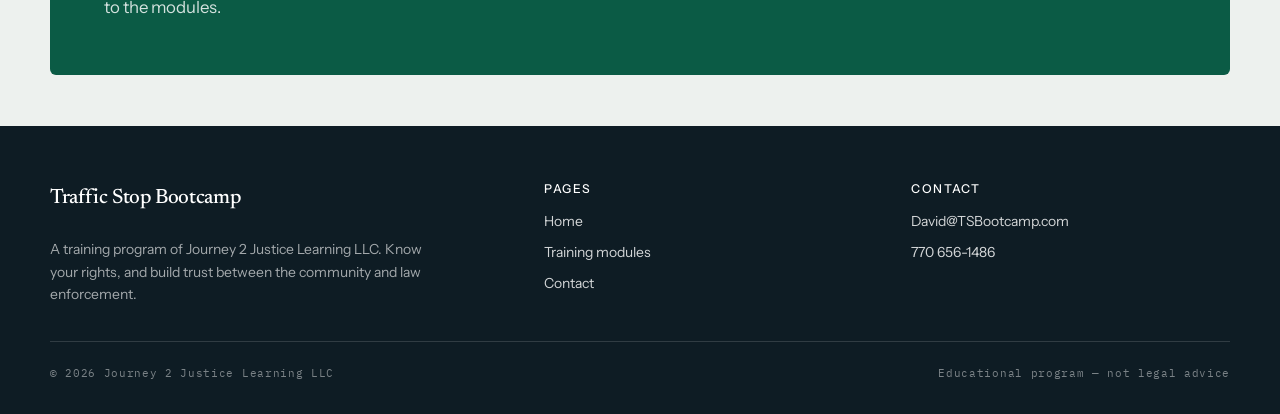
==== commit b0ebfaed: "Swap the anatomy heading pair The promise leads and the section name sits under it, rather than the " ====
--- a/index.html
+++ b/index.html
@@ -189,8 +189,8 @@
     <div class="shell">
 
       <div class="section__head reveal">
-        <h2 class="head--ticked">Anatomy of a Traffic Stop</h2>
-        <p class="head__sub">Success happens in the first 3 minutes</p>
+        <h2 class="head--ticked">Success happens in the first 3 minutes</h2>
+        <p class="head__sub">Anatomy of a Traffic Stop</p>
         <p class="lede">
           Almost everything that determines how a stop goes is decided in the first
           few moments. The program walks through those moments one at a time, so the
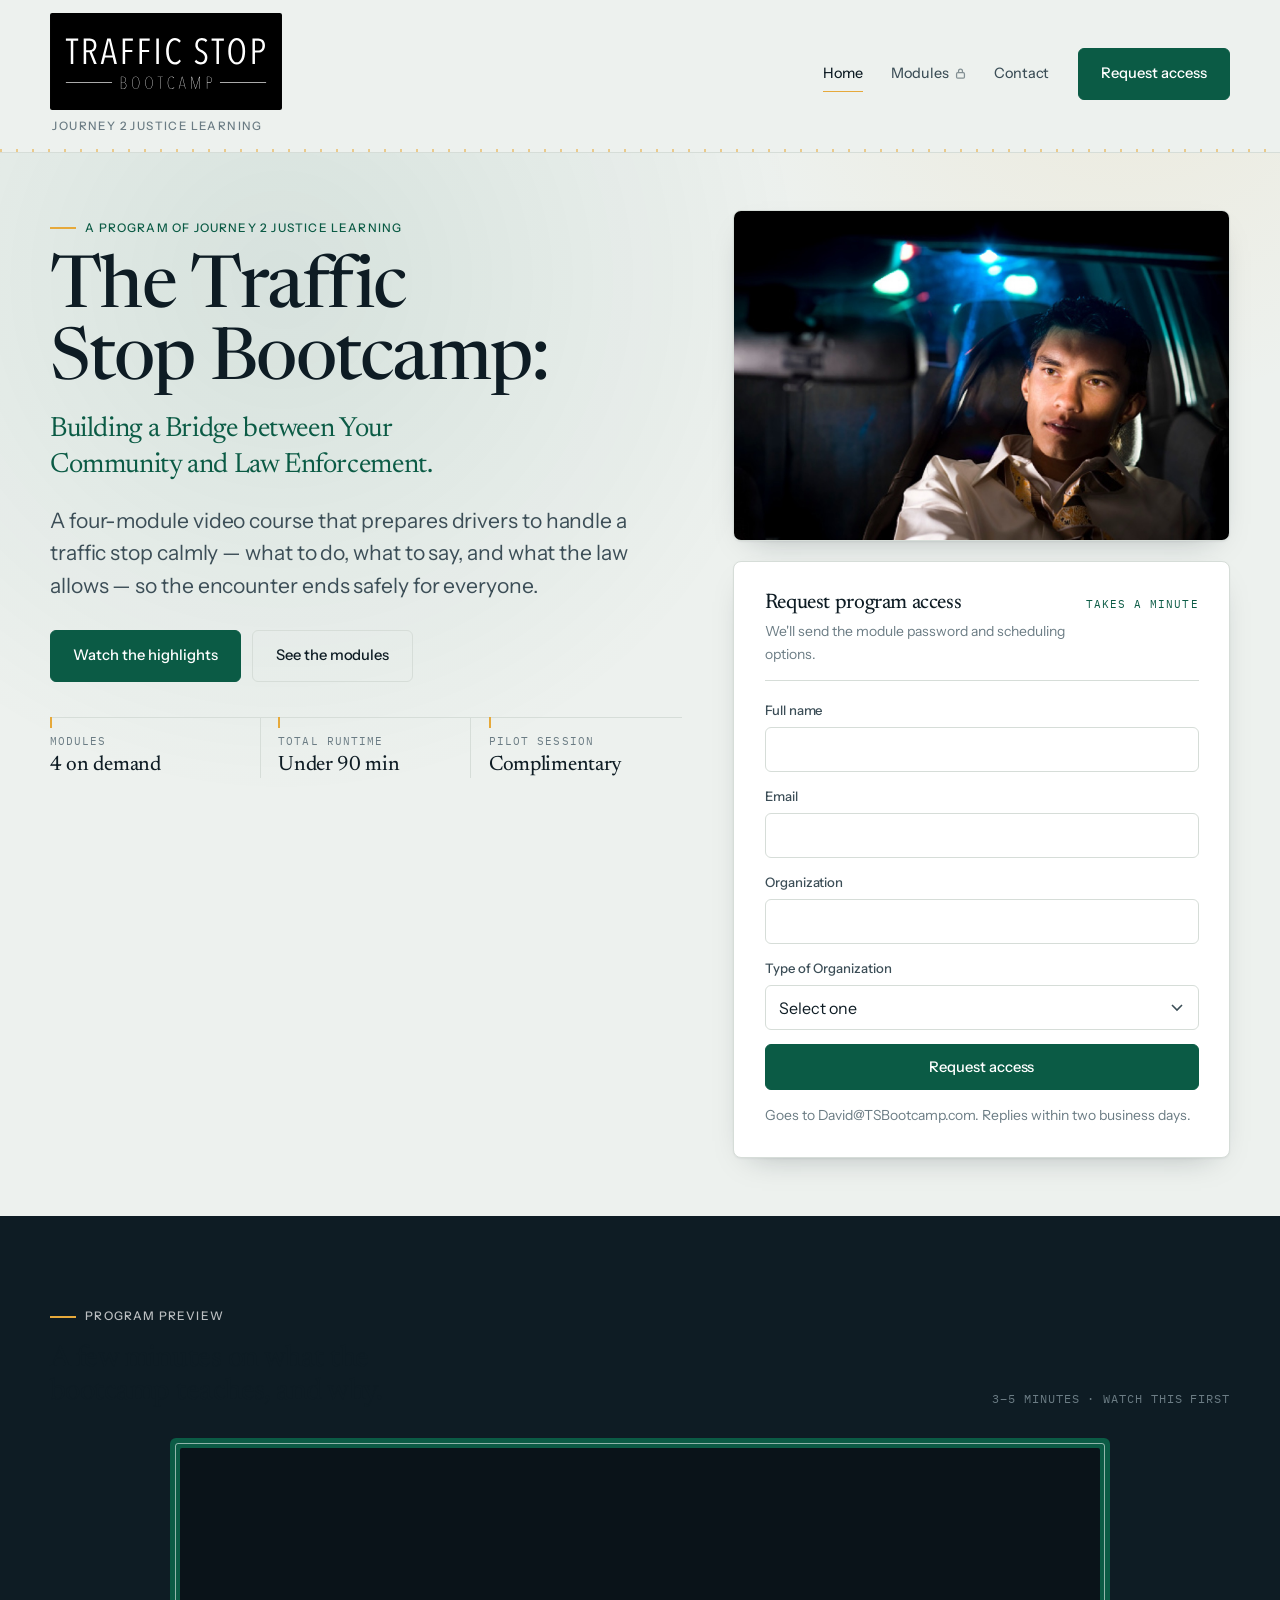
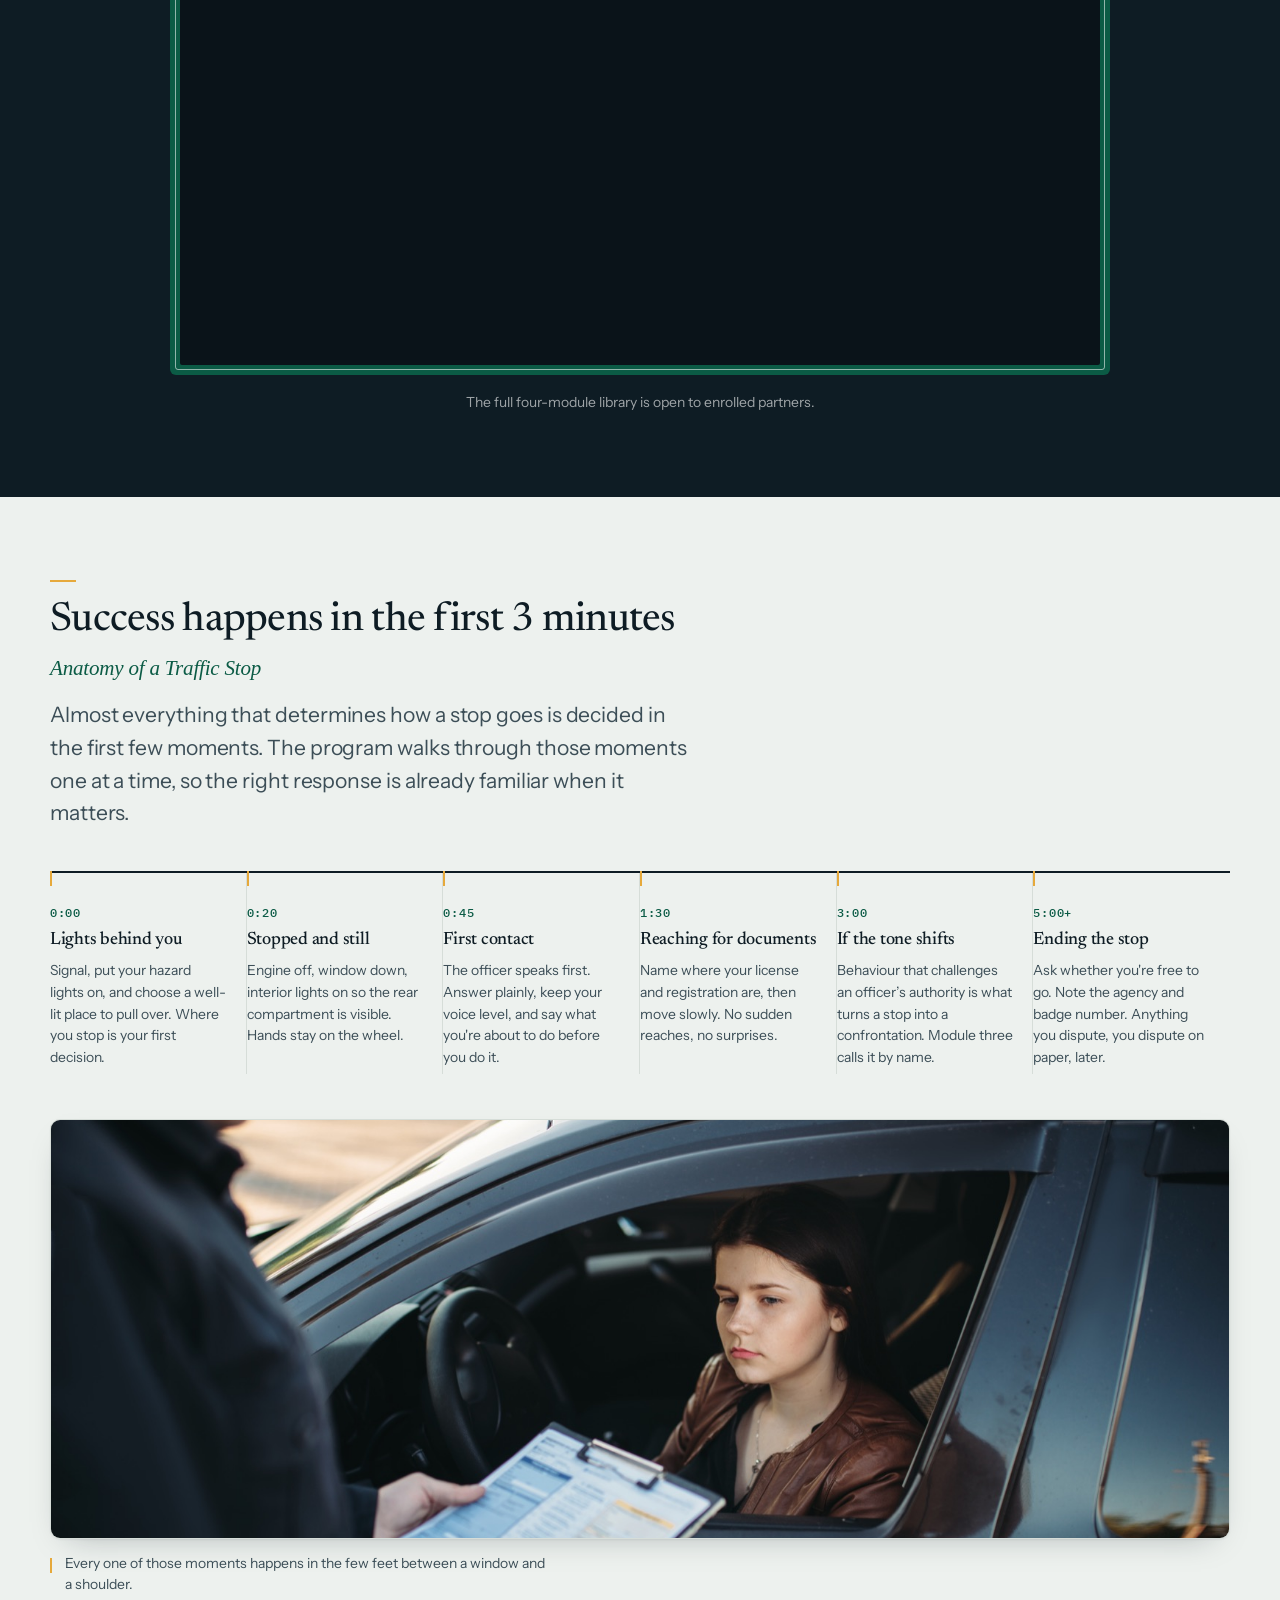
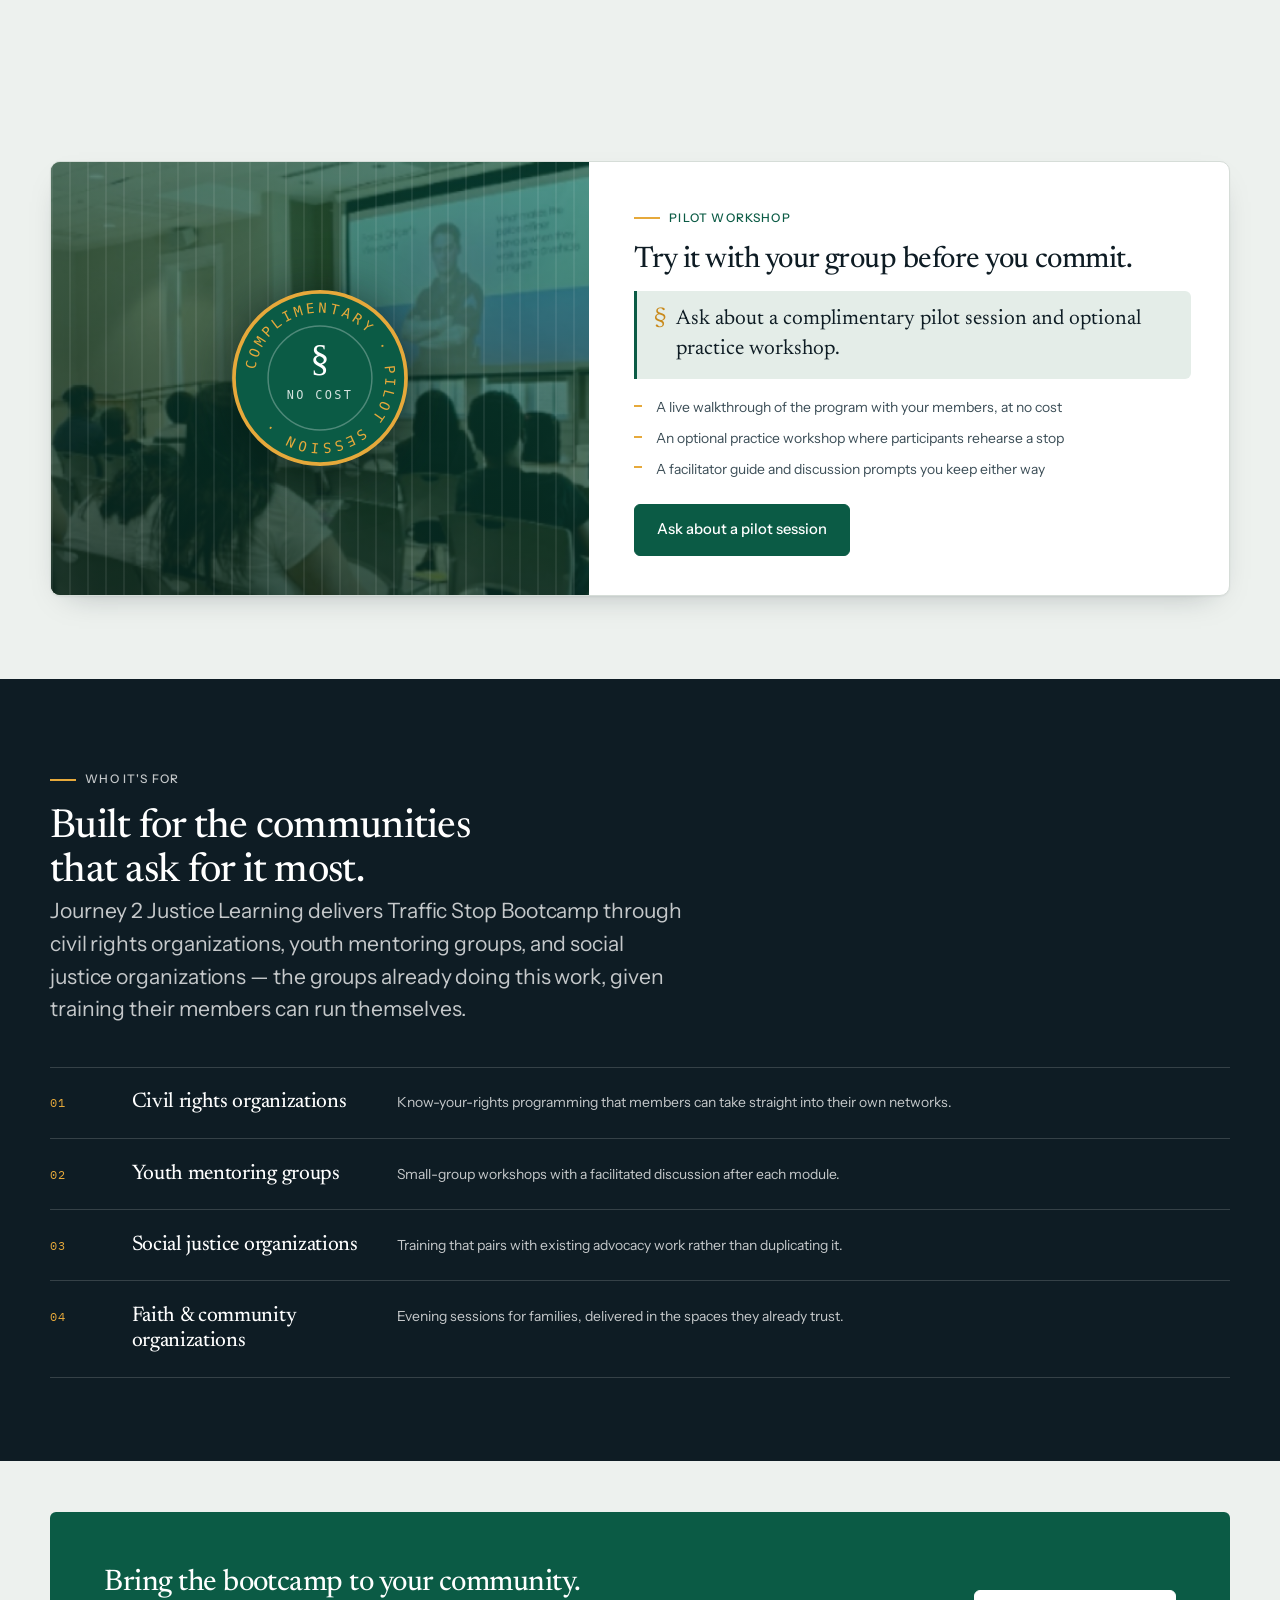
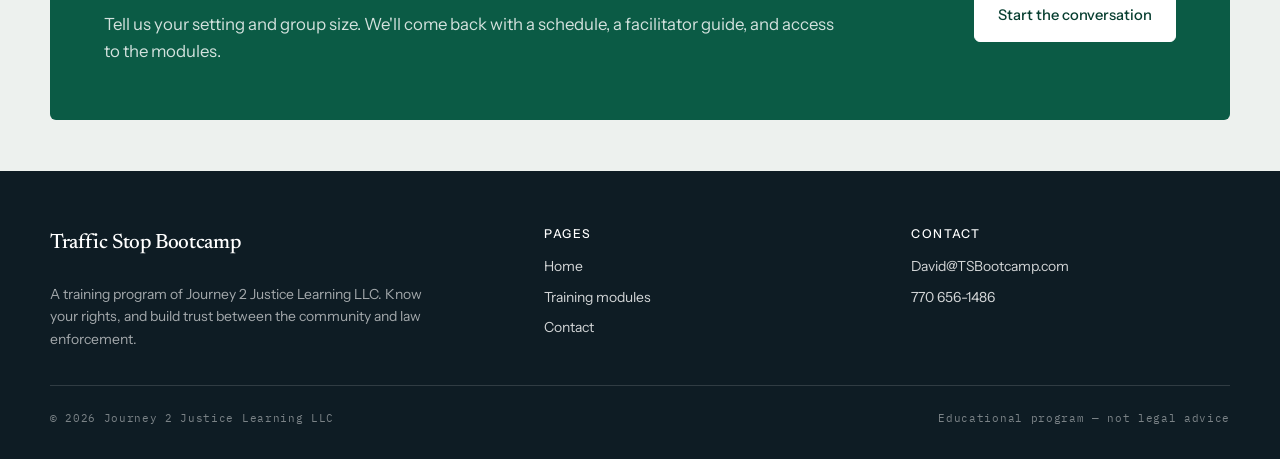
==== commit a197c9f4: "Draw a proper Traffic Stop Bootcamp wordmark The client liked the old Journey 2 Justice mark and ask" ====
--- a/index.html
+++ b/index.html
@@ -26,12 +26,12 @@
 <header class="site-header">
   <div class="shell header__inner">
 
-    <!-- LOGO: the Journey 2 Justice Learning mark, with the program name set
-         beside it. assets/img/logo-traffic-light.png is the earlier lockup. -->
+    <!-- LOGO: assets/img/logo.svg, built by assets/img/logo-source/build-logo.py.
+         logo-stacked.svg is the square alternate, logo-j2j.png the parent mark. -->
     <a class="brand" href="index.html">
-      <img class="brand__mark" src="assets/img/logo.png"
-           alt="Journey 2 Justice Learning" width="680" height="507">
-      <span class="brand__name">Traffic Stop Bootcamp</span>
+      <img class="brand__lockup" src="assets/img/logo.svg"
+           alt="Traffic Stop Bootcamp" width="760" height="320">
+      <span class="brand__org">Journey 2 Justice Learning</span>
     </a>
 
     <button class="nav-toggle" type="button" aria-expanded="false" aria-controls="primary-nav" aria-label="Menu">
--- a/assets/css/site.css
+++ b/assets/css/site.css
@@ -391,22 +391,21 @@
   padding-block: 0.8rem;
 }
 
-/* Logo slot — the Journey 2 Justice mark, with the program name set beside
-   it. The mark is a solid black tile, so it is sized by height to sit level
-   with the type rather than by width. */
+/* Logo slot — the wordmark carries the program name, so the only type set
+   here is the parent organisation under it. The lockup is a solid black tile
+   sized by width, which is the dimension a page header has to spare. */
 .brand {
   display: inline-flex;
-  align-items: center;
-  gap: clamp(0.75rem, 1.3vw, 1.1rem);
+  flex-direction: column;
+  align-items: flex-start;
+  gap: 0.4rem;
   text-decoration: none;
   color: var(--ink);
 }
-.brand__mark {
+.brand__lockup {
   display: block;
-  width: auto;
-  height: clamp(54px, 5.4vw, 74px);
-  flex: none;
-  border-radius: 3px;
+  width: clamp(176px, 19vw, 232px);
+  height: auto;
 }
 .brand__name {
   font-family: var(--display);
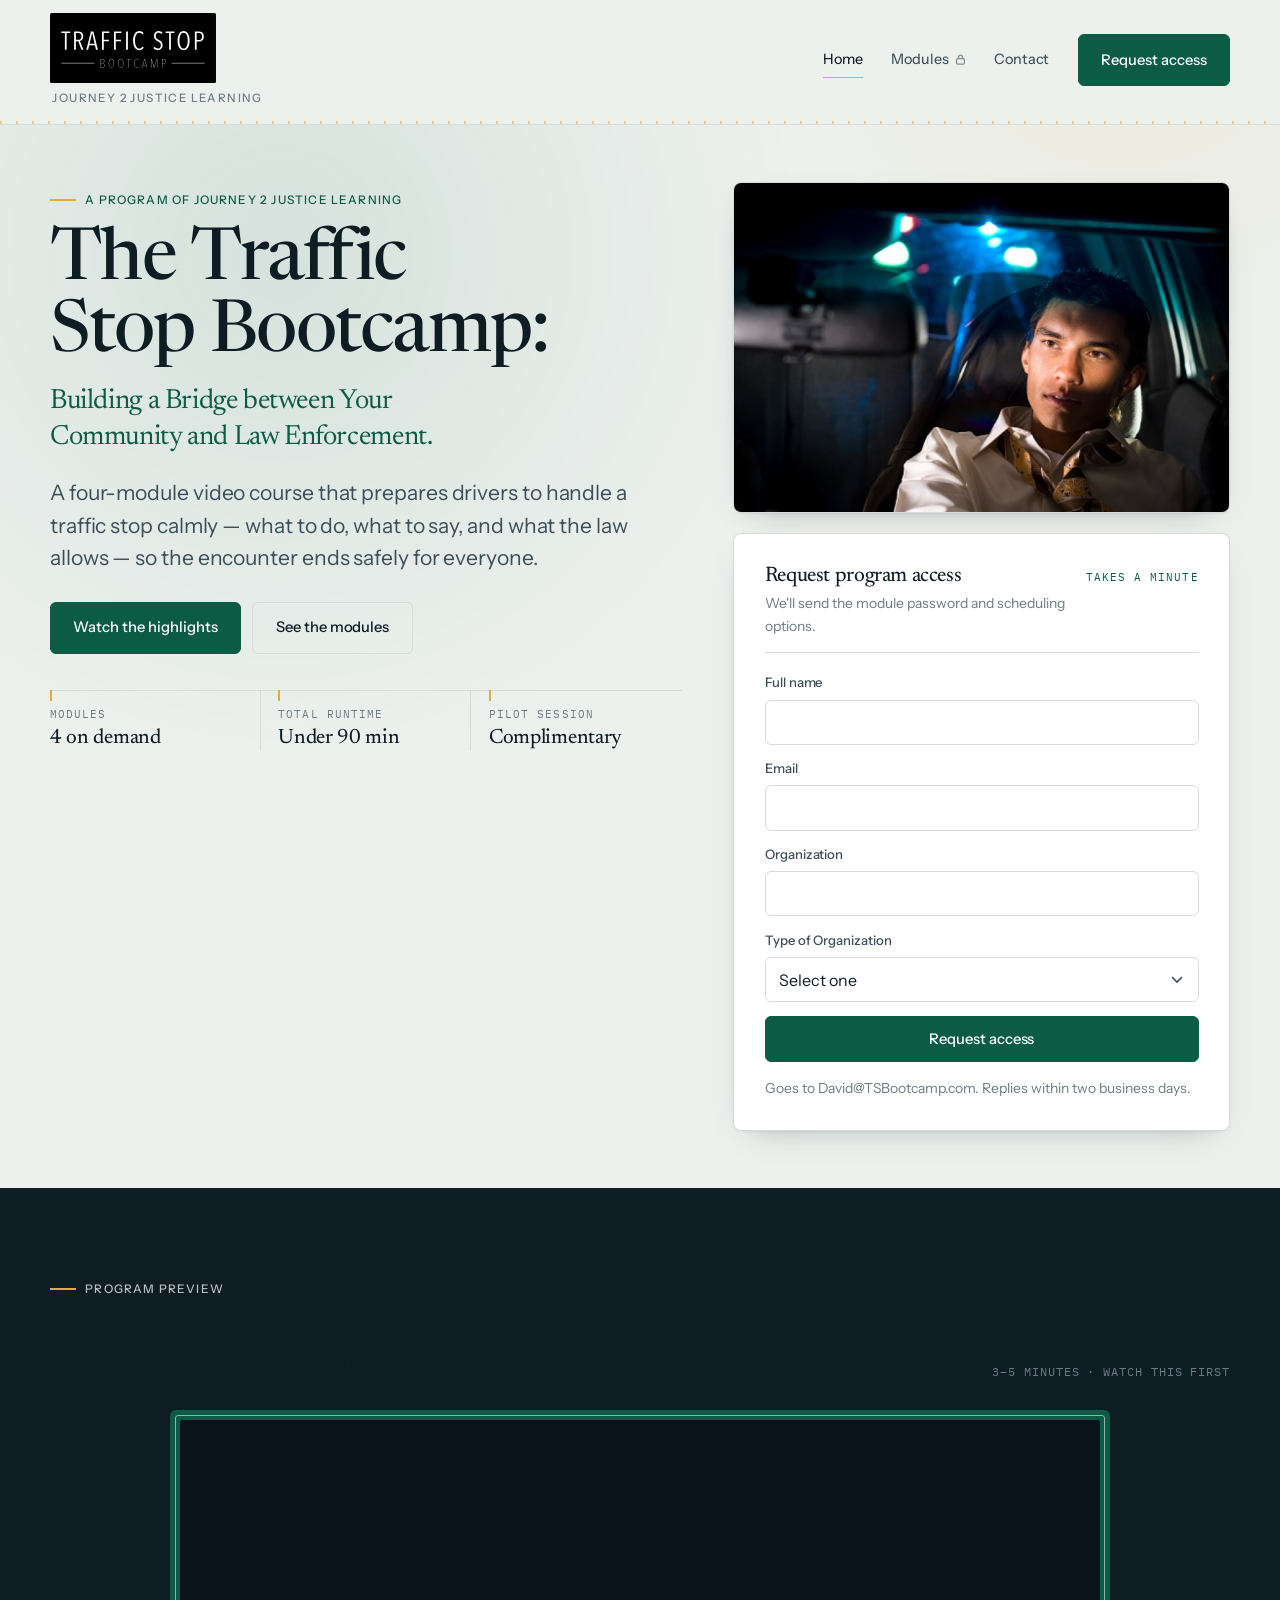
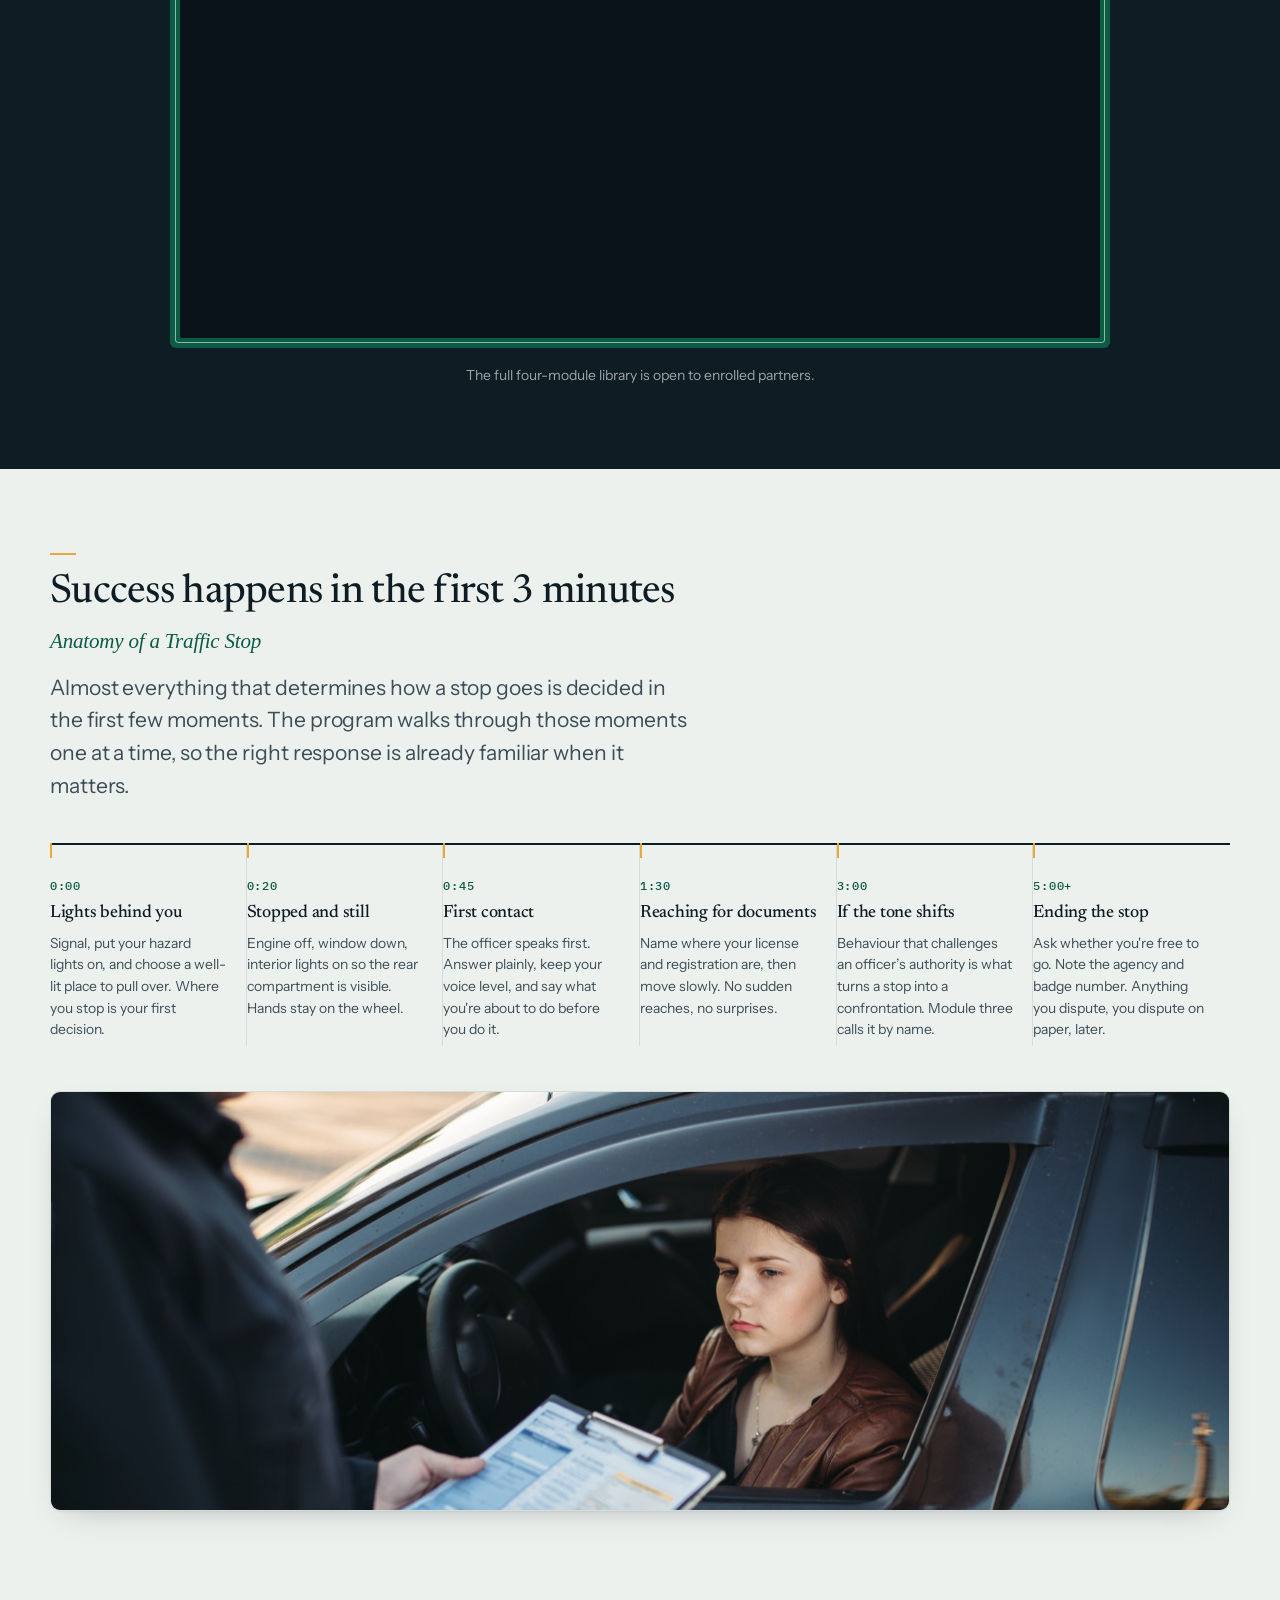
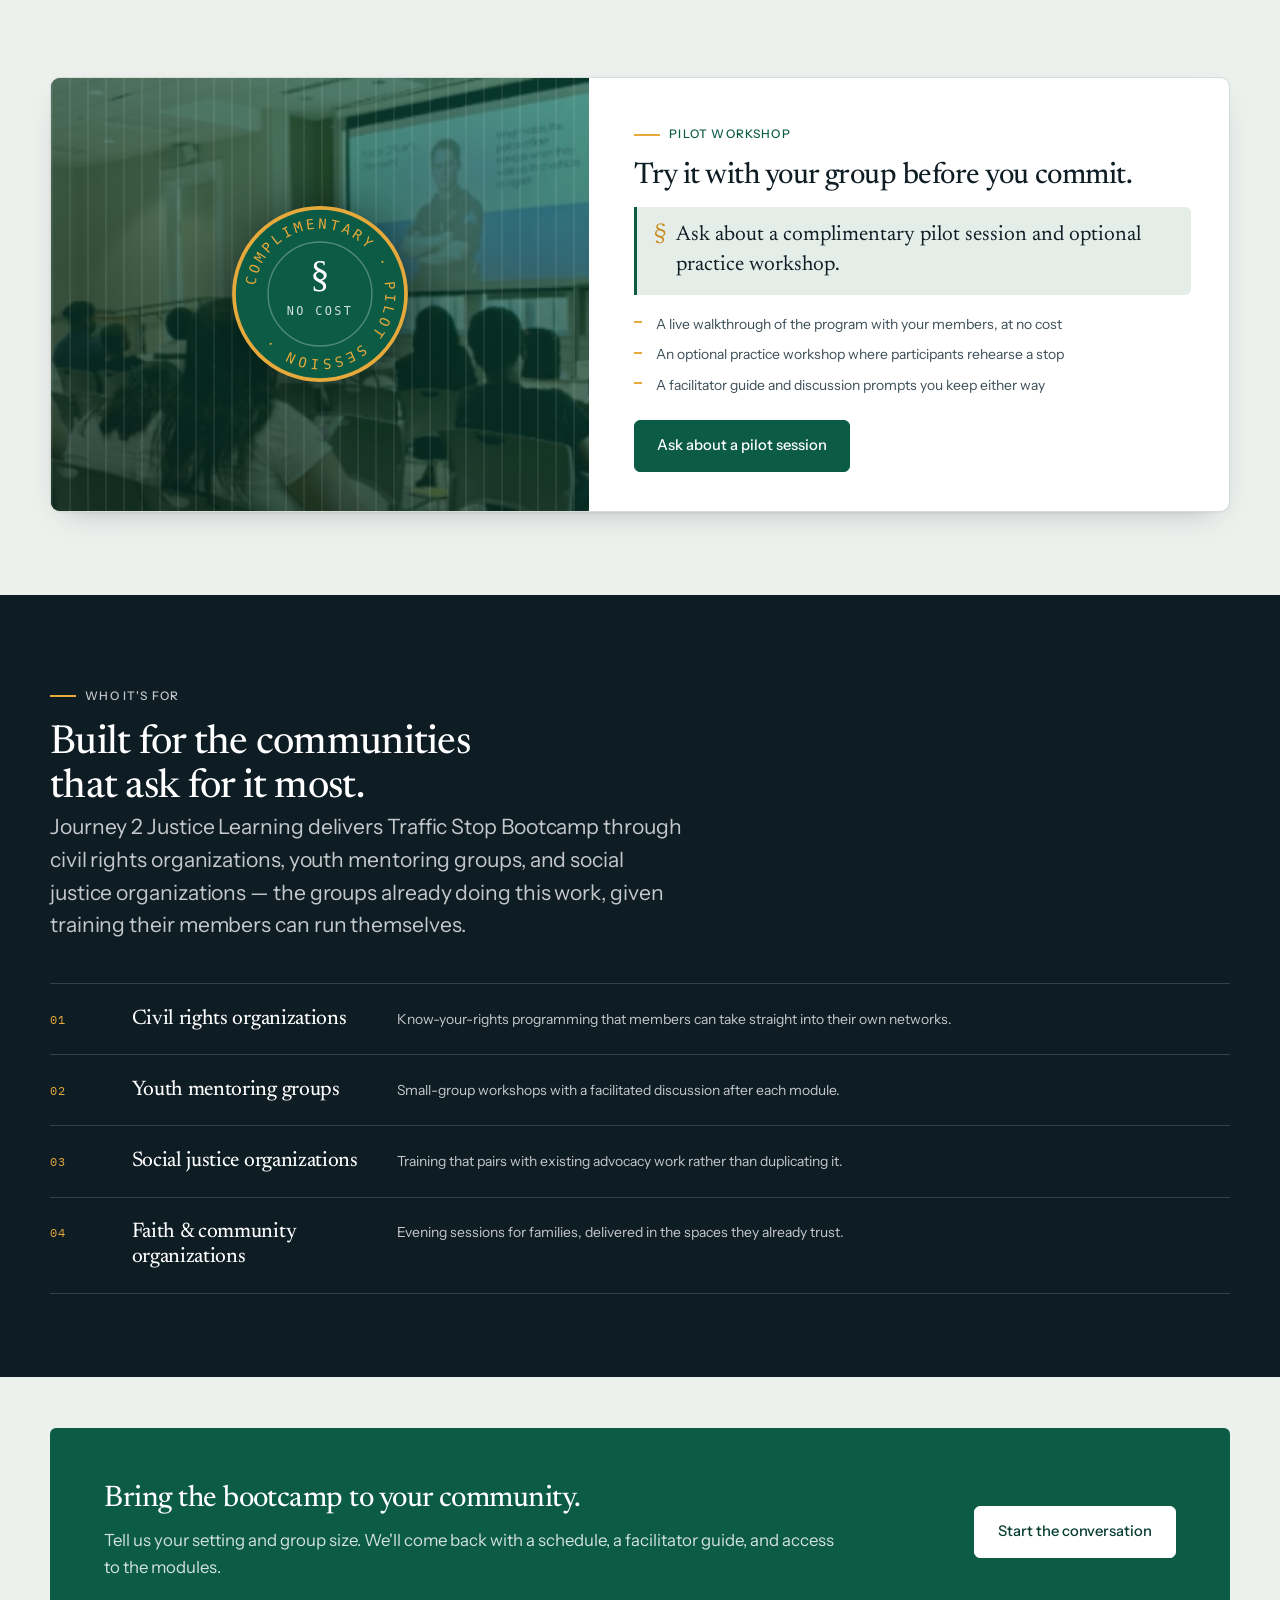
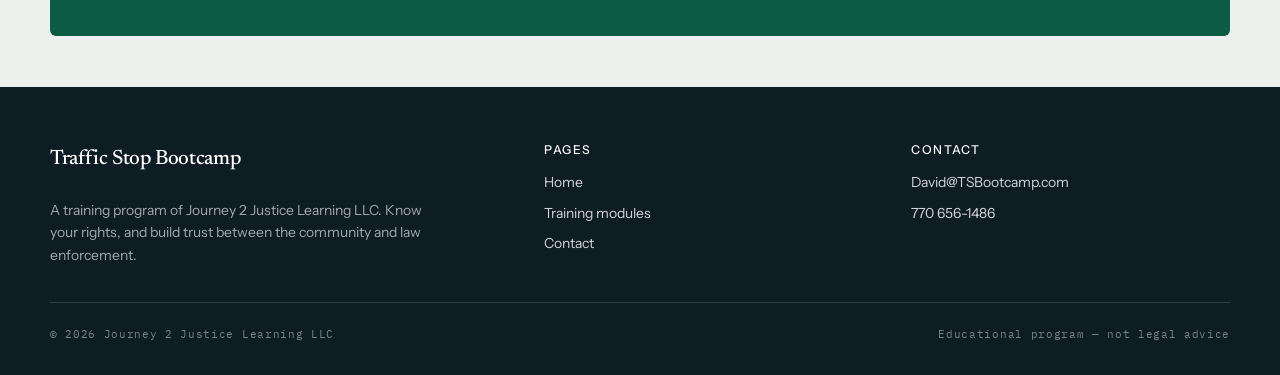
==== commit 9ffffdb9: "Drop the caption under the anatomy photograph Removed with the rule that styled it, which nothing el" ====
--- a/index.html
+++ b/index.html
@@ -242,7 +242,6 @@
       <figure class="anatomy__figure reveal">
         <img src="assets/img/anatomy.jpg" width="1600" height="1068" loading="lazy"
              alt="An officer stands at the driver's window writing on a clipboard while the driver waits, hands in view.">
-        <figcaption>Every one of those moments happens in the few feet between a window and a shoulder.</figcaption>
       </figure>
     </div>
   </section>
--- a/assets/css/site.css
+++ b/assets/css/site.css
@@ -404,7 +404,7 @@
 }
 .brand__lockup {
   display: block;
-  width: clamp(176px, 19vw, 232px);
+  width: clamp(128px, 13vw, 168px);
   height: auto;
 }
 .brand__name {
@@ -808,22 +808,6 @@
   border-radius: 10px;
   border: 1px solid var(--mist);
   box-shadow: var(--shadow-card);
-}
-.anatomy__figure figcaption {
-  position: relative;
-  margin-top: 0.9rem;
-  padding-left: 0.95rem;
-  font-size: var(--step--1);
-  line-height: 1.5;
-  color: var(--ink-soft);
-  max-width: 56ch;
-}
-.anatomy__figure figcaption::before {
-  content: "";
-  position: absolute;
-  left: 0; top: 0.36em;
-  width: 2px; height: 1.05em;
-  background: var(--hazard);
 }
 
 /* --- Module preview (home) ----------------------------------------------- */
